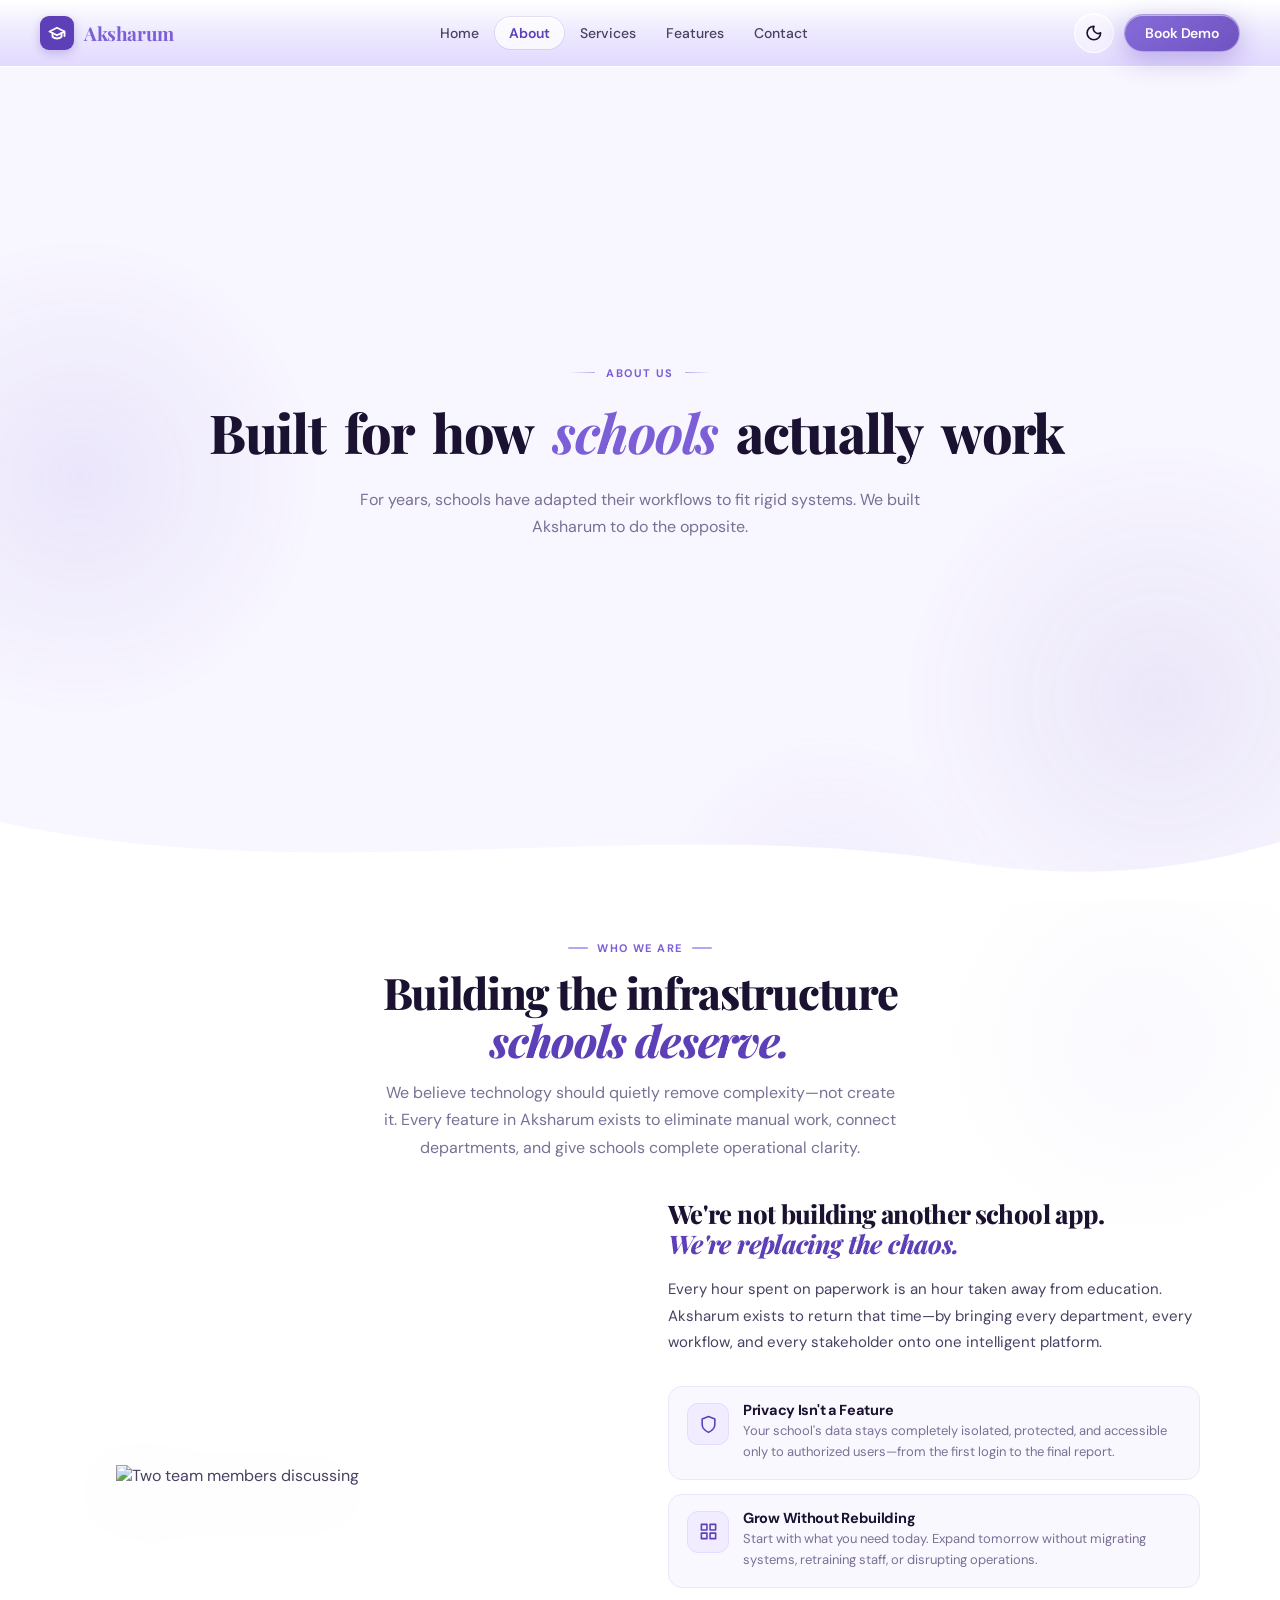
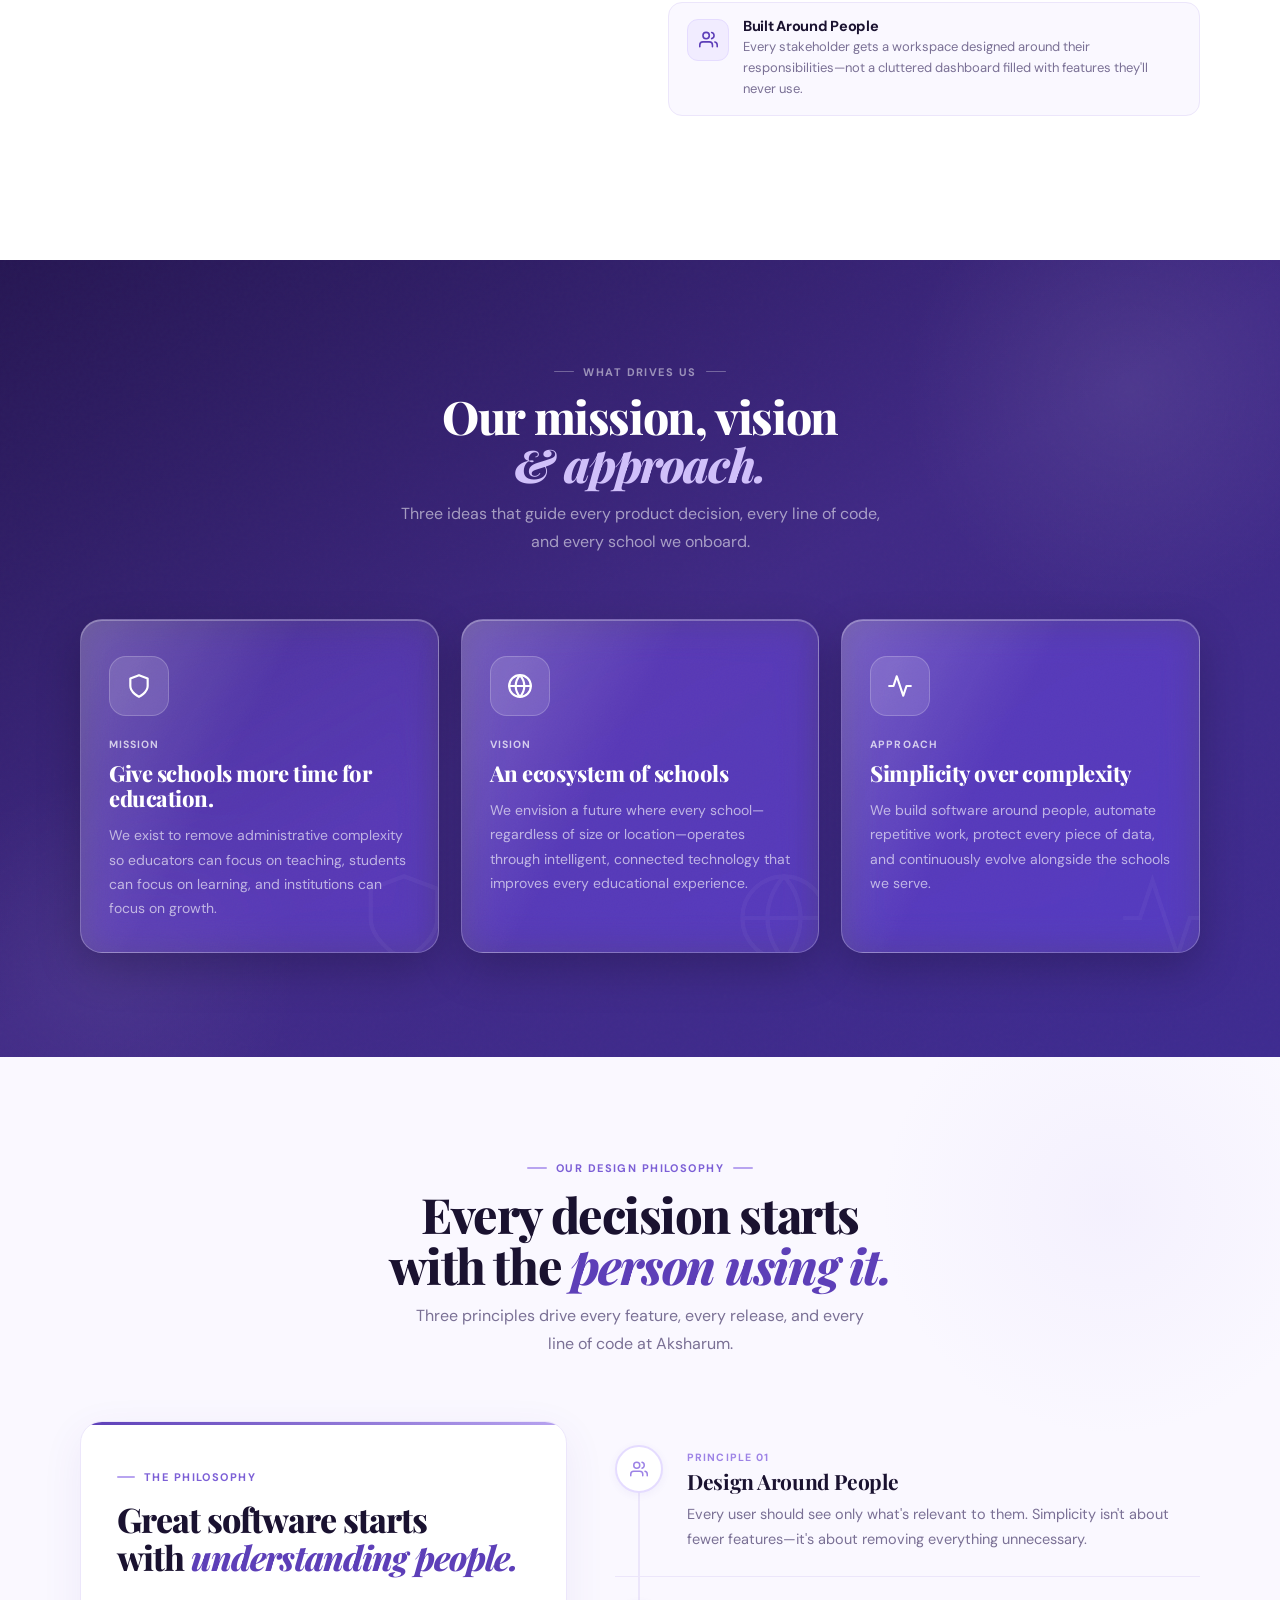
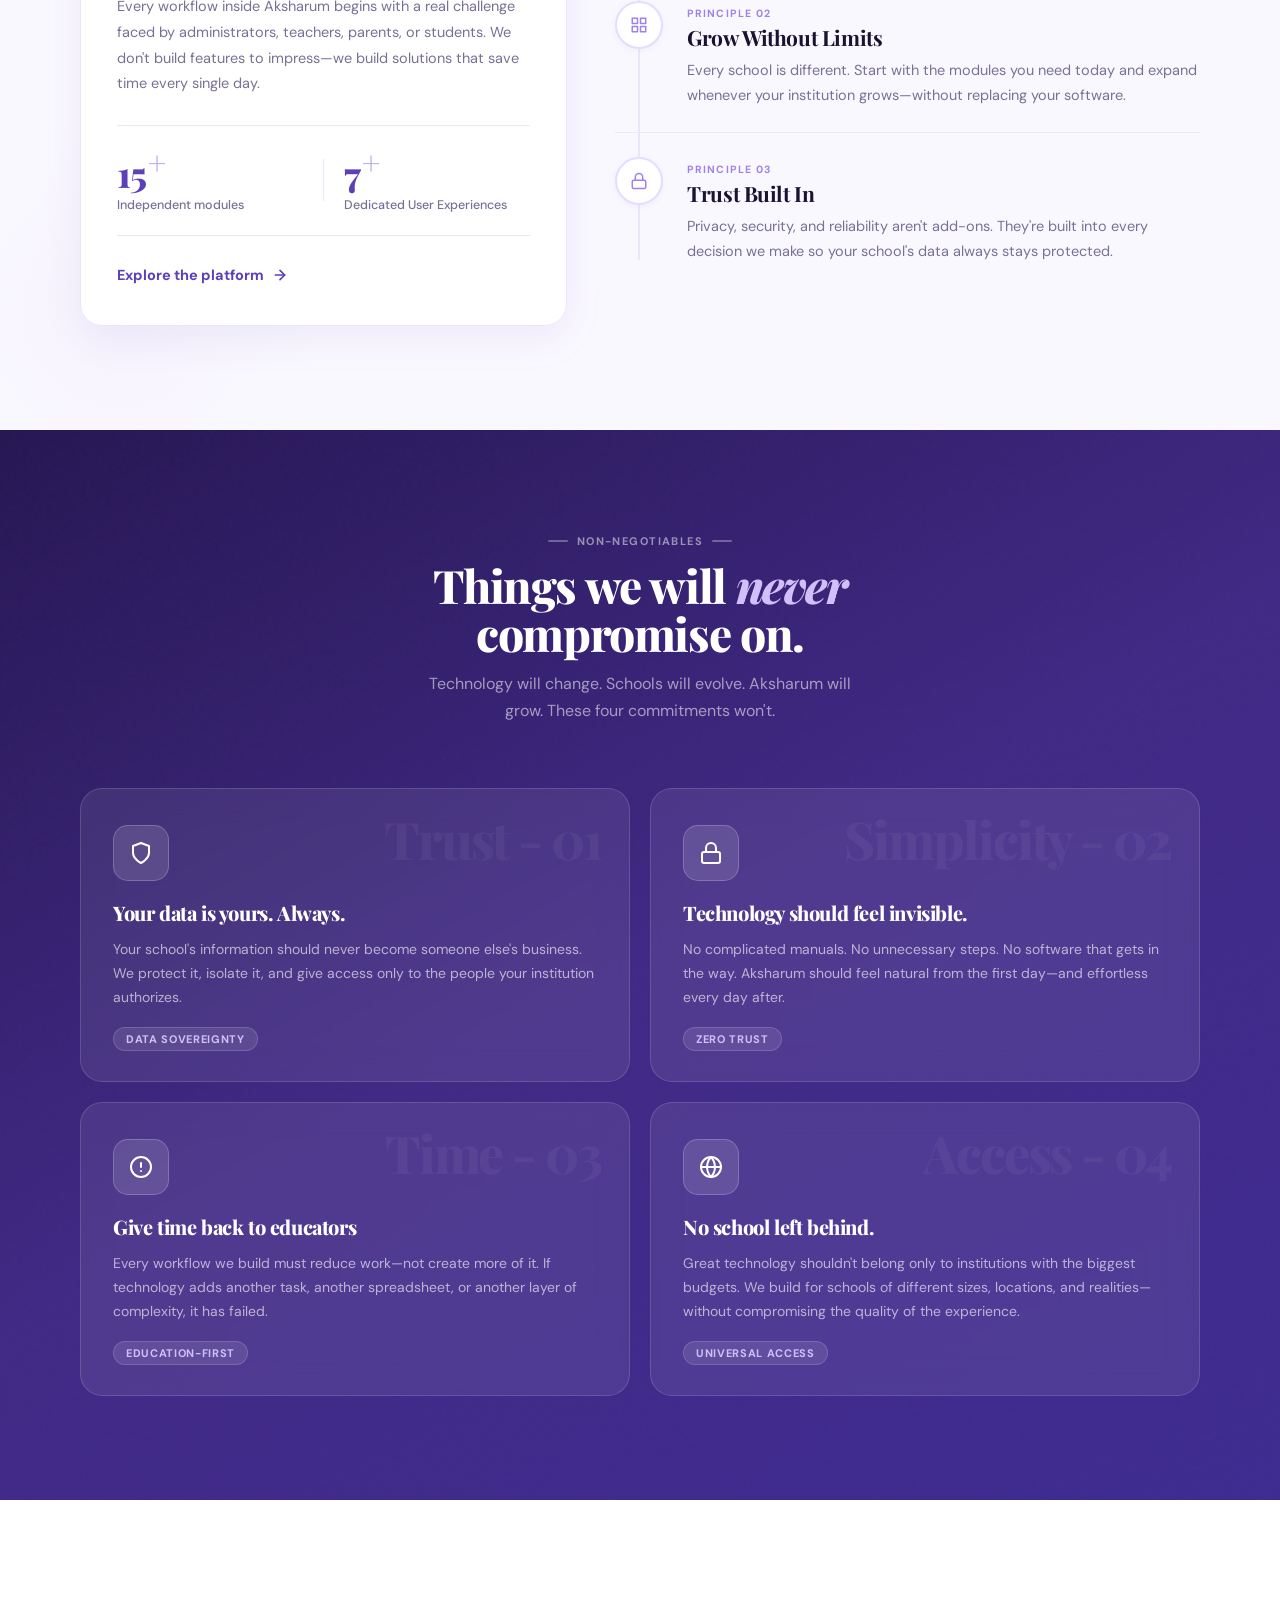
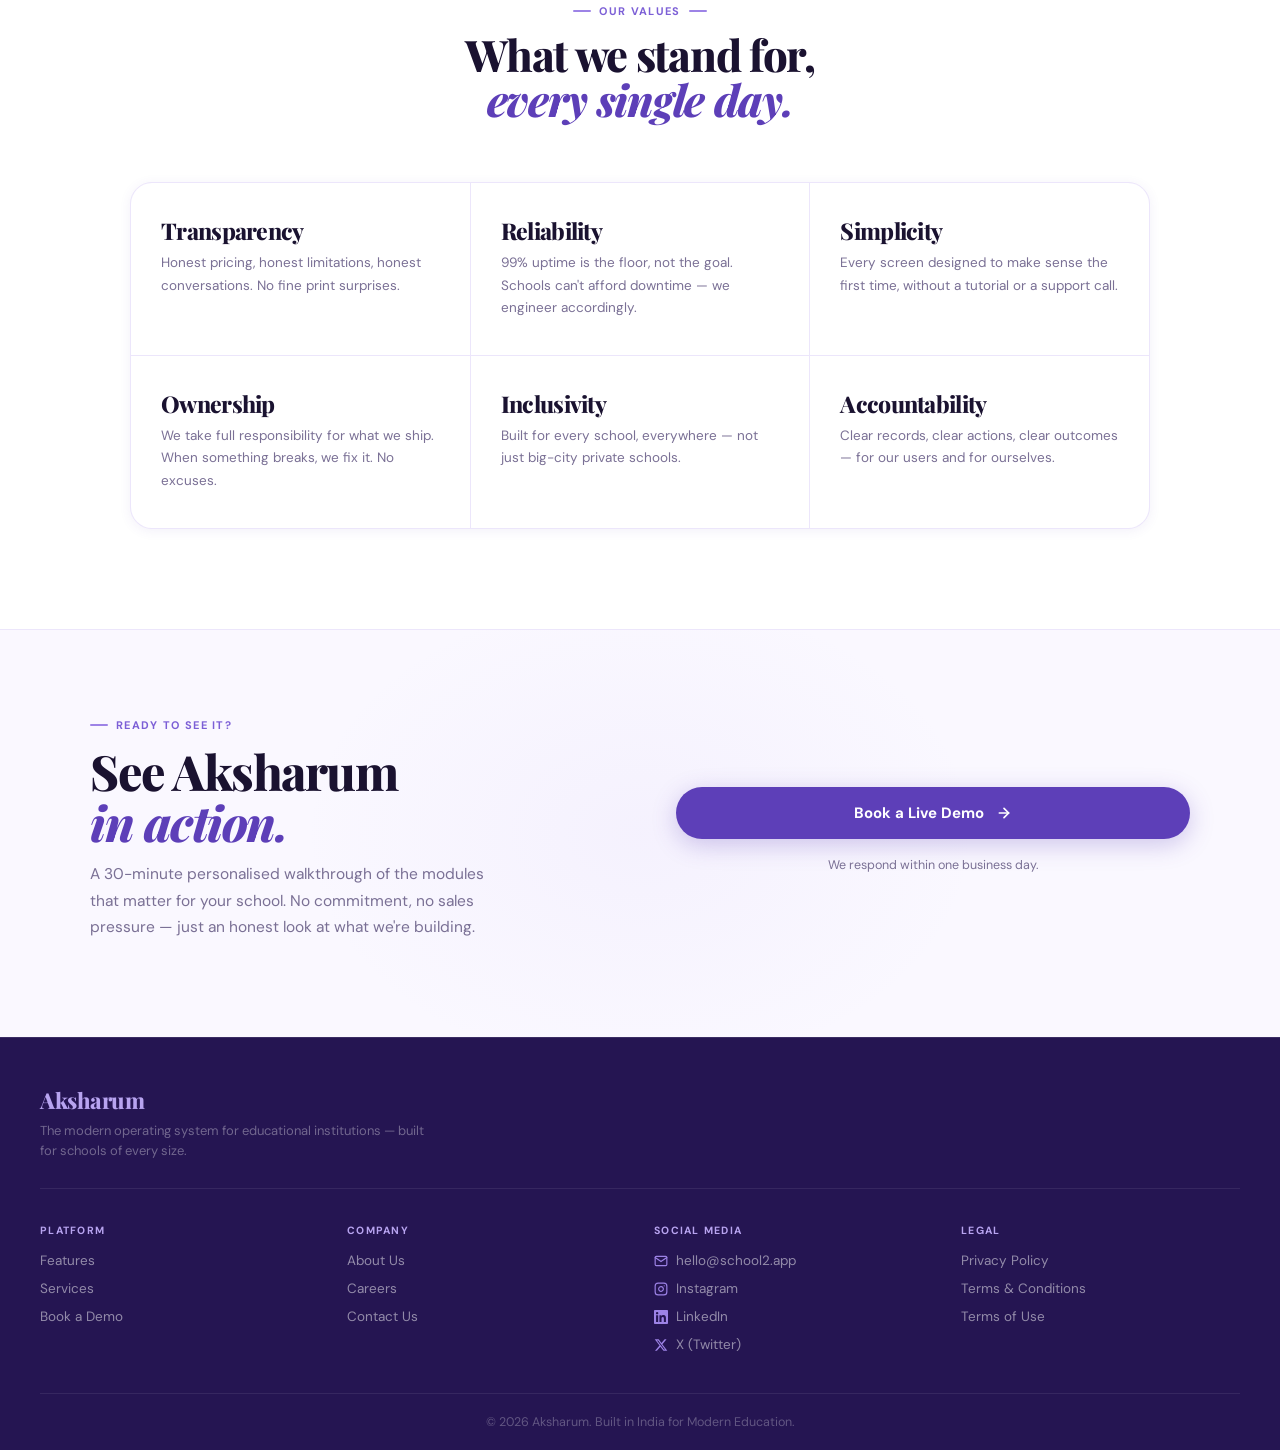
==== about.html @ 7f566ee7 "Merge pull request #1 from rajkrsingh9/feature/Aksharum_Update Feature/aksharum update" ====
<!DOCTYPE html>
<html lang="en">
<head>
<meta charset="UTF-8">
<meta name="viewport" content="width=device-width, initial-scale=1.0">
<title>About — Aksharum</title>
<link rel="preconnect" href="https://fonts.googleapis.com">
<link href="https://fonts.googleapis.com/css2?family=Playfair+Display:ital,wght@0,400;0,600;0,700;0,800;1,400;1,600;1,700&family=DM+Sans:ital,opsz,wght@0,9..40,300;0,9..40,400;0,9..40,500;0,9..40,600;0,9..40,700;1,9..40,400&display=swap" rel="stylesheet">
<link rel="stylesheet" href="css/about.css">
<link rel="stylesheet" href="css/liquid-glass.css">
<script src="js/page-transitions.js" defer></script>
<script src="https://cdnjs.cloudflare.com/ajax/libs/gsap/3.12.5/gsap.min.js"></script>
<script src="https://cdnjs.cloudflare.com/ajax/libs/gsap/3.12.5/ScrollTrigger.min.js"></script>
<script>
  (function () {
    const savedTheme = localStorage.getItem("aksharum-theme");
    const prefersDark = window.matchMedia("(prefers-color-scheme: dark)").matches;

    if (savedTheme === "dark" || (!savedTheme && prefersDark)) {
      document.documentElement.setAttribute("data-theme", "dark");
    } else {
      document.documentElement.setAttribute("data-theme", "light");
    }
  })();
</script>
</head>
<body>

<!-- ════════════════════════════════════════════
     NAV — replace your existing <nav id="nav">...</nav> with this entire block
     ════════════════════════════════════════════ -->
<nav id="nav" style="background: linear-gradient(
    180deg, 
    var(--nav-bg-start) 0%, 
    var(--nav-bg-middle) 50%, 
    var(--nav-bg-end) 100%
  );">
  <div class="nw">
    <a href="index.html" class="logo">
      <div class="lbox">
        <svg viewBox="0 0 24 24" fill="none" stroke="currentColor" stroke-width="2.5" stroke-linecap="round" stroke-linejoin="round">
          <path d="M22 10v6M2 10l10-5 10 5-10 5z"/>
          <path d="M6 12v5c3 3 9 3 12 0v-5"/>
        </svg>
      </div>
      <span class="logo-accent">Aksharum</span>
    </a>

    <!-- desktop links -->
    <ul class="nlinks">
      <li><a href="index.html">Home</a></li>
      <li><a href="about.html" class="active">About</a></li>
      <li><a href="services.html">Services</a></li>
      <li><a href="features.html">Features</a></li>
      <li><a href="contact.html">Contact</a></li>
    </ul>

    <!-- desktop CTA -->
    <div class="nright">
  <button class="theme-toggle" id="themeToggle" type="button" aria-label="Switch to dark mode">
    <svg class="theme-icon theme-sun" viewBox="0 0 24 24" fill="none" stroke="currentColor" stroke-width="2.2" stroke-linecap="round" stroke-linejoin="round">
      <circle cx="12" cy="12" r="4"></circle>
      <path d="M12 2v2"></path>
      <path d="M12 20v2"></path>
      <path d="M4.93 4.93l1.41 1.41"></path>
      <path d="M17.66 17.66l1.41 1.41"></path>
      <path d="M2 12h2"></path>
      <path d="M20 12h2"></path>
      <path d="M6.34 17.66l-1.41 1.41"></path>
      <path d="M19.07 4.93l-1.41 1.41"></path>
    </svg>

    <svg class="theme-icon theme-moon" viewBox="0 0 24 24" fill="none" stroke="currentColor" stroke-width="2.2" stroke-linecap="round" stroke-linejoin="round">
      <path d="M12 3a6.5 6.5 0 0 0 8.8 8.8A9 9 0 1 1 12 3Z"></path>
    </svg>
  </button>

  <a href="demo.html" class="n-demo">Book Demo</a>
</div>


    <!-- hamburger -->
    <button class="nav-toggle" id="navToggle" aria-label="Open menu" aria-expanded="false">
      <span></span>
      <span></span>
      <span></span>
    </button>
  </div>

</nav>

  <!-- overlay -->
  <div class="nav-overlay" id="navOverlay"></div>

  <!-- mobile drawer -->
  <aside class="mobile-drawer" id="mobileDrawer" aria-hidden="true">
    <div class="drawer-head">
      <a href="index.html" class="drawer-logo">
        <div class="lbox">
          <svg viewBox="0 0 24 24" fill="none" stroke="currentColor" stroke-width="2.5" stroke-linecap="round" stroke-linejoin="round">
            <path d="M22 10v6M2 10l10-5 10 5-10 5z"/>
            <path d="M6 12v5c3 3 9 3 12 0v-5"/>
          </svg>
        </div>
        <span>Aksharum</span>
      </a>

      <button class="drawer-close" id="drawerClose" aria-label="Close menu">
        <span></span>
        <span></span>
      </button>
    </div>

    <div class="drawer-links">
      <a href="index.html">Home</a>
      <a href="about.html" class="active">About</a>
      <a href="services.html">Services</a>
      <a href="features.html">Features</a>
      <a href="contact.html">Contact</a>
    </div>

       <div class="drawer-bottom">
  <button class="drawer-theme-toggle" id="drawerThemeToggle" type="button" aria-label="Switch to dark mode">
    <span class="drawer-theme-icon">
      <svg class="theme-icon theme-sun" viewBox="0 0 24 24" fill="none" stroke="currentColor" stroke-width="2.2" stroke-linecap="round" stroke-linejoin="round">
        <circle cx="12" cy="12" r="4"></circle>
        <path d="M12 2v2"></path>
        <path d="M12 20v2"></path>
        <path d="M4.93 4.93l1.41 1.41"></path>
        <path d="M17.66 17.66l1.41 1.41"></path>
        <path d="M2 12h2"></path>
        <path d="M20 12h2"></path>
        <path d="M6.34 17.66l-1.41 1.41"></path>
        <path d="M19.07 4.93l-1.41 1.41"></path>
      </svg>

      <svg class="theme-icon theme-moon" viewBox="0 0 24 24" fill="none" stroke="currentColor" stroke-width="2.2" stroke-linecap="round" stroke-linejoin="round">
        <path d="M12 3a6.5 6.5 0 0 0 8.8 8.8A9 9 0 1 1 12 3Z"></path>
      </svg>
    </span>

    <span class="drawer-theme-text">Dark Mode</span>
  </button>

  <a href="demo.html" class="drawer-demo">Book Demo</a>
</div>
  </aside>


<!-- HERO -->
<section class="about-hero" id="aboutHero">
  <img class="hero-kite" id="heroKite" src="kite-removebg-preview.png" alt=""/>
  <div class="bg-orb bg-orb-left"></div>
  <div class="bg-orb bg-orb-right"></div>
  <div class="bg-orb bg-orb-mid"></div>
  <img class="hero-book" id="heroBook" src="School_Book_Clipart_-_Free_Png__Svg__Vector_Images___Neoclipart-removebg-preview.png" alt=""/>
  <div class="hero-inner">
    <div class="hero-eyebrow" id="hey">About Us</div>
    <h1 id="htitle">
      <span class="word">Built</span>
      <span class="word">for</span>
      <span class="word">how</span>
      <span class="word accent">schools</span>
      <span class="word">actually</span>
      <span class="word">work</span>
    </h1>
    <p class="sub" id="hsub">
      For years, schools have adapted their workflows to fit rigid systems. We built Aksharum to do the opposite.
    </p>
  </div>
  <svg class="hero-wave" viewBox="0 0 1440 120" preserveAspectRatio="none" xmlns="http://www.w3.org/2000/svg">
    <path d="M0,40 C360,110 720,30 1080,80 C1260,105 1380,75 1440,60 L1440,120 L0,120 Z"/>
  </svg>
</section>

<!-- ══ WHO WE ARE ══ -->
<section class="wwa-sec" id="wwaSec">
  <div class="wwa-hd" id="wwaHd">
    <div class="wwa-ey">Who We Are</div>
    <h2>Building the infrastructure<br><em>schools deserve.</em></h2>
    <p>
      We believe technology should quietly remove complexity—not create it.  Every feature in Aksharum exists to eliminate manual work, connect departments, and give schools complete operational clarity.
    </p>
  </div>
  <div class="wwa-body">
    <div class="wwa-img-col" id="wwaImg">
      <img class="wwa-img" src="Gemini_Generated_Image_dnoboydnoboydnob-removebg-preview.png" alt="Two team members discussing">
    </div>
    <div class="wwa-right" id="wwaRight">
      <h3>We're not building another school app.<br><em>We're replacing the chaos.</em></h3>
      <p>Every hour spent on paperwork is an hour taken away from education. Aksharum exists to return that time—by bringing every department, every workflow, and every stakeholder onto one intelligent platform.</p>
      <div class="wwa-feats">
        <div class="wwa-feat">
          <div class="wwa-feat-ico"><svg viewBox="0 0 24 24" fill="none" stroke="currentColor" stroke-width="2" stroke-linecap="round" stroke-linejoin="round"><path d="M12 22s8-4 8-10V5l-8-3-8 3v7c0 6 8 10 8 10z"/></svg></div>
          <div>
            <h4>Privacy Isn't a Feature</h4>
            <p>Your school's data stays completely isolated, protected, and accessible only to authorized users—from the first login to the final report.</p>
          </div>
        </div>
        <div class="wwa-feat">
          <div class="wwa-feat-ico"><svg viewBox="0 0 24 24" fill="none" stroke="currentColor" stroke-width="2" stroke-linecap="round" stroke-linejoin="round"><rect x="3" y="3" width="7" height="7"/><rect x="14" y="3" width="7" height="7"/><rect x="14" y="14" width="7" height="7"/><rect x="3" y="14" width="7" height="7"/></svg></div>
          <div>
            <h4>Grow Without Rebuilding</h4>
            <p>Start with what you need today. Expand tomorrow without migrating systems, retraining staff, or disrupting operations.</p>
          </div>
        </div>
        <div class="wwa-feat">
          <div class="wwa-feat-ico"><svg viewBox="0 0 24 24" fill="none" stroke="currentColor" stroke-width="2" stroke-linecap="round" stroke-linejoin="round"><path d="M17 21v-2a4 4 0 00-4-4H5a4 4 0 00-4 4v2"/><circle cx="9" cy="7" r="4"/><path d="M23 21v-2a4 4 0 00-3-3.87"/><path d="M16 3.13a4 4 0 010 7.75"/></svg></div>
          <div>
            <h4>Built Around People</h4>
            <p>Every stakeholder gets a workspace designed around their responsibilities—not a cluttered dashboard filled with features they'll never use.</p>
          </div>
        </div>
      </div>
    </div>
  </div>
</section>










<!-- ############################################################################################# -->

<!-- ══ MISSION VISION APPROACH ══ -->
<section class="mva-sec" id="mvaSec">
  <div class="mva-glow1"></div><div class="mva-glow2"></div>
  <div class="mva-inner">
    <div class="mva-hd" id="mvaHd">
      <div class="mva-ey">What Drives Us</div>
      <h2>Our mission, vision<br><em>&amp; approach.</em></h2>
      <p>Three ideas that guide every product decision, every line of code, and every school we onboard.</p>
    </div>
    <div class="mva-grid">
      <div class="mva-card" id="mvaC0">
        <div class="mva-card-spot"></div>
        <div class="mva-watermark"><svg viewBox="0 0 24 24" fill="none" stroke="currentColor" stroke-width="1"><path d="M12 22s8-4 8-10V5l-8-3-8 3v7c0 6 8 10 8 10z"/></svg></div>
        <div class="mva-ico"><svg viewBox="0 0 24 24" fill="none" stroke="currentColor" stroke-width="2" stroke-linecap="round" stroke-linejoin="round"><path d="M12 22s8-4 8-10V5l-8-3-8 3v7c0 6 8 10 8 10z"/></svg></div>
        <div class="mva-tag">Mission</div>
        <h3>Give schools more time for education.</h3>
        <p>We exist to remove administrative complexity so educators can focus on teaching, students can focus on learning, and institutions can focus on growth.</p>
      </div>
      <div class="mva-card" id="mvaC1">
        <div class="mva-card-spot"></div>
        <div class="mva-watermark"><svg viewBox="0 0 24 24" fill="none" stroke="currentColor" stroke-width="1"><circle cx="12" cy="12" r="10"/><line x1="2" y1="12" x2="22" y2="12"/><path d="M12 2a15.3 15.3 0 014 10 15.3 15.3 0 01-4 10 15.3 15.3 0 01-4-10 15.3 15.3 0 014-10z"/></svg></div>
        <div class="mva-ico"><svg viewBox="0 0 24 24" fill="none" stroke="currentColor" stroke-width="2" stroke-linecap="round" stroke-linejoin="round"><circle cx="12" cy="12" r="10"/><line x1="2" y1="12" x2="22" y2="12"/><path d="M12 2a15.3 15.3 0 014 10 15.3 15.3 0 01-4 10 15.3 15.3 0 01-4-10 15.3 15.3 0 014-10z"/></svg></div>
        <div class="mva-tag">Vision</div>
        <h3>An ecosystem of schools</h3>
        <p>We envision a future where every school—regardless of size or location—operates through intelligent, connected technology that improves every educational experience.</p>
      </div>
      <div class="mva-card" id="mvaC2">
        <div class="mva-card-spot"></div>
        <div class="mva-watermark"><svg viewBox="0 0 24 24" fill="none" stroke="currentColor" stroke-width="1"><polyline points="22 12 18 12 15 21 9 3 6 12 2 12"/></svg></div>
        <div class="mva-ico"><svg viewBox="0 0 24 24" fill="none" stroke="currentColor" stroke-width="2" stroke-linecap="round" stroke-linejoin="round"><polyline points="22 12 18 12 15 21 9 3 6 12 2 12"/></svg></div>
        <div class="mva-tag">Approach</div>
        <h3>Simplicity over complexity</h3>
        <p>We build software around people, automate repetitive work, protect every piece of data, and continuously evolve alongside the schools we serve.</p>
      </div>
    </div>
  </div>
</section>



<!-- ########################################################################################################### -->

<!-- ══ HOW WE BUILT IT ══ -->
<section class="hwb-sec" id="hwbSec">
  <div class="hwb-inner">
    <div class="hwb-hd" id="hwbHd">
      <div class="hwb-ey">OUR DESIGN PHILOSOPHY</div>
      <h2>Every decision starts<br>with the <em>person using it.</em></h2>
      <p>Three principles drive every feature, every release, and every line of code at Aksharum.</p>
    </div>

    <div class="hwb-body">
      <!-- LEFT — anchor card -->
      <div class="hwb-left" id="hwbLeft">
        <div class="hwb-left-card">
          <div class="hwb-left-ey">The Philosophy</div>
          <h3>Great software starts<br> with  <em>understanding people.</em></h3>
          <p>Every workflow inside Aksharum begins with a real challenge faced by administrators, teachers, parents, or students. We don't build features to impress—we build solutions that save time every single day.</p>
          <div class="hwb-stat-block">
            <div class="hwb-stat">
              <div class="hwb-stat-num">15<span style="font-size: xx-large; font-weight: 1000;">+</span></div>
              <div class="hwb-stat-lbl">Independent modules</div>
            </div>
            <div class="hwb-stat-divider"></div>
            <div class="hwb-stat">
              <div class="hwb-stat-num">7<span style="font-size: xx-large; font-weight: 1000;">+</span></div>
              <div class="hwb-stat-lbl">Dedicated User Experiences
</div>
            </div>
          </div>
          <a href="index.html#featuresSec" class="hwb-link">
            Explore the platform
            <svg viewBox="0 0 24 24" fill="none" stroke="currentColor" stroke-width="2.5" stroke-linecap="round" stroke-linejoin="round"><line x1="5" y1="12" x2="19" y2="12"/><polyline points="12 5 19 12 12 19"/></svg>
          </a>
        </div>
      </div>

      <!-- RIGHT — timeline (icons centered on the line) -->
      <div class="hwb-tline" id="hwbTline">
        <div class="hwb-tline-fill" id="hwbFill"></div>

        <div class="hwb-item" id="hwbi0">
          <div class="hwb-dot">
            <svg viewBox="0 0 24 24" fill="none" stroke="currentColor" stroke-width="2" stroke-linecap="round" stroke-linejoin="round"><path d="M17 21v-2a4 4 0 00-4-4H5a4 4 0 00-4 4v2"/><circle cx="9" cy="7" r="4"/><path d="M23 21v-2a4 4 0 00-3-3.87"/><path d="M16 3.13a4 4 0 010 7.75"/></svg>
          </div>
          <div class="hwb-content">
            <div class="hwb-label">Principle 01</div>
            <h4>Design Around People</h4>
            <p>Every user should see only what's relevant to them. Simplicity isn't about fewer features—it's about removing everything unnecessary.</p>
          </div>
        </div>

        <div class="hwb-item" id="hwbi1">
          <div class="hwb-dot">
            <svg viewBox="0 0 24 24" fill="none" stroke="currentColor" stroke-width="2" stroke-linecap="round" stroke-linejoin="round"><rect x="3" y="3" width="7" height="7"/><rect x="14" y="3" width="7" height="7"/><rect x="14" y="14" width="7" height="7"/><rect x="3" y="14" width="7" height="7"/></svg>
          </div>
          <div class="hwb-content">
            <div class="hwb-label">Principle 02</div>
            <h4>Grow Without Limits</h4>
            <p>Every school is different. Start with the modules you need today and expand whenever your institution grows—without replacing your software.</p>
          </div>
        </div>

        <div class="hwb-item" id="hwbi2">
          <div class="hwb-dot">
            <svg viewBox="0 0 24 24" fill="none" stroke="currentColor" stroke-width="2" stroke-linecap="round" stroke-linejoin="round"><rect x="3" y="11" width="18" height="11" rx="2" ry="2"/><path d="M7 11V7a5 5 0 0110 0v4"/></svg>
          </div>
          <div class="hwb-content">
            <div class="hwb-label">Principle 03</div>
            <h4>Trust Built In</h4>
            <p>Privacy, security, and reliability aren't add-ons. They're built into every decision we make so your school's data always stays protected.</p>
          </div>
        </div>

      </div>
    </div>
  </div>
</section>


<!-- ########################################################################################### -->

<!-- ══ THINGS WE WON'T COMPROMISE ON ══ -->
<section class="twco-sec" id="twcoSec">
  <div class="twco-inner">
    <div class="twco-hd" id="twcoHd">
      <div class="twco-ey">Non-Negotiables</div>
      <h2>Things we will <em>never</em><br>compromise on.</h2>
      <p>Technology will change. Schools will evolve. Aksharum will grow. These four commitments won't.</p>
    </div>
    <div class="twco-grid">

      <div class="twco-card" id="tc0">
        <div class="twco-card-inner">
          <div class="twco-ico">
            <svg viewBox="0 0 24 24" fill="none" stroke="currentColor" stroke-width="2" stroke-linecap="round" stroke-linejoin="round"><path d="M12 22s8-4 8-10V5l-8-3-8 3v7c0 6 8 10 8 10z"/></svg>
          </div>
          <div class="twco-num">Trust - 01 </div>
          <h3>Your data is yours. Always.</h3>
          <p>Your school's information should never become someone else's business. We protect it, isolate it, and give access only to the people your institution authorizes.</p>
          <div class="twco-tag">Data Sovereignty</div>
        </div>
      </div>

      <div class="twco-card" id="tc1">
        <div class="twco-card-inner">
          <div class="twco-ico">
            <svg viewBox="0 0 24 24" fill="none" stroke="currentColor" stroke-width="2" stroke-linecap="round" stroke-linejoin="round"><rect x="3" y="11" width="18" height="11" rx="2" ry="2"/><path d="M7 11V7a5 5 0 0110 0v4"/></svg>
          </div>
          <div class="twco-num">Simplicity - 02 </div>
          <h3>Technology should feel invisible.</h3>
          <p>No complicated manuals. No unnecessary steps. No software that gets in the way. Aksharum should feel natural from the first day—and effortless every day after.</p>
          <div class="twco-tag">Zero Trust</div>
        </div>
      </div>

      <div class="twco-card" id="tc2">
        <div class="twco-card-inner">
          <div class="twco-ico">
            <svg viewBox="0 0 24 24" fill="none" stroke="currentColor" stroke-width="2" stroke-linecap="round" stroke-linejoin="round"><circle cx="12" cy="12" r="10"/><line x1="12" y1="8" x2="12" y2="12"/><line x1="12" y1="16" x2="12.01" y2="16"/></svg>
          </div>
          <div class="twco-num">Time - 03</div>
          <h3>Give time back to educators</h3>
          <p>Every workflow we build must reduce work—not create more of it. If technology adds another task, another spreadsheet, or another layer of complexity, it has failed.</p>
          <div class="twco-tag">Education-First</div>
        </div>
      </div>

      <div class="twco-card" id="tc3">
        <div class="twco-card-inner">
          <div class="twco-ico">
            <svg viewBox="0 0 24 24" fill="none" stroke="currentColor" stroke-width="2" stroke-linecap="round" stroke-linejoin="round"><circle cx="12" cy="12" r="10"/><line x1="2" y1="12" x2="22" y2="12"/><path d="M12 2a15.3 15.3 0 014 10 15.3 15.3 0 01-4 10 15.3 15.3 0 01-4-10 15.3 15.3 0 014-10z"/></svg>
          </div>
          <div class="twco-num">Access - 04</div>
          <h3>No school left behind.</h3>
          <p>Great technology shouldn't belong only to institutions with the biggest budgets. We build for schools of different sizes, locations, and realities—without compromising the quality of the experience.</p>
          <div class="twco-tag">Universal Access</div>
        </div>
      </div>

    </div>
  </div>
</section>

<!-- ══ VALUES ══ -->
<section class="abv-sec" id="abvSec">
  <div class="abv-inner">
    <div class="abv-hd" id="abvHd">
      <div class="abv-ey">Our Values</div>
      <h2>What we stand for,<br><em>every single day.</em></h2>
    </div>
    <div class="abv-grid">
      <div class="abv-item"><div class="abv-word">Transparency</div><p>Honest pricing, honest limitations, honest conversations. No fine print surprises.</p></div>
      <div class="abv-item"><div class="abv-word">Reliability</div><p>99% uptime is the floor, not the goal. Schools can't afford downtime — we engineer accordingly.</p></div>
      <div class="abv-item"><div class="abv-word">Simplicity</div><p>Every screen designed to make sense the first time, without a tutorial or a support call.</p></div>
      <div class="abv-item"><div class="abv-word">Ownership</div><p>We take full responsibility for what we ship. When something breaks, we fix it. No excuses.</p></div>
      <div class="abv-item"><div class="abv-word">Inclusivity</div><p>Built for every school, everywhere — not just big-city private schools.</p></div>
      <div class="abv-item"><div class="abv-word">Accountability</div><p>Clear records, clear actions, clear outcomes — for our users and for ourselves.</p></div>
    </div>
  </div>
</section>

<!-- ══ FINAL CTA ══ -->
<section class="ab-final-cta" id="abFinalCta">
  <div class="ab-final-inner">
    <div class="ab-final-left">
      <div class="ab-final-ey">Ready to see it?</div>
      <h2>See Aksharum<br><em>in action.</em></h2>
      <p>A 30-minute personalised walkthrough of the modules that matter for your school. No commitment, no sales pressure — just an honest look at what we're building.</p>
    </div>
    <div class="ab-final-right">
      <a href="demo.html" class="ab-final-btn-pri">
        Book a Live Demo
        <svg viewBox="0 0 24 24" fill="none" stroke="currentColor" stroke-width="2.5" stroke-linecap="round" stroke-linejoin="round"><line x1="5" y1="12" x2="19" y2="12"/><polyline points="12 5 19 12 12 19"/></svg>
      </a>
      <p class="ab-final-note">We respond within one business day.</p>
    </div>
  </div>
</section>

<!-- FOOTER -->
<footer>
  <div class="fw">
    <div class="f-top"><div class="f-brand-name"><span>Aksharum</span></div><div class="f-tagline">The modern operating system for educational institutions — built for schools of every size.</div></div>
    <div class="fgrid">
      <div class="fcol"><h4>Platform</h4><ul><li><a href="features.html">Features</a></li><li><a href="services.html">Services</a></li><li><a href="demo.html">Book a Demo</a></li></ul></div>
      <div class="fcol"><h4>Company</h4><ul><li><a href="about.html">About Us</a></li><li><a href="career.html">Careers</a></li><li><a href="contact.html">Contact Us</a></li></ul></div>
      <div class="fcol"><h4>Social Media</h4><ul>
        <li><a href="mailto:hello@school2.app"><svg viewBox="0 0 24 24" fill="none" stroke="currentColor" stroke-width="2" stroke-linecap="round" stroke-linejoin="round"><path d="M4 4h16c1.1 0 2 .9 2 2v12c0 1.1-.9 2-2 2H4c-1.1 0-2-.9-2-2V6c0-1.1.9-2 2-2z"/><polyline points="22,6 12,13 2,6"/></svg>hello@school2.app</a></li>
        <li><a href="#"><svg viewBox="0 0 24 24" fill="none" stroke="currentColor" stroke-width="2" stroke-linecap="round" stroke-linejoin="round"><rect x="2" y="2" width="20" height="20" rx="5"/><path d="M16 11.37A4 4 0 1112.63 8 4 4 0 0116 11.37z"/><line x1="17.5" y1="6.5" x2="17.51" y2="6.5"/></svg>Instagram</a></li>
        <li><a href="#"><svg viewBox="0 0 24 24" fill="currentColor"><path d="M20.447 20.452h-3.554v-5.569c0-1.328-.027-3.037-1.852-3.037-1.853 0-2.136 1.445-2.136 2.939v5.667H9.351V9h3.414v1.561h.046c.477-.9 1.637-1.85 3.37-1.85 3.601 0 4.267 2.37 4.267 5.455v6.286zM5.337 7.433a2.062 2.062 0 01-2.063-2.065 2.064 2.064 0 112.063 2.065zm1.782 13.019H3.555V9h3.564v11.452zM22.225 0H1.771C.792 0 0 .774 0 1.729v20.542C0 23.227.792 24 1.771 24h20.451C23.2 24 24 23.227 24 22.271V1.729C24 .774 23.2 0 22.222 0h.003z"/></svg>LinkedIn</a></li>
        <li><a href="#"><svg viewBox="0 0 24 24" fill="currentColor"><path d="M18.244 2.25h3.308l-7.227 8.26 8.502 11.24H16.17l-5.214-6.817L4.99 21.75H1.68l7.73-8.835L1.254 2.25H8.08l4.713 6.231zm-1.161 17.52h1.833L7.084 4.126H5.117z"/></svg>X (Twitter)</a></li>
      </ul></div>
      <div class="fcol"><h4>Legal</h4><ul><li><a href="privacy.html">Privacy Policy</a></li><li><a href="terms&conditions.html">Terms &amp; Conditions</a></li><li><a href="terms.html">Terms of Use</a></li></ul></div>
    </div>
    <div class="fbot">© 2026 Aksharum. Built in India for Modern Education.</div>
  </div>
</footer>

<script src="js/about.js"></script>

</body>
</html>
---- css/about.css ----
:root{
  --p50:#faf8ff;--p100:#f1ecff;--p200:#e5dcff;--p300:#d0c0fa;
  --p400:#b8a4f0;--p500:#9d83e6;--p600:#7c5fd6;--p700:#5d3fb8;
  --p800:#3f2885;--p900:#251552;
  --ink:#1a1230;--ink2:#4a4063;--ink3:#7a7095;
  --bg:#fff;--line:#ece6fb;
  --r:12px;--rlg:20px;--rpill:999px;
  --sh:0 2px 12px rgba(93,63,184,.08);
  --sh-md:0 8px 32px rgba(93,63,184,.12);
  --sh-lg:0 24px 64px rgba(93,63,184,.15);

    --nav-bg-start: #FFFFFF;
  --nav-bg-middle: #EDE9FE;
  --nav-bg-end: #e2d9ff;
}
*,*::before,*::after{box-sizing:border-box;margin:0;padding:0}
html{scroll-behavior:smooth}
body{font-family:'DM Sans',sans-serif;background:#fff;color:var(--ink2);-webkit-font-smoothing:antialiased;overflow-x:hidden}
h1,h2,h3,h4{font-family:'Playfair Display',serif;color:var(--ink);letter-spacing:-.02em;line-height:1.05}
a{color:inherit;text-decoration:none}
button{font-family:inherit;cursor:pointer;border:none;background:none}

/* ══ NAV ══ */
nav{position:sticky;top:0;z-index:200;background:rgba(255,255,255,.92);backdrop-filter:blur(20px);-webkit-backdrop-filter:blur(20px);border-bottom:1px solid transparent;transition:border-color .3s,box-shadow .3s}
nav.scrolled{border-color:var(--line);box-shadow:0 2px 20px rgba(93,63,184,.07)}
.nw{max-width:1200px;margin:0 auto;padding:0 48px;display:flex;align-items:center;justify-content:space-between;height:66px;gap:16px}
.logo{display:flex;align-items:center;gap:10px;font-family:'Playfair Display',serif;font-weight:700;font-size:19px;letter-spacing:-.02em;color:var(--ink)}
.lbox{width:34px;height:34px;border-radius:9px;background:var(--p700);display:grid;place-items:center;box-shadow:0 3px 10px rgba(93,63,184,.28)}
.lbox svg{width:18px;height:18px;color:#fff}
.logo-accent{color:var(--p600)}
.nlinks{display:flex;gap:2px;list-style:none}
.nlinks a{display:block;padding:7px 14px;font-size:14px;font-weight:500;color:var(--ink2);border-radius:var(--rpill);transition:color .2s,background .2s}
.nlinks a:hover{color:var(--ink);background:var(--p50)}
.nlinks a.active{color:var(--p700);background:var(--p100);font-weight:600}
.nright{display:flex;align-items:center;gap:10px}
.n-demo{padding:9px 20px;font-size:14px;font-weight:600;background:var(--p700);color:#fff;border-radius:var(--rpill);display:inline-flex;align-items:center;gap:6px;transition:all .25s;cursor:pointer;letter-spacing:-.01em}
.n-demo svg{width:13px;height:13px;transition:transform .25s}
.n-demo:hover{background:var(--p800);transform:translateY(-1px);box-shadow:0 5px 16px rgba(93,63,184,.3)}
.n-demo:hover svg{transform:translateX(3px)}

/* ══ ABOUT HERO ══ */
.about-hero{position:relative;background:#f8f6ff;padding:50px 0 120px;overflow:hidden;min-height:calc(100vh - 66px);display:flex;align-items:center}
.bg-orb{position:absolute;border-radius:50%;pointer-events:none;filter:blur(2px)}
.bg-orb-left{left:-180px;top:18%;width:520px;height:520px;background:radial-gradient(circle,rgba(124,95,214,.1) 0%,transparent 65%);animation:orbDriftA 22s ease-in-out infinite}
.bg-orb-right{right:-160px;top:42%;width:560px;height:560px;background:radial-gradient(circle,rgba(93,63,184,.08) 0%,transparent 65%);animation:orbDriftB 26s ease-in-out infinite}
.bg-orb-mid{left:50%;top:78%;width:380px;height:380px;background:radial-gradient(circle,rgba(184,164,240,.1) 0%,transparent 65%);animation:orbDriftA 30s ease-in-out infinite reverse}
@keyframes orbDriftA{0%,100%{transform:translate(0,0) scale(1)}50%{transform:translate(28px,-22px) scale(1.06)}}
@keyframes orbDriftB{0%,100%{transform:translate(0,0) scale(1)}50%{transform:translate(-30px,28px) scale(1.08)}}

.hero-eyebrow{display:inline-flex;align-items:center;gap:11px;font-family:'DM Sans',sans-serif;font-size:11px;font-weight:700;text-transform:uppercase;letter-spacing:.13em;color:var(--p600);margin-bottom:24px}
.hero-eyebrow::before,.hero-eyebrow::after{content:'';width:26px;height:1.5px;border-radius:2px}
.hero-eyebrow::before{background:linear-gradient(90deg,transparent,var(--p400))}
.hero-eyebrow::after{background:linear-gradient(90deg,var(--p400),transparent)}

.hero-inner{position:relative;z-index:3;max-width:1100px;margin:0 auto;padding:0 48px;text-align:center;width:100%}
.about-hero h1{font-family:'Playfair Display',serif;font-size:clamp(28px,4.5vw,68px);font-weight:800;color:var(--ink);line-height:1.04;letter-spacing:-.024em;margin-bottom:26px;white-space:nowrap}
.about-hero h1 .word{display:inline-block;margin:0 .14em 0 0;will-change:transform,opacity}
.about-hero h1 .accent{font-style:italic;font-weight:700;color:var(--p600)}
.about-hero .sub{font-size:16px;font-weight:400;color:var(--ink3);max-width:560px;margin:0 auto;line-height:1.72}

.hero-wave{position:absolute;bottom:-1px;left:0;width:100%;height:120px;z-index:5;pointer-events:none;display:block}
.hero-wave path{fill:#fff}

.hero-kite{position:absolute;top:-20px;left:-30px;width:260px;height:auto;z-index:4;pointer-events:none;opacity:.65;animation:kiteFloat 7s ease-in-out infinite;transform-origin:60% 30%}
@keyframes kiteFloat{0%,100%{transform:rotate(-6deg) translate(0,0)}30%{transform:rotate(-2deg) translate(12px,-16px)}60%{transform:rotate(-8deg) translate(-8px,8px)}80%{transform:rotate(-4deg) translate(10px,-8px)}}
.hero-book{position:absolute;bottom:-40px;right:-20px;width:300px;height:auto;z-index:4;pointer-events:none;opacity:.6;animation:bookFloat 6s ease-in-out infinite;animation-delay:.8s}
@keyframes bookFloat{0%,100%{transform:rotate(6deg) translate(0,0)}40%{transform:rotate(3deg) translate(-10px,-12px)}70%{transform:rotate(8deg) translate(6px,6px)}}

/* ══ WHO WE ARE ══ */
.wwa-sec{background:#fff;padding:32px 0 108px;position:relative;overflow:hidden}
.wwa-sec::before{content:'';position:absolute;top:-80px;right:-80px;width:440px;height:440px;background:radial-gradient(circle,rgba(184,164,240,.07),transparent 65%);pointer-events:none}

.wwa-hd{text-align:center;max-width:680px;margin:0 auto 38px;padding:0 52px}
.wwa-ey{display:inline-flex;align-items:center;gap:9px;font-size:11px;font-weight:700;text-transform:uppercase;letter-spacing:.13em;color:var(--p600);margin-bottom:14px}
.wwa-ey::before,.wwa-ey::after{content:'';width:20px;height:2px;background:var(--p400);border-radius:2px}
/* — heading wraps on two lines as user requested — no nowrap — */
.wwa-hd h2{font-family:'Playfair Display',serif;font-size:clamp(28px,3.4vw,46px);font-weight:800;color:var(--ink);line-height:1.1;letter-spacing:-.03em;margin-bottom:14px}
.wwa-hd h2 em{font-style:italic;color:var(--p700)}
.wwa-hd p{font-size:16px;color:var(--ink3);line-height:1.72;max-width:520px;margin:0 auto}

.wwa-body{max-width:1200px;margin:0 auto;padding:0 52px;display:grid;grid-template-columns:1fr 1fr;gap:72px;align-items:center}


.wwa-img-col{
  position:relative;
  display:flex;
  align-items:center;       /* center image within the stretched column */
  justify-content:center;
}
.wwa-img{
  position:relative;
  width:100%;
  max-width:460px;
  max-height:560px;
  height:auto;
  display:block;
  object-fit:contain;
  mix-blend-mode:multiply;
  filter:drop-shadow(0 18px 38px rgba(93,63,184,.10));
}
.wwa-right h3{font-family:'Playfair Display',serif;font-size:clamp(20px,2vw,28px);font-weight:800;color:var(--ink);line-height:1.15;letter-spacing:-.025em;margin-bottom:18px}
.wwa-right h3 em{font-style:italic;color:var(--p700)}
.wwa-right>p{font-size:15px;color:var(--ink2);line-height:1.78;margin-bottom:30px}

.wwa-feats{display:flex;flex-direction:column;gap:14px;margin-bottom:36px}
.wwa-feat{display:flex;gap:14px;align-items:flex-start;padding:16px 18px;background:var(--p50);border:1px solid var(--line);border-radius:14px;cursor:default;position:relative;overflow:hidden;transition:all .35s cubic-bezier(.175,.885,.32,1.275)}
.wwa-feat::before{content:'';position:absolute;left:0;top:0;bottom:0;width:3px;background:linear-gradient(180deg,var(--p600),var(--p300));border-radius:3px 0 0 3px;transform:scaleY(0);transform-origin:top;transition:transform .35s cubic-bezier(.175,.885,.32,1.275)}
.wwa-feat:hover{background:var(--p100);border-color:var(--p300);transform:translateX(6px);box-shadow:0 8px 28px rgba(93,63,184,.1)}
.wwa-feat:hover::before{transform:scaleY(1)}
.wwa-feat-ico{width:42px;height:42px;border-radius:11px;flex-shrink:0;background:var(--p100);border:1px solid var(--p200);display:grid;place-items:center;transition:all .35s cubic-bezier(.175,.885,.32,1.275)}
.wwa-feat-ico svg{width:19px;height:19px;color:var(--p700);transition:color .3s,transform .35s}
.wwa-feat:hover .wwa-feat-ico{background:var(--p700);border-color:var(--p700);transform:rotate(-6deg) scale(1.08)}
.wwa-feat:hover .wwa-feat-ico svg{color:#fff}
.wwa-feat h4{font-family:'DM Sans',sans-serif;font-size:14.5px;font-weight:700;color:var(--ink);margin-bottom:3px;transition:color .3s}
.wwa-feat:hover h4{color:var(--p800)}
.wwa-feat p{font-size:13px;color:var(--ink3);line-height:1.6;transition:color .3s}
.wwa-feat:hover p{color:var(--ink2)}

.wwa-btn{display:inline-flex;align-items:center;gap:10px;padding:13px 26px;background:var(--p700);color:#fff;border-radius:var(--rpill);font-size:14.5px;font-weight:700;font-family:'DM Sans',sans-serif;text-decoration:none;transition:all .3s cubic-bezier(.175,.885,.32,1.275);box-shadow:0 6px 24px rgba(93,63,184,.28)}
.wwa-btn svg{width:14px;height:14px;transition:transform .3s}
.wwa-btn:hover{background:var(--p800);transform:translateY(-2px);box-shadow:0 12px 32px rgba(93,63,184,.35)}
.wwa-btn:hover svg{transform:translateX(4px)}
.wwa-link{font-size:14.5px;font-weight:600;color:var(--p700);display:inline-flex;align-items:center;gap:6px;text-decoration:none;transition:gap .3s,color .3s}
.wwa-link svg{width:15px;height:15px;transition:transform .3s}
.wwa-link:hover{color:var(--p800);gap:10px}
.wwa-link:hover svg{transform:translateX(3px)}

@media(max-width:960px){.wwa-body{grid-template-columns:1fr;gap:44px}.wwa-img-col{order:-1}.wwa-img{max-width:340px}}
@media(max-width:720px){.wwa-hd,.wwa-body{padding-left:20px;padding-right:20px}}

/* ══ MISSION VISION APPROACH ══ */
.mva-sec{background:linear-gradient(150deg,var(--p900) 0%,var(--p800) 50%,#3d2a90 100%);padding:96px 0 104px;position:relative;overflow:hidden}
.mva-sec::before{content:'';position:absolute;inset:0;pointer-events:none;background-image:url("data:image/svg+xml,%3Csvg viewBox='0 0 256 256' xmlns='http://www.w3.org/2000/svg'%3E%3Cfilter id='n'%3E%3CfeTurbulence type='fractalNoise' baseFrequency='.85' numOctaves='4' stitchTiles='stitch'/%3E%3C/filter%3E%3Crect width='100%25' height='100%25' filter='url(%23n)' opacity='.025'/%3E%3C/svg%3E")}
.mva-glow1{position:absolute;top:-15%;right:-8%;width:500px;height:500px;border-radius:50%;background:radial-gradient(circle,rgba(255,255,255,.07),transparent 65%);pointer-events:none;z-index:0}
.mva-glow2{position:absolute;bottom:-15%;left:-8%;width:420px;height:420px;border-radius:50%;background:radial-gradient(circle,rgba(255,255,255,.05),transparent 65%);pointer-events:none;z-index:0}
.mva-inner{max-width:1200px;margin:0 auto;padding:0 52px;position:relative;z-index:1}
.mva-hd{text-align:center;margin-bottom:64px}
.mva-ey{display:inline-flex;align-items:center;gap:9px;font-size:11px;font-weight:700;text-transform:uppercase;letter-spacing:.13em;color:rgba(255,255,255,.5);margin-bottom:14px}
.mva-ey::before,.mva-ey::after{content:'';width:20px;height:1.5px;background:rgba(255,255,255,.3);border-radius:2px}
.mva-hd h2{font-family:'Playfair Display',serif;font-size:clamp(28px,3.6vw,48px);font-weight:800;color:#fff;line-height:1.04;letter-spacing:-.03em;margin-bottom:12px}
.mva-hd h2 em{font-style:italic;color:var(--p300)}
.mva-hd p{font-size:16px;color:rgba(255,255,255,.55);max-width:480px;margin:0 auto;line-height:1.7}
/* equal-height cards — align-items stretch keeps them locked at same baseline */
.mva-grid{display:grid;grid-template-columns:repeat(3,1fr);gap:22px;align-items:stretch}
.mva-card{background:rgba(255,255,255,.08);backdrop-filter:blur(16px);-webkit-backdrop-filter:blur(16px);border:1px solid rgba(255,255,255,.14);border-radius:22px;padding:36px 28px 32px;cursor:default;position:relative;overflow:hidden;transform-style:preserve-3d;transition:transform .45s cubic-bezier(.175,.885,.32,1.275),box-shadow .45s,background .35s,border-color .35s;display:flex;flex-direction:column}
.mva-card-spot{position:absolute;inset:0;border-radius:22px;pointer-events:none;z-index:0;opacity:0;transition:opacity .4s;background:radial-gradient(500px circle at var(--mx,50%) var(--my,50%),rgba(255,255,255,.1),transparent 50%)}
.mva-card:hover .mva-card-spot{opacity:1}
.mva-card:hover{border-color:rgba(255,255,255,.3);box-shadow:0 24px 64px rgba(0,0,0,.25),inset 0 1px 0 rgba(255,255,255,.15);transform:translateY(-6px)}
.mva-card::after{content:'';position:absolute;top:0;left:0;right:0;height:2px;background:linear-gradient(90deg,transparent,rgba(255,255,255,.5),transparent);opacity:0;transition:opacity .4s;border-radius:22px 22px 0 0;z-index:1}
.mva-card:hover::after{opacity:1}
.mva-watermark{position:absolute;bottom:-16px;right:-16px;width:100px;height:100px;opacity:.04;pointer-events:none;z-index:0;transition:opacity .4s,transform .4s}
.mva-card:hover .mva-watermark{opacity:.08;transform:scale(1.08) rotate(-5deg)}
.mva-watermark svg{width:100%;height:100%;color:#fff}
.mva-ico{width:60px;height:60px;border-radius:17px;background:rgba(255,255,255,.12);border:1px solid rgba(255,255,255,.2);display:grid;place-items:center;margin-bottom:22px;position:relative;z-index:1;transition:all .4s cubic-bezier(.175,.885,.32,1.275)}
.mva-ico svg{width:26px;height:26px;color:#fff;transition:transform .4s}
.mva-card:hover .mva-ico{background:rgba(255,255,255,.22);border-color:rgba(255,255,255,.38);transform:rotate(-8deg) scale(1.1);box-shadow:0 8px 24px rgba(0,0,0,.2)}
.mva-card:hover .mva-ico svg{transform:scale(1.1)}
.mva-tag{font-size:10.5px;font-weight:700;text-transform:uppercase;letter-spacing:.1em;color:var(--p300);margin-bottom:10px;position:relative;z-index:1;transition:color .3s}
.mva-card:hover .mva-tag{color:rgba(255,255,255,.7)}
.mva-card h3{font-family:'Playfair Display',serif;font-size:22px;font-weight:800;color:#fff;margin-bottom:12px;line-height:1.15;letter-spacing:-.02em;position:relative;z-index:1}
.mva-card p{font-size:14px;color:rgba(255,255,255,.62);line-height:1.73;position:relative;z-index:1;transition:color .4s;flex:1}
.mva-card:hover p{color:rgba(255,255,255,.82)}
@media(max-width:900px){.mva-grid{grid-template-columns:1fr}.mva-inner{padding:0 20px}}
@media(max-width:720px){.mva-hd{padding:0 20px}}

/* ══ HOW WE BUILT IT — REBUILT TIMELINE ══ */
.hwb-sec{background:var(--p50);padding:96px 0 104px;position:relative;overflow:hidden}
.hwb-sec::before{content:'';position:absolute;top:-100px;right:-80px;width:500px;height:500px;background:radial-gradient(circle,rgba(184,164,240,.09),transparent 65%);pointer-events:none}
.hwb-sec::after{content:'';position:absolute;bottom:-100px;left:-100px;width:440px;height:440px;background:radial-gradient(circle,rgba(184,164,240,.06),transparent 65%);pointer-events:none}
.hwb-inner{max-width:1200px;margin:0 auto;padding:0 52px;position:relative;z-index:1}

.hwb-hd{text-align:center;margin-bottom:64px}
.hwb-ey{display:inline-flex;align-items:center;gap:9px;font-size:11px;font-weight:700;text-transform:uppercase;letter-spacing:.13em;color:var(--p600);margin-bottom:14px}
.hwb-ey::before,.hwb-ey::after{content:'';width:20px;height:2px;background:var(--p400);border-radius:2px}
.hwb-hd h2{font-family:'Playfair Display',serif;font-size:clamp(30px,3.8vw,50px);font-weight:800;color:var(--ink);line-height:1.04;letter-spacing:-.03em;margin-bottom:12px}
.hwb-hd h2 em{font-style:italic;color:var(--p700)}
.hwb-hd p{font-size:16px;color:var(--ink3);line-height:1.7;max-width:460px;margin:0 auto}

.hwb-body{display:grid;grid-template-columns:1fr 1.2fr;gap:64px;align-items:start}

/* LEFT — solid anchor card that fills the column */
.hwb-left{position:sticky;top:90px}
.hwb-left-card{
  background:#fff;
  border:1px solid var(--line);
  border-radius:22px;
  padding:40px 36px;
  box-shadow:0 12px 40px rgba(93,63,184,.08);
  position:relative;
  overflow:hidden;
}
.hwb-left-card::before{
  content:'';
  position:absolute;
  top:0;left:0;right:0;height:3px;
  background:linear-gradient(90deg,var(--p700),var(--p400));
  border-radius:3px 3px 0 0;
}
.hwb-left-ey{
  display:inline-flex;align-items:center;gap:9px;
  font-size:11px;font-weight:700;text-transform:uppercase;
  letter-spacing:.13em;color:var(--p600);margin-bottom:16px;
}
.hwb-left-ey::before{content:'';width:18px;height:2px;background:var(--p400);border-radius:2px}
.hwb-left h3{font-family:'Playfair Display',serif;font-size:clamp(24px,2.8vw,34px);font-weight:800;color:var(--ink);line-height:1.12;letter-spacing:-.03em;margin-bottom:18px}
.hwb-left h3 em{font-style:italic;color:var(--p700)}
.hwb-left>.hwb-left-card>p{font-size:14.5px;color:var(--ink3);line-height:1.78;margin-bottom:28px}

.hwb-stat-block{
  display:flex;align-items:center;gap:20px;
  padding:20px 0;
  border-top:1px solid var(--line);
  border-bottom:1px solid var(--line);
  margin-bottom:28px;
}
.hwb-stat{flex:1}
.hwb-stat-num{font-family:'Playfair Display',serif;font-size:36px;font-weight:800;color:var(--p700);letter-spacing:-.03em;line-height:1;margin-bottom:6px}
.hwb-stat-num span{font-size:.55em;color:var(--p400);vertical-align:super;margin-left:2px}
.hwb-stat-lbl{font-size:12.5px;color:var(--ink3);font-weight:500;line-height:1.4}
.hwb-stat-divider{width:1px;height:42px;background:var(--line)}

.hwb-link{display:inline-flex;align-items:center;gap:8px;font-size:14.5px;font-weight:700;color:var(--p700);text-decoration:none;transition:gap .3s,color .3s}
.hwb-link svg{width:16px;height:16px;transition:transform .3s}
.hwb-link:hover{color:var(--p800);gap:12px}
.hwb-link:hover svg{transform:translateX(4px)}

/* RIGHT — clean timeline: dots SIT ON the line, line passes through dot centers */
.hwb-tline{position:relative;padding-left:0}
/* the static background line — centered at dot center (24px from left, since dots are 48px wide starting at 0) */
.hwb-tline::before{
  content:'';
  position:absolute;
  left:23px;
  top:28px;bottom:28px;
  width:2px;
  background:var(--line);
  border-radius:2px;
  z-index:0;
}
/* the fill that grows on scroll */
.hwb-tline-fill{
  position:absolute;
  left:23px;
  top:28px;
  width:2px;
  height:0;
  background:linear-gradient(180deg,var(--p600),var(--p400));
  border-radius:2px;
  z-index:1;
  transition:height .1s linear;
}

/* — each item: flex row with dot on left, content on right — */
.hwb-item{
  position:relative;
  display:flex;
  gap:24px;
  align-items:flex-start;
  padding:24px 0;
  cursor:default;
  transition:transform .35s cubic-bezier(.175,.885,.32,1.275);
  z-index:2;
}
.hwb-item:not(:last-child){border-bottom:1px solid var(--line)}
.hwb-item:hover{transform:translateX(8px)}

/* — dot: ABOVE the line (z-index:3 > line's 0 and fill's 1) — */
.hwb-dot{
  width:48px;height:48px;
  border-radius:50%;
  background:#fff;
  border:2px solid var(--p200);
  display:grid;place-items:center;
  flex-shrink:0;
  position:relative;
  z-index:3;
  box-shadow:0 2px 8px rgba(93,63,184,.06);
  transition:all .35s cubic-bezier(.175,.885,.32,1.275);
}
.hwb-dot svg{width:18px;height:18px;color:var(--p500);transition:color .3s,transform .35s}
.hwb-item:hover .hwb-dot{background:var(--p700);border-color:var(--p700);box-shadow:0 6px 20px rgba(93,63,184,.32);transform:scale(1.08) rotate(-6deg)}
.hwb-item:hover .hwb-dot svg{color:#fff;transform:scale(1.1)}

.hwb-content{flex:1;padding-top:6px}
.hwb-label{font-size:10.5px;font-weight:700;text-transform:uppercase;letter-spacing:.1em;color:var(--p500);margin-bottom:6px;transition:color .3s}
.hwb-item:hover .hwb-label{color:var(--p700)}
.hwb-content h4{font-family:'Playfair Display',serif;font-size:21px;font-weight:700;color:var(--ink);margin-bottom:10px;letter-spacing:-.02em;transition:color .3s}
.hwb-item:hover .hwb-content h4{color:var(--p800)}
.hwb-content p{font-size:14.5px;color:var(--ink3);line-height:1.72;transition:color .3s}
.hwb-item:hover .hwb-content p{color:var(--ink2)}

@media(max-width:960px){
  .hwb-body{grid-template-columns:1fr;gap:48px}
  .hwb-left{position:relative;top:0}
}
@media(max-width:720px){
  .hwb-inner{padding:0 20px}
  .hwb-left-card{padding:28px 24px}
  .hwb-stat-block{flex-direction:column;gap:14px;align-items:flex-start}
  .hwb-stat-divider{display:none}
}

/* ══ THINGS WE WON'T COMPROMISE ══ */
.twco-sec{background:linear-gradient(150deg,var(--p900) 0%,var(--p800) 50%,#3d2a90 100%);padding:96px 0 104px;position:relative;overflow:hidden}
.twco-sec::before{content:'';position:absolute;inset:0;pointer-events:none;background-image:url("data:image/svg+xml,%3Csvg viewBox='0 0 256 256' xmlns='http://www.w3.org/2000/svg'%3E%3Cfilter id='n'%3E%3CfeTurbulence type='fractalNoise' baseFrequency='.85' numOctaves='4' stitchTiles='stitch'/%3E%3C/filter%3E%3Crect width='100%25' height='100%25' filter='url(%23n)' opacity='.025'/%3E%3C/svg%3E")}
.twco-inner{max-width:1200px;margin:0 auto;padding:0 52px;position:relative;z-index:1}
.twco-hd{text-align:center;margin-bottom:64px}
.twco-ey{display:inline-flex;align-items:center;gap:9px;font-size:11px;font-weight:700;text-transform:uppercase;letter-spacing:.13em;color:rgba(255,255,255,.5);margin-bottom:14px}
.twco-ey::before,.twco-ey::after{content:'';width:20px;height:1.5px;background:rgba(255,255,255,.3);border-radius:2px}
.twco-hd h2{font-family:'Playfair Display',serif;font-size:clamp(28px,3.6vw,48px);font-weight:800;color:#fff;line-height:1.04;letter-spacing:-.03em;margin-bottom:12px}
.twco-hd h2 em{font-style:italic;color:var(--p300)}
.twco-hd p{font-size:16px;color:rgba(255,255,255,.55);max-width:440px;margin:0 auto;line-height:1.7}
.twco-grid{display:grid;grid-template-columns:repeat(2,1fr);gap:20px;align-items:stretch}
.twco-card{cursor:default;perspective:1000px;display:flex}
.twco-card-inner{background:rgba(255,255,255,.08);backdrop-filter:blur(16px);-webkit-backdrop-filter:blur(16px);border:1px solid rgba(255,255,255,.14);border-radius:22px;padding:36px 32px 30px;position:relative;overflow:hidden;transform-style:preserve-3d;transition:transform .45s cubic-bezier(.175,.885,.32,1.275),box-shadow .45s,background .35s,border-color .35s;flex:1;display:flex;flex-direction:column}
.twco-card:hover .twco-card-inner{background:rgba(255,255,255,.14);border-color:rgba(255,255,255,.28);box-shadow:0 24px 64px rgba(0,0,0,.25),inset 0 1px 0 rgba(255,255,255,.15);transform:translateY(-6px) rotateX(2deg)}
.twco-card-inner::after{content:'';position:absolute;top:0;left:0;right:0;height:2px;background:linear-gradient(90deg,transparent,rgba(255,255,255,.6),transparent);opacity:0;transition:opacity .4s;border-radius:22px 22px 0 0}
.twco-card:hover .twco-card-inner::after{opacity:1}
.twco-ico{width:56px;height:56px;border-radius:15px;background:rgba(255,255,255,.12);border:1px solid rgba(255,255,255,.2);display:grid;place-items:center;margin-bottom:20px;transition:all .4s cubic-bezier(.175,.885,.32,1.275)}
.twco-ico svg{width:24px;height:24px;color:#fff;transition:transform .4s}
.twco-card:hover .twco-ico{background:rgba(255,255,255,.22);border-color:rgba(255,255,255,.38);transform:rotate(-7deg) scale(1.08);box-shadow:0 8px 24px rgba(0,0,0,.2)}
.twco-card:hover .twco-ico svg{transform:scale(1.08)}
.twco-num{position:absolute;top:24px;right:28px;font-family:'Playfair Display',serif;font-size:52px;font-weight:800;color:rgba(255,255,255,.05);line-height:1;letter-spacing:-.04em;transition:color .4s;user-select:none}
.twco-card:hover .twco-num{color:rgba(255,255,255,.08)}
.twco-card-inner h3{font-family:'Playfair Display',serif;font-size:20px;font-weight:800;color:#fff;margin-bottom:12px;line-height:1.18;letter-spacing:-.02em}
.twco-card-inner p{font-size:14px;color:rgba(255,255,255,.62);line-height:1.72;margin-bottom:18px;transition:color .4s;flex:1}
.twco-card:hover .twco-card-inner p{color:rgba(255,255,255,.82)}
.twco-tag{display:inline-block;padding:4px 12px;border-radius:var(--rpill);background:rgba(255,255,255,.1);border:1px solid rgba(255,255,255,.15);font-size:11px;font-weight:700;color:var(--p300);letter-spacing:.06em;text-transform:uppercase;transition:all .3s;align-self:flex-start}
.twco-card:hover .twco-tag{background:rgba(255,255,255,.16);border-color:rgba(255,255,255,.25);color:#fff}

/* ══ VALUES ══ */
.abv-sec{background:#fff;padding:96px 0 100px}
.abv-inner{max-width:1100px;margin:0 auto;padding:0 52px}
.abv-hd{text-align:center;margin-bottom:60px}
.abv-ey{display:inline-flex;align-items:center;gap:8px;font-size:11px;font-weight:700;text-transform:uppercase;letter-spacing:.12em;color:var(--p600);margin-bottom:14px}
.abv-ey::before,.abv-ey::after{content:'';width:18px;height:2px;background:var(--p500);border-radius:2px}
.abv-hd h2{font-family:'Playfair Display',serif;font-size:clamp(28px,3.4vw,44px);font-weight:800;color:var(--ink);line-height:1.04;letter-spacing:-.03em}
.abv-hd h2 em{font-style:italic;color:var(--p700)}
.abv-grid{display:grid;grid-template-columns:repeat(3,1fr);gap:1px;background:var(--line);border:1.5px solid var(--line);border-radius:22px;overflow:hidden;box-shadow:var(--sh)}
.abv-item{background:#fff;padding:36px 30px;position:relative;overflow:hidden;cursor:default;transition:background .35s}
.abv-item::before{content:'';position:absolute;inset:0;background:linear-gradient(135deg,var(--p100),transparent 55%);opacity:0;transition:opacity .35s}
.abv-item:hover{background:var(--p50)}
.abv-item:hover::before{opacity:1}
.abv-word{font-family:'Playfair Display',serif;font-size:clamp(18px,1.8vw,24px);font-weight:800;color:var(--ink);letter-spacing:-.03em;margin-bottom:10px;line-height:1;position:relative;z-index:1;transition:color .3s}
.abv-item:hover .abv-word{color:var(--p700)}
.abv-item p{font-size:13.5px;color:var(--ink3);line-height:1.65;position:relative;z-index:1;transition:color .3s}
.abv-item:hover p{color:var(--ink2)}

/* ══ FINAL CTA ══ */
.ab-final-cta{background:var(--p50);padding:88px 52px 96px;border-top:1px solid var(--line);position:relative;overflow:hidden}
.ab-final-cta::before{content:'';position:absolute;top:50%;left:50%;transform:translate(-50%,-50%);width:700px;height:500px;background:radial-gradient(ellipse,rgba(184,164,240,.08),transparent 68%);pointer-events:none}
.ab-final-inner{max-width:1100px;margin:0 auto;display:grid;grid-template-columns:1fr 1fr;gap:72px;align-items:center;position:relative;z-index:1}
.ab-final-ey{font-size:11px;font-weight:700;text-transform:uppercase;letter-spacing:.12em;color:var(--p600);display:flex;align-items:center;gap:8px;margin-bottom:14px}
.ab-final-ey::before{content:'';width:18px;height:2px;background:var(--p500);border-radius:2px}
.ab-final-left h2{font-family:'Playfair Display',serif;font-size:clamp(30px,3.8vw,50px);font-weight:800;color:var(--ink);line-height:1.04;letter-spacing:-.03em;margin-bottom:14px}
.ab-final-left h2 em{font-style:italic;color:var(--p700)}
.ab-final-left p{font-size:15.5px;color:var(--ink3);line-height:1.72;max-width:420px}
.ab-final-right{display:flex;flex-direction:column;gap:14px;align-items:flex-start}
.ab-final-btn-pri{display:inline-flex;align-items:center;gap:12px;padding:16px 32px;background:var(--p700);color:#fff;border-radius:var(--rpill);font-size:15px;font-weight:700;font-family:'DM Sans',sans-serif;text-decoration:none;transition:all .3s cubic-bezier(.175,.885,.32,1.275);box-shadow:0 6px 24px rgba(93,63,184,.28);width:100%;justify-content:center}
.ab-final-btn-pri svg{width:16px;height:16px;transition:transform .3s}
.ab-final-btn-pri:hover{background:var(--p800);transform:translateY(-2px);box-shadow:0 12px 32px rgba(93,63,184,.35)}
.ab-final-btn-pri:hover svg{transform:translateX(4px)}
.ab-final-btn-sec{display:inline-flex;align-items:center;gap:10px;padding:15px 28px;color:var(--p700);border-radius:var(--rpill);font-size:15px;font-weight:600;font-family:'DM Sans',sans-serif;text-decoration:none;border:1.5px solid var(--p300);background:rgba(255,255,255,.8);transition:all .3s;width:100%;justify-content:center}
.ab-final-btn-sec svg{width:15px;height:15px;transition:transform .3s}
.ab-final-btn-sec:hover{background:var(--p100);border-color:var(--p500);transform:translateY(-1px)}
.ab-final-btn-sec:hover svg{transform:translateX(3px)}
.ab-final-note{font-size:12.5px;color:var(--ink3);text-align:center;width:100%;margin-top:4px}

@media(max-width:960px){
  .twco-grid{grid-template-columns:1fr}
  .abv-grid{grid-template-columns:1fr 1fr}
  .ab-final-inner{grid-template-columns:1fr;gap:40px}
}
@media(max-width:720px){
  .twco-inner,.abv-inner,.ab-final-cta{padding-left:20px;padding-right:20px}
  .abv-grid{grid-template-columns:1fr}
}

/* ══ FOOTER ══ */
footer{background:var(--p900);position:relative;overflow:hidden;padding:48px 0 0}
.fw{max-width:1200px;margin:0 auto;padding:0 48px;position:relative;z-index:1}
.f-top{padding-bottom:28px;border-bottom:1px solid rgba(255,255,255,.08);margin-bottom:36px}
.f-brand-name{font-family:'Playfair Display',serif;font-size:22px;font-weight:800;color:#fff;letter-spacing:-.02em;margin-bottom:6px}
.f-brand-name span{color:var(--p400)}
.f-tagline{font-size:13px;font-weight:400;color:rgba(255,255,255,.35);max-width:400px;line-height:1.5}
.fgrid{display:grid;grid-template-columns:repeat(4,1fr);gap:28px;margin-bottom:40px}
.fcol h4{font-family:'DM Sans',sans-serif;font-size:10.5px;font-weight:700;text-transform:uppercase;letter-spacing:.12em;color:var(--p400);margin-bottom:16px}
.fcol ul{list-style:none;display:flex;flex-direction:column;gap:11px}
.fcol li a{font-size:13.5px;color:rgba(255,255,255,.5);display:flex;align-items:center;gap:8px;transition:color .2s}
.fcol li a:hover{color:#fff}
.fcol li a svg{width:14px;height:14px;flex-shrink:0;color:var(--p500)}
.fbot{padding:20px 0;border-top:1px solid rgba(255,255,255,.08);font-size:12.5px;color:rgba(255,255,255,.28);text-align:center}

@media(max-width:1024px){.fgrid{grid-template-columns:1fr 1fr}}
@media(max-width:720px){.nlinks{display:none}.nw,.fw{padding-left:20px;padding-right:20px}.about-hero{padding:64px 0 100px;min-height:auto}.fgrid{grid-template-columns:1fr;gap:24px}}


/* ==========================================================================
   ABOUT PAGE — CONSOLIDATED RESPONSIVE SYSTEM
   Paste this at the end of about.css. Replaces all earlier media query blocks.
   ========================================================================== */


/* ==========================================================================
   GLOBAL CRITICAL FIXES (apply at all sizes)
   ========================================================================== */
.about-hero h1 {
  white-space: normal;
}

/* Lock watermark below text — prevent overlap regardless of GSAP */
.mva-watermark {
  z-index: 0 !important;
  pointer-events: none;
}

.mva-ico,
.mva-tag,
.mva-card h3,
.mva-card p {
  position: relative;
  z-index: 2;
}


/* ==========================================================================
   MOBILE DRAWER STYLES
   ========================================================================== */

.nav-toggle {
  display: none;
  width: 42px;
  height: 42px;
  border-radius: 999px;
  background: var(--p100);
  border: 1px solid var(--line);
  align-items: center;
  justify-content: center;
  flex-direction: column;
  gap: 5px;
  cursor: pointer;
  transition: background .25s ease, transform .25s ease, box-shadow .25s ease;
  flex-shrink: 0;
}

.nav-toggle span {
  width: 18px;
  height: 2px;
  background: var(--p700);
  border-radius: 999px;
  transition: transform .25s ease, opacity .25s ease;
}

.nav-toggle:hover {
  background: var(--p200);
  transform: translateY(-1px);
  box-shadow: 0 6px 16px rgba(93, 63, 184, .14);
}

.nav-overlay {
  position: fixed;
  inset: 0;
  background: rgba(20, 14, 35, .50);
  backdrop-filter: blur(7px);
  -webkit-backdrop-filter: blur(7px);
  opacity: 0;
  visibility: hidden;
  pointer-events: none;
  transition: opacity .32s ease, visibility .32s ease;
  z-index: 6000;
}

.mobile-drawer {
  position: fixed;
  top: 0;
  right: 0;
  width: min(86vw, 360px);
  height: 100dvh;
  background: #fff;
  border-left: 1px solid rgba(229, 220, 255, .95);
  box-shadow: -28px 0 80px rgba(20, 14, 35, .24);
  z-index: 6001;
  display: flex;
  flex-direction: column;
  transform: translateX(105%);
  opacity: 0;
  visibility: hidden;
  pointer-events: none;
  transition: transform .42s cubic-bezier(.4, 0, .2, 1), opacity .25s ease, visibility .25s ease;
}

body.nav-lock .nav-overlay {
  opacity: 1;
  visibility: visible;
  pointer-events: auto;
}

body.nav-lock .mobile-drawer {
  transform: translateX(0);
  opacity: 1;
  visibility: visible;
  pointer-events: auto;
}

.drawer-head {
  height: 76px;
  padding: 0 18px 0 20px;
  display: flex;
  align-items: center;
  justify-content: space-between;
  border-bottom: 1px solid var(--line);
  flex-shrink: 0;
  background: #fff;
}

.drawer-logo {
  display: flex;
  align-items: center;
  gap: 10px;
  font-family: 'Playfair Display', serif;
  font-size: 19px;
  font-weight: 800;
  color: var(--ink);
}

.drawer-logo span {
  color: var(--p600);
}

.drawer-close {
  width: 42px;
  height: 42px;
  border-radius: 999px;
  background: var(--p100);
  border: 1px solid var(--line);
  position: relative;
  cursor: pointer;
  transition: background .25s ease, transform .25s ease;
}

.drawer-close:hover {
  background: var(--p200);
  transform: translateY(-1px);
}

.drawer-close span {
  position: absolute;
  left: 50%;
  top: 50%;
  width: 18px;
  height: 2px;
  background: var(--p700);
  border-radius: 999px;
  transform-origin: center;
}

.drawer-close span:first-child {
  transform: translate(-50%, -50%) rotate(45deg);
}

.drawer-close span:last-child {
  transform: translate(-50%, -50%) rotate(-45deg);
}

.drawer-links {
  flex: 1;
  padding: 34px 18px 24px;
  display: flex;
  flex-direction: column;
  gap: 12px;
  background: #fff;
}

.drawer-links a {
  width: 100%;
  padding: 15px 18px;
  border-radius: 16px;
  font-family: 'DM Sans', sans-serif;
  font-size: 14px;
  font-weight: 800;
  letter-spacing: .09em;
  text-transform: uppercase;
  color: var(--ink);
  border: 1px solid transparent;
  background: transparent;
  transition: background .25s ease, color .25s ease, border-color .25s ease, transform .25s ease;
}

.drawer-links a:hover,
.drawer-links a.active {
  background: var(--p100);
  border-color: var(--p200);
  color: var(--p700);
  transform: translateX(3px);
}

.drawer-bottom {
  padding: 18px 18px 24px;
  border-top: 1px solid var(--line);
  flex-shrink: 0;
  background: #fff;
}

.drawer-demo {
  width: 100%;
  min-height: 48px;
  border-radius: 14px;
  background: var(--p700);
  color: #fff;
  display: inline-flex;
  align-items: center;
  justify-content: center;
  font-family: 'DM Sans', sans-serif;
  font-size: 14px;
  font-weight: 800;
  letter-spacing: .04em;
  text-transform: uppercase;
  box-shadow: 0 10px 24px rgba(93, 63, 184, .28);
  transition: background .25s ease, transform .25s ease, box-shadow .25s ease;
}

.drawer-demo:hover {
  background: var(--p800);
  transform: translateY(-1px);
  box-shadow: 0 14px 32px rgba(93, 63, 184, .34);
}


/* ==========================================================================
   1. ULTRA WIDE (1800px+)
   ========================================================================== */
@media (min-width: 1800px) {
  .nw, .fw { max-width: 1400px; }
  .hero-inner, .wwa-body, .mva-inner, .hwb-inner, .twco-inner { max-width: 1320px; }
  .about-hero { padding: 60px 0 140px; }
  .about-hero h1 { font-size: clamp(32px, 5vw, 76px); }
  .hero-kite { width: 320px; top: -30px; left: -40px; }
  .hero-book { width: 360px; bottom: -50px; right: -30px; }
}


/* ==========================================================================
   2. LARGE DESKTOP (1600px)
   ========================================================================== */
@media (max-width: 1600px) {
  .nw, .fw { max-width: 1320px; }
  .hero-inner { max-width: 1100px; }
  .about-hero h1 { font-size: clamp(30px, 4.2vw, 64px); }
}


/* ==========================================================================
   3. STANDARD DESKTOP (1400px)
   ========================================================================== */
@media (max-width: 1400px) {
  .nw, .fw,
  .hero-inner, .wwa-body, .wwa-hd, .mva-inner,
  .hwb-inner, .twco-inner, .abv-inner, .ab-final-cta {
    padding-left: 40px;
    padding-right: 40px;
  }
  .wwa-body { gap: 56px; }
  .hwb-body { gap: 48px; }
  .hero-kite { width: 230px; }
  .hero-book { width: 270px; }
}


/* ==========================================================================
   4. LAPTOP (1200px) — also where tablet drawer prep starts
   ========================================================================== */
@media (max-width: 1200px) {
  .nw, .fw,
  .hero-inner, .wwa-body, .wwa-hd, .mva-inner,
  .hwb-inner, .twco-inner, .abv-inner, .ab-final-cta {
    padding-left: 32px;
    padding-right: 32px;
  }

  .nw { gap: 12px; }
  .nlinks a { padding: 7px 10px; font-size: 16.5px; }
  .n-demo { padding: 9px 16px; font-size: 13.5px; }

  .about-hero { padding: 48px 0 110px; }
  .about-hero h1 { font-size: clamp(30px, 4vw, 56px); }

  .wwa-sec, .mva-sec, .hwb-sec, .twco-sec, .abv-sec {
    padding-top: 84px;
    padding-bottom: 92px;
  }

  .hero-kite { width: 200px; opacity: .5; }
  .hero-book { width: 230px; opacity: .45; }
}


/* ==========================================================================
   5. TABLET LANDSCAPE (1024px)
   ========================================================================== */
@media (max-width: 1024px) {
  .nw, .fw,
  .hero-inner, .wwa-body, .wwa-hd, .mva-inner,
  .hwb-inner, .twco-inner, .abv-inner, .ab-final-cta {
    padding-left: 28px;
    padding-right: 28px;
  }

  .about-hero { padding: 44px 0 100px; min-height: auto; }
  .about-hero h1 { font-size: clamp(28px, 5vw, 52px); line-height: 1.08; }
  .hero-kite { width: 170px; opacity: .42; }
  .hero-book { width: 200px; opacity: .4; }

  .wwa-body { grid-template-columns: 1fr; gap: 48px; }
  .wwa-img-col { order: -1; }
  .wwa-img { max-width: 360px; max-height: 440px; }

  .hwb-body { grid-template-columns: 1fr; gap: 48px; }
  .hwb-left { position: relative; top: 0; }

  .fgrid { grid-template-columns: 1fr 1fr; }
}


/* ==========================================================================
   6. HAMBURGER DRAWER KICKS IN (900px)
   At this point: hide desktop nav, show drawer, collapse 2-col cards to 1
   ========================================================================== */
@media (max-width: 900px) {
  nav { z-index: 5000; }

  .nw {
    height: 64px;
    padding: 0 20px;
  }

  .logo { font-size: 18px; }
  .lbox { width: 34px; height: 34px; }

  /* hide desktop links + cta */
  .nw > .nlinks,
  .nw > .nright {
    display: none !important;
  }

  /* show hamburger */
  .nav-toggle {
    display: flex !important;
    margin-left: auto;
  }

  body.nav-lock { overflow: hidden; }

  /* collapse cramped 2-col card grids */
  .mva-grid {
    grid-template-columns: 1fr;
    gap: 18px;
  }

  .twco-grid {
    grid-template-columns: 1fr;
    gap: 18px;
  }

  .abv-grid {
    grid-template-columns: 1fr 1fr;
  }
}


/* ==========================================================================
   7. TABLET PORTRAIT (880px) — also covers iPad Mini/Air/Pro 11" portrait
   ========================================================================== */
@media (max-width: 880px) {
  .nw, .fw,
  .hero-inner, .wwa-body, .wwa-hd, .mva-inner,
  .hwb-inner, .twco-inner, .abv-inner, .ab-final-cta {
    padding-left: 24px;
    padding-right: 24px;
  }

  .about-hero { padding: 40px 0 88px; }
  .about-hero h1 { font-size: clamp(26px, 6vw, 44px); line-height: 1.1; }
  .about-hero .sub { font-size: 15px; }

  .hero-kite { width: 140px; top: -10px; left: -25px; opacity: .35; }
  .hero-book { width: 170px; bottom: -25px; right: -15px; opacity: .32; }

  .wwa-sec, .mva-sec, .hwb-sec, .twco-sec, .abv-sec {
    padding-top: 60px;
    padding-bottom: 68px;
  }

  .wwa-hd, .mva-hd, .hwb-hd, .twco-hd, .abv-hd {
    margin-bottom: 40px;
  }

  /* iPad portrait — tight containers so content isn't lost in whitespace */
  .wwa-body {
    max-width: 600px;
    gap: 40px;
  }

  .wwa-img {
    max-width: 100%;
    max-height: 460px;
  }

  .hwb-body {
    max-width: 600px;
    margin: 0 auto;
    gap: 40px;
  }

  .hwb-left-card { padding: 32px 28px; }

  .ab-final-inner {
    max-width: 560px;
    grid-template-columns: 1fr;
    text-align: center;
    gap: 28px;
  }

  .ab-final-ey { justify-content: center; }
  .ab-final-left p { margin: 0 auto; }

  /* watermark shrink on tablet */
  .mva-watermark {
    width: 72px;
    height: 72px;
  }
}


/* ==========================================================================
   8. LARGE MOBILE (768px)
   ========================================================================== */
@media (max-width: 768px) {
  .nw { padding: 0 20px; }
  .fw, .hero-inner, .wwa-body, .wwa-hd, .mva-inner,
  .hwb-inner, .twco-inner, .abv-inner, .ab-final-cta {
    padding-left: 20px;
    padding-right: 20px;
  }

  .about-hero { padding: 36px 0 80px; }
  .about-hero h1 {
    font-size: clamp(24px, 7vw, 40px);
    line-height: 1.12;
    margin-bottom: 20px;
  }
  .about-hero h1 .word { margin-right: .11em; }
  .about-hero .sub { font-size: 14.5px; line-height: 1.7; }
  .hero-eyebrow { margin-bottom: 18px; font-size: 10.5px; }

  .hero-kite { width: 110px; top: 0; left: -20px; opacity: .28; }
  .hero-book { width: 140px; bottom: -15px; right: -10px; opacity: .26; }

  .bg-orb-left, .bg-orb-right, .bg-orb-mid {
    width: 320px;
    height: 320px;
  }

  .wwa-body { max-width: none; gap: 36px; }
  .wwa-img { max-height: 400px; }

  .mva-card { padding: 30px 24px 26px; }
  .twco-card-inner { padding: 30px 26px 26px; }
  .abv-grid { grid-template-columns: 1fr 1fr; }
  .abv-item { padding: 28px 24px; }

  .hwb-body { max-width: none; }
  .hwb-left-card { padding: 28px 24px; }
  .hwb-stat-block { flex-direction: column; gap: 16px; align-items: flex-start; }
  .hwb-stat-divider { display: none; }
  .hwb-content h4 { font-size: 19px; }

  .fgrid { grid-template-columns: 1fr 1fr; gap: 24px; }
}


/* ==========================================================================
   9. STANDARD MOBILE (640px) — hide watermark, tighten everything
   ========================================================================== */
@media (max-width: 640px) {
  .nw { padding: 0 16px; }
  .fw, .hero-inner, .wwa-body, .wwa-hd, .mva-inner,
  .hwb-inner, .twco-inner, .abv-inner, .ab-final-cta {
    padding-left: 16px;
    padding-right: 16px;
  }

  .about-hero { padding: 32px 0 70px; }
  .about-hero h1 { font-size: clamp(22px, 7.5vw, 34px); line-height: 1.14; }
  .about-hero .sub { font-size: 14px; line-height: 1.68; }

  .hero-kite { width: 90px; opacity: .22; }
  .hero-book { width: 110px; opacity: .22; }

  .wwa-sec, .mva-sec, .hwb-sec, .twco-sec, .abv-sec {
    padding-top: 56px;
    padding-bottom: 64px;
  }

  .wwa-hd, .mva-hd, .hwb-hd, .twco-hd, .abv-hd { margin-bottom: 36px; }

  .wwa-img { max-width: 280px; max-height: 320px; }
  .wwa-feat { padding: 14px 16px; gap: 12px; }
  .wwa-feat-ico { width: 38px; height: 38px; }

  .mva-card, .twco-card-inner {
    padding: 28px 22px 24px;
    border-radius: 20px;
  }
  .mva-ico, .twco-ico {
    width: 52px;
    height: 52px;
    border-radius: 14px;
  }
  .mva-card h3, .twco-card-inner h3 { font-size: 19px; }
  .twco-num { font-size: 44px; top: 20px; right: 22px; }

  /* hide watermark on mobile */
  .mva-watermark { display: none !important; }

  .hwb-left-card { padding: 26px 22px; border-radius: 20px; }
  .hwb-stat-num { font-size: 32px; }
  .hwb-item { gap: 18px; padding: 20px 0; }
  .hwb-dot { width: 42px; height: 42px; }
  .hwb-dot svg { width: 16px; height: 16px; }
  .hwb-tline::before, .hwb-tline-fill { left: 20px; }

  .abv-grid { grid-template-columns: 1fr; }
  .abv-item { padding: 26px 22px; }

  .ab-final-left h2 { font-size: clamp(26px, 7vw, 38px); }
  .ab-final-btn-pri { padding: 15px 28px; font-size: 14.5px; }

  .fgrid { grid-template-columns: 1fr 1fr; gap: 22px; }
}


/* ==========================================================================
   10. SMALL MOBILE (480px)
   ========================================================================== */
@media (max-width: 480px) {
  .nw { height: 60px; padding: 0 14px; }
  .fw, .hero-inner, .wwa-body, .wwa-hd, .mva-inner,
  .hwb-inner, .twco-inner, .abv-inner, .ab-final-cta {
    padding-left: 14px;
    padding-right: 14px;
  }

  .about-hero { padding: 28px 0 64px; }
  .about-hero h1 { font-size: 26px; line-height: 1.16; margin-bottom: 18px; }
  .about-hero .sub { font-size: 13.5px; }
  .hero-eyebrow { font-size: 10px; letter-spacing: .11em; margin-bottom: 16px; }
  .hero-eyebrow::before, .hero-eyebrow::after { width: 18px; }

  .hero-kite { width: 70px; top: 4px; left: -15px; opacity: .18; }
  .hero-book { width: 85px; bottom: -8px; right: -8px; opacity: .18; }

  .bg-orb-left, .bg-orb-right, .bg-orb-mid {
    width: 250px;
    height: 250px;
  }

  .wwa-img { max-width: 240px; max-height: 280px; }
  .wwa-right h3 { font-size: 20px; }
  .wwa-right > p { font-size: 14px; }

  .mva-card, .twco-card-inner {
    padding: 24px 20px 22px;
    border-radius: 18px;
  }
  .mva-ico, .twco-ico {
    width: 48px;
    height: 48px;
    margin-bottom: 18px;
  }
  .mva-card h3, .twco-card-inner h3 { font-size: 18px; }

  .hwb-left-card { padding: 24px 20px; border-radius: 18px; }
  .hwb-content h4 { font-size: 17px; }
  .hwb-content p { font-size: 13.5px; }

  .abv-word { font-size: 19px; }

  .ab-final-left h2 { font-size: 26px; }
  .ab-final-left p { font-size: 14.5px; }
  .ab-final-btn-pri { padding: 14px 24px; font-size: 14px; }

  .fgrid { grid-template-columns: 1fr; gap: 22px; }
}


/* ==========================================================================
   11. SMALL PHONE (420px) — drawer adjustments
   ========================================================================== */
@media (max-width: 420px) {
  .nw { padding: 0 16px; }
  .logo { font-size: 17px; gap: 8px; }
  .lbox { width: 32px; height: 32px; }

  .nav-toggle,
  .drawer-close { width: 40px; height: 40px; }

  .mobile-drawer { width: 88vw; }

  .drawer-head {
    height: 68px;
    padding-left: 18px;
  }

  .drawer-links { padding-top: 28px; }
  .drawer-links a { padding: 13px 16px; font-size: 13.5px; }
}


/* ==========================================================================
   12. EXTRA SMALL MOBILE (380px)
   ========================================================================== */
@media (max-width: 380px) {
  .fw, .hero-inner, .wwa-body, .wwa-hd, .mva-inner,
  .hwb-inner, .twco-inner, .abv-inner, .ab-final-cta {
    padding-left: 12px;
    padding-right: 12px;
  }

  .about-hero h1 { font-size: 23px; }
  .about-hero .sub { font-size: 13px; }

  .hero-kite { width: 60px; opacity: .15; }
  .hero-book { width: 72px; opacity: .15; }

  .mva-card, .twco-card-inner, .hwb-left-card { padding: 22px 18px; }
  .wwa-feat { padding: 12px 14px; }
  .ab-final-btn-pri { padding: 13px 20px; font-size: 13.5px; }
}


/* ==========================================================================
   13. IPAD PRO 12.9" PORTRAIT (1000-1100px range)
   ========================================================================== */
@media (min-width: 1000px) and (max-width: 1100px) and (orientation: portrait) {
  .wwa-body {
    grid-template-columns: 1fr;
    max-width: 700px;
    gap: 48px;
    margin: 0 auto;
  }
  .wwa-img-col { order: -1; }
  .wwa-img { max-width: 100%; max-height: 520px; }

  .hwb-body {
    grid-template-columns: 1fr;
    max-width: 700px;
    margin: 0 auto;
    gap: 44px;
  }
  .hwb-left { position: relative; top: 0; }

  .ab-final-inner {
    grid-template-columns: 1fr;
    max-width: 640px;
    text-align: center;
    gap: 28px;
  }
  .ab-final-ey { justify-content: center; }
  .ab-final-left p { margin: 0 auto; }
}


/* ==========================================================================
   14. TOUCH DEVICES — disable hover transforms
   ========================================================================== */
@media (hover: none) and (pointer: coarse) {
  .mva-card:hover,
  .twco-card:hover .twco-card-inner,
  .wwa-feat:hover,
  .hwb-item:hover,
  .abv-item:hover {
    transform: none;
  }

  /* prevent stuck hover state on watermark */
  .mva-card:hover .mva-watermark {
    opacity: .04 !important;
    transform: none !important;
  }

  .n-demo, .nav-toggle, .drawer-close, .drawer-demo,
  .ab-final-btn-pri, .wwa-btn, .hwb-link {
    min-height: 44px;
  }
}


/* ==========================================================================
   15. REDUCED MOTION
   ========================================================================== */
@media (prefers-reduced-motion: reduce) {
  *, *::before, *::after {
    animation-duration: .01ms !important;
    animation-iteration-count: 1 !important;
    transition-duration: .01ms !important;
    scroll-behavior: auto !important;
  }
  .hero-kite, .hero-book,
  .bg-orb-left, .bg-orb-right, .bg-orb-mid {
    animation: none !important;
  }
}

/* ================================================= */
/* GLOBAL FOOTER RESPONSIVE MEDIA QUERIES */
/* Use this same footer CSS on every page */
/* ================================================= */


/* ---------- Large tablets / small laptops ---------- */
@media (max-width: 1024px) {
  footer {
    padding: 76px 0 34px;
  }

  footer .fw {
    width: min(100% - 48px, 1120px);
    margin: 0 auto;
  }

  footer .f-top {
    gap: 12px;
    margin-bottom: 42px;
  }

  footer .f-brand-name {
    font-size: clamp(30px, 4vw, 46px);
  }

  footer .f-tagline {
    max-width: 620px;
    font-size: 15px;
    line-height: 1.75;
  }

  footer .fgrid {
    grid-template-columns: repeat(2, minmax(0, 1fr));
    gap: 38px 56px;
  }

  footer .fcol h4 {
    margin-bottom: 18px;
  }

  footer .fbot {
    margin-top: 44px;
    padding-top: 24px;
  }
}


/* ---------- iPad / tablet portrait ---------- */
@media (max-width: 768px) {
  footer {
    padding: 68px 0 30px;
  }

  footer .fw {
    width: min(100% - 36px, 720px);
  }

  footer .f-top {
    margin-bottom: 38px;
  }

  footer .f-brand-name {
    font-size: 34px;
    line-height: 1.05;
  }

  footer .f-tagline {
    font-size: 14.5px;
    line-height: 1.75;
    max-width: 100%;
  }

  footer .fgrid {
    grid-template-columns: repeat(2, minmax(0, 1fr));
    gap: 34px 42px;
  }

  footer .fcol h4 {
    font-size: 12px;
    letter-spacing: .18em;
    margin-bottom: 16px;
  }

  footer .fcol ul {
    display: flex;
    flex-direction: column;
    gap: 12px;
  }

  footer .fcol a {
    font-size: 14.5px;
    line-height: 1.45;
  }

  footer .fcol a svg {
    width: 16px;
    height: 16px;
    flex-shrink: 0;
  }

  footer .fbot {
    margin-top: 38px;
    padding-top: 22px;
    font-size: 13.5px;
    line-height: 1.6;
  }
}


/* ---------- Phones like iPhone SE / 375px ---------- */
@media (max-width: 480px) {
  footer {
    padding: 60px 0 26px;
  }

  footer .fw {
    width: calc(100% - 32px);
  }

  footer .f-top {
    margin-bottom: 34px;
  }

  footer .f-brand-name {
    font-size: 30px;
    letter-spacing: .02em;
  }

  footer .f-tagline {
    font-size: 14px;
    line-height: 1.7;
  }

  /*
    Important:
    Keep 2 columns on normal phones.
    This matches the PROV/O screenshot style.
  */
  footer .fgrid {
    grid-template-columns: repeat(2, minmax(0, 1fr));
    gap: 32px 26px;
  }

  footer .fcol h4 {
    font-size: 11.5px;
    letter-spacing: .20em;
    margin-bottom: 15px;
  }

  footer .fcol ul {
    gap: 11px;
  }

  footer .fcol a {
    font-size: 14px;
    line-height: 1.45;
    word-break: normal;
  }

  footer .fcol a svg {
    width: 15px;
    height: 15px;
  }

  footer .fbot {
    margin-top: 34px;
    padding-top: 20px;
    font-size: 12.8px;
    text-align: left;
  }
}


/* ---------- Very small phones below 340px ---------- */
@media (max-width: 340px) {
  footer .fw {
    width: calc(100% - 24px);
  }

  footer .fgrid {
    grid-template-columns: 1fr;
    gap: 28px;
  }

  footer .fbrand-name,
  footer .f-brand-name {
    font-size: 28px;
  }

  footer .fcol a {
    font-size: 13.5px;
  }
}

/* ================================================= */
/* LIGHT / DARK MODE SYSTEM - ABOUT PAGE */
/* Paste at the very bottom of about.css */
/* ================================================= */

/* ---------- Smooth theme transition ---------- */
html,
body,
nav,
.about-hero,
.wwa-sec,
.mva-sec,
.hwb-sec,
.twco-sec,
.abv-sec,
.ab-final-cta,
.wwa-feat,
.wwa-feat-ico,
.mva-card,
.twco-card-inner,
.hwb-left-card,
.hwb-item,
.hwb-dot,
.abv-grid,
.abv-item,
.mobile-drawer,
.drawer-head,
.drawer-links,
.drawer-bottom,
.drawer-theme-toggle,
footer {
  transition:
    background-color .28s ease,
    color .28s ease,
    border-color .28s ease,
    box-shadow .28s ease;
}

/* ---------- Dark theme variables ---------- */
html[data-theme="dark"] {
  --p50: #171126;
  --p100: #211735;
  --p200: #31224f;
  --p300: #4b3477;
  --p400: #7455b8;
  --p500: #9d83e6;
  --p600: #b69cff;
  --p700: #c7b3ff;
  --p800: #ded2ff;
  --p900: #0f0a1c;

  --ink: #fbf8ff;
  --ink2: #ded6f3;
  --ink3: #a99dc2;

  --bg: #0f0a1c;
  --line: rgba(222, 210, 255, .14);

  --sh: 0 2px 12px rgba(0, 0, 0, .22);
  --sh-md: 0 8px 32px rgba(0, 0, 0, .28);
  --sh-lg: 0 24px 64px rgba(0, 0, 0, .35);

  color-scheme: dark;
}

[data-theme="dark"] {
  /* Dark mode: transitions from dark background down into your hero section */
  --nav-bg-start: #0F0E17;
  --nav-bg-middle: #1B1834;
  --nav-bg-end: #2a1d58;
  
  --nav-text-color: #F0F0F0;
}

html[data-theme="dark"] body {
  background: var(--bg);
  color: var(--ink2);
}

/* ================================================= */
/* THEME TOGGLE BUTTON */
/* Same HTML + JS as Demo page */
/* ================================================= */

.theme-toggle {
  width: 40px;
  height: 40px;
  border-radius: var(--rpill);
  border: 1.5px solid var(--line);
  background: var(--p50);
  color: var(--ink);
  display: inline-grid;
  place-items: center;
  position: relative;
  overflow: hidden;
  flex-shrink: 0;
  transition: all .28s ease;
}

.theme-toggle:hover {
  border-color: var(--p400);
  background: var(--p100);
  color: var(--p700);
  transform: translateY(-1px);
  box-shadow: 0 8px 22px rgba(93, 63, 184, .14);
}

.theme-icon {
  width: 18px;
  height: 18px;
  position: absolute;
  transition:
    opacity .25s ease,
    transform .25s ease;
}

/* Light mode shows moon */
.theme-sun {
  opacity: 0;
  transform: translateY(8px) rotate(-35deg) scale(.75);
}

.theme-moon {
  opacity: 1;
  transform: translateY(0) rotate(0) scale(1);
}

/* Dark mode shows sun */
html[data-theme="dark"] .theme-sun {
  opacity: 1;
  transform: translateY(0) rotate(0) scale(1);
}

html[data-theme="dark"] .theme-moon {
  opacity: 0;
  transform: translateY(-8px) rotate(35deg) scale(.75);
}

/* ================================================= */
/* DARK MODE NAVBAR */
/* ================================================= */

html[data-theme="dark"] nav {
  background: rgba(15, 10, 28, .84);
  border-bottom-color: rgba(222, 210, 255, .1);
}

html[data-theme="dark"] nav.scrolled {
  border-color: rgba(222, 210, 255, .14);
  box-shadow: 0 8px 30px rgba(0, 0, 0, .28);
}

html[data-theme="dark"] .logo {
  color: var(--ink);
}

html[data-theme="dark"] .logo-accent {
  color: var(--p700);
}

html[data-theme="dark"] .lbox {
  background: linear-gradient(135deg, #7c5fd6, #b8a4f0);
  box-shadow: 0 8px 24px rgba(157, 131, 230, .24);
}

html[data-theme="dark"] .nlinks a {
  color: var(--ink2);
}

html[data-theme="dark"] .nlinks a:hover {
  background: rgba(255, 255, 255, .06);
  color: var(--ink);
}

html[data-theme="dark"] .nlinks a.active {
  background: rgba(199, 179, 255, .12);
  color: var(--p700);
}

html[data-theme="dark"] .n-demo,
html[data-theme="dark"] .drawer-demo,
html[data-theme="dark"] .wwa-btn,
html[data-theme="dark"] .ab-final-btn-pri {
  background: linear-gradient(135deg, #7c5fd6, #a88cff);
  color: #fff;
  box-shadow: 0 10px 28px rgba(124, 95, 214, .28);
}

html[data-theme="dark"] .n-demo:hover,
html[data-theme="dark"] .drawer-demo:hover,
html[data-theme="dark"] .wwa-btn:hover,
html[data-theme="dark"] .ab-final-btn-pri:hover {
  background: linear-gradient(135deg, #8f73e6, #c7b3ff);
}

/* ================================================= */
/* DARK MODE ABOUT HERO */
/* ================================================= */

html[data-theme="dark"] .about-hero {
  background:
    radial-gradient(circle at 14% 20%, rgba(157, 131, 230, .14), transparent 34%),
    radial-gradient(circle at 84% 52%, rgba(93, 63, 184, .16), transparent 36%),
    linear-gradient(145deg, #120c20 0%, #19102b 48%, #0f0a1c 100%);
}

html[data-theme="dark"] .bg-orb-left {
  background: radial-gradient(circle, rgba(199, 179, 255, .12) 0%, transparent 65%);
}

html[data-theme="dark"] .bg-orb-right {
  background: radial-gradient(circle, rgba(157, 131, 230, .1) 0%, transparent 65%);
}

html[data-theme="dark"] .bg-orb-mid {
  background: radial-gradient(circle, rgba(184, 164, 240, .1) 0%, transparent 65%);
}

html[data-theme="dark"] .hero-wave path {
  fill: var(--bg);
}

html[data-theme="dark"] .hero-kite,
html[data-theme="dark"] .hero-book {
  opacity: .32;
  filter: drop-shadow(0 18px 36px rgba(0, 0, 0, .22));
}

/* ================================================= */
/* DARK MODE WHO WE ARE */
/* ================================================= */

html[data-theme="dark"] .wwa-sec {
  background: var(--bg);
}

html[data-theme="dark"] .wwa-sec::before {
  background: radial-gradient(circle, rgba(199, 179, 255, .08), transparent 65%);
}

html[data-theme="dark"] .wwa-img {
  mix-blend-mode: normal;
  filter:
    drop-shadow(0 22px 44px rgba(0, 0, 0, .26))
    saturate(.95)
    brightness(.92);
}

html[data-theme="dark"] .wwa-feat {
  background: rgba(255, 255, 255, .045);
  border-color: var(--line);
}

html[data-theme="dark"] .wwa-feat:hover {
  background: rgba(199, 179, 255, .08);
  border-color: rgba(199, 179, 255, .26);
  box-shadow: 0 18px 46px rgba(0, 0, 0, .24);
}

html[data-theme="dark"] .wwa-feat-ico {
  background: rgba(199, 179, 255, .1);
  border-color: rgba(199, 179, 255, .16);
}

html[data-theme="dark"] .wwa-feat-ico svg {
  color: var(--p700);
}

html[data-theme="dark"] .wwa-feat:hover .wwa-feat-ico {
  background: linear-gradient(135deg, #7c5fd6, #a88cff);
  border-color: transparent;
}

html[data-theme="dark"] .wwa-feat:hover .wwa-feat-ico svg {
  color: #fff;
}

html[data-theme="dark"] .wwa-feat:hover h4 {
  color: var(--p800);
}

html[data-theme="dark"] .wwa-link,
html[data-theme="dark"] .hwb-link {
  color: var(--p700);
}

html[data-theme="dark"] .wwa-link:hover,
html[data-theme="dark"] .hwb-link:hover {
  color: var(--p800);
}

/* ================================================= */
/* DARK MODE MISSION / VISION / APPROACH */
/* Already dark section, only polish it */
/* ================================================= */

html[data-theme="dark"] .mva-sec {
  background:
    radial-gradient(circle at 90% 0%, rgba(199, 179, 255, .12), transparent 30%),
    radial-gradient(circle at 0% 100%, rgba(157, 131, 230, .1), transparent 34%),
    linear-gradient(150deg, #0f0a1c 0%, #1a1030 48%, #251552 100%);
}

html[data-theme="dark"] .mva-card {
  background: rgba(255, 255, 255, .075);
  border-color: rgba(255, 255, 255, .13);
}

html[data-theme="dark"] .mva-card:hover {
  background: rgba(255, 255, 255, .11);
  border-color: rgba(255, 255, 255, .26);
}

html[data-theme="dark"] .mva-watermark {
  opacity: .035;
}

html[data-theme="dark"] .mva-card:hover .mva-watermark {
  opacity: .065;
}

/* ================================================= */
/* DARK MODE HOW WE BUILT IT */
/* ================================================= */

html[data-theme="dark"] .hwb-sec {
  background: #130d22;
}

html[data-theme="dark"] .hwb-sec::before {
  background: radial-gradient(circle, rgba(199, 179, 255, .08), transparent 65%);
}

html[data-theme="dark"] .hwb-sec::after {
  background: radial-gradient(circle, rgba(157, 131, 230, .07), transparent 65%);
}

html[data-theme="dark"] .hwb-left-card {
  background: rgba(255, 255, 255, .045);
  border-color: var(--line);
  box-shadow: 0 18px 54px rgba(0, 0, 0, .28);
}

html[data-theme="dark"] .hwb-stat-block {
  border-top-color: var(--line);
  border-bottom-color: var(--line);
}

html[data-theme="dark"] .hwb-stat-divider {
  background: var(--line);
}

html[data-theme="dark"] .hwb-tline::before {
  background: var(--line);
}

html[data-theme="dark"] .hwb-tline-fill {
  background: linear-gradient(180deg, #b69cff, #7455b8);
}

html[data-theme="dark"] .hwb-item:not(:last-child) {
  border-bottom-color: var(--line);
}

html[data-theme="dark"] .hwb-dot {
  background: #211735;
  border-color: rgba(199, 179, 255, .18);
  box-shadow: 0 6px 18px rgba(0, 0, 0, .22);
}

html[data-theme="dark"] .hwb-dot svg {
  color: var(--p700);
}

html[data-theme="dark"] .hwb-item:hover .hwb-dot {
  background: linear-gradient(135deg, #7c5fd6, #a88cff);
  border-color: transparent;
}

html[data-theme="dark"] .hwb-item:hover .hwb-content h4 {
  color: var(--p800);
}

/* ================================================= */
/* DARK MODE THINGS WE WON'T COMPROMISE */
/* Already dark section, only polish it */
/* ================================================= */

html[data-theme="dark"] .twco-sec {
  background:
    radial-gradient(circle at 12% 0%, rgba(199, 179, 255, .1), transparent 32%),
    radial-gradient(circle at 92% 100%, rgba(157, 131, 230, .1), transparent 34%),
    linear-gradient(150deg, #0f0a1c 0%, #1a1030 48%, #251552 100%);
}

html[data-theme="dark"] .twco-card-inner {
  background: rgba(255, 255, 255, .075);
  border-color: rgba(255, 255, 255, .13);
}

html[data-theme="dark"] .twco-card:hover .twco-card-inner {
  background: rgba(255, 255, 255, .11);
  border-color: rgba(255, 255, 255, .26);
}

/* ================================================= */
/* DARK MODE VALUES */
/* ================================================= */

html[data-theme="dark"] .abv-sec {
  background: var(--bg);
}

html[data-theme="dark"] .abv-grid {
  background: var(--line);
  border-color: var(--line);
  box-shadow: 0 18px 54px rgba(0, 0, 0, .24);
}

html[data-theme="dark"] .abv-item {
  background: rgba(255, 255, 255, .045);
}

html[data-theme="dark"] .abv-item::before {
  background: linear-gradient(135deg, rgba(199, 179, 255, .12), transparent 58%);
}

html[data-theme="dark"] .abv-item:hover {
  background: rgba(199, 179, 255, .08);
}

html[data-theme="dark"] .abv-item:hover .abv-word {
  color: var(--p700);
}

/* ================================================= */
/* DARK MODE FINAL CTA */
/* ================================================= */

html[data-theme="dark"] .ab-final-cta {
  background: #130d22;
  border-top-color: var(--line);
}

html[data-theme="dark"] .ab-final-cta::before {
  background: radial-gradient(ellipse, rgba(199, 179, 255, .1), transparent 68%);
}

html[data-theme="dark"] .ab-final-btn-sec {
  background: rgba(255, 255, 255, .045);
  border-color: rgba(199, 179, 255, .24);
  color: var(--p700);
}

html[data-theme="dark"] .ab-final-btn-sec:hover {
  background: rgba(199, 179, 255, .1);
  border-color: rgba(199, 179, 255, .36);
  color: var(--p800);
}

/* ================================================= */
/* DARK MODE MOBILE DRAWER */
/* ================================================= */

html[data-theme="dark"] .nav-toggle {
  background: rgba(255, 255, 255, .055);
  border-color: var(--line);
}

html[data-theme="dark"] .nav-toggle:hover {
  background: rgba(199, 179, 255, .1);
}

html[data-theme="dark"] .nav-toggle span {
  background: var(--p700);
}

html[data-theme="dark"] .nav-overlay {
  background: rgba(0, 0, 0, .55);
}

html[data-theme="dark"] .mobile-drawer {
  background:
    radial-gradient(circle at 100% 0%, rgba(157, 131, 230, .14), transparent 32%),
    #120c20;
  border-left-color: rgba(222, 210, 255, .12);
  box-shadow: -28px 0 80px rgba(0, 0, 0, .42);
}

html[data-theme="dark"] .drawer-head,
html[data-theme="dark"] .drawer-links,
html[data-theme="dark"] .drawer-bottom {
  background: transparent;
  border-color: var(--line);
}

html[data-theme="dark"] .drawer-logo {
  color: var(--ink);
}

html[data-theme="dark"] .drawer-logo span {
  color: var(--p700);
}

html[data-theme="dark"] .drawer-close {
  background: rgba(255, 255, 255, .055);
  border-color: var(--line);
}

html[data-theme="dark"] .drawer-close:hover {
  background: rgba(199, 179, 255, .1);
}

html[data-theme="dark"] .drawer-close span {
  background: var(--p700);
}

html[data-theme="dark"] .drawer-links a {
  color: var(--ink2);
  border-color: rgba(222, 210, 255, .08);
}

html[data-theme="dark"] .drawer-links a:hover,
html[data-theme="dark"] .drawer-links a.active {
  background: rgba(199, 179, 255, .1);
  border-color: rgba(199, 179, 255, .2);
  color: var(--p700);
}

/* Mobile drawer theme button */
.drawer-theme-toggle {
  width: 100%;
  min-height: 46px;
  padding: 12px 16px;
  border-radius: var(--rpill);
  border: 1.5px solid var(--line);
  background: var(--p50);
  color: var(--ink);
  display: flex;
  align-items: center;
  justify-content: center;
  gap: 10px;
  font-size: 14px;
  font-weight: 700;
  margin-bottom: 12px;
}

.drawer-theme-icon {
  width: 20px;
  height: 20px;
  position: relative;
  display: inline-grid;
  place-items: center;
  flex-shrink: 0;
}

.drawer-theme-icon .theme-icon {
  width: 18px;
  height: 18px;
}

.drawer-theme-toggle:hover {
  background: var(--p100);
  border-color: var(--p400);
  color: var(--p700);
}

html[data-theme="dark"] .drawer-theme-toggle {
  background: rgba(255, 255, 255, .055);
  border-color: var(--line);
  color: var(--ink);
}

html[data-theme="dark"] .drawer-theme-toggle:hover {
  background: rgba(199, 179, 255, .1);
  border-color: rgba(199, 179, 255, .32);
  color: var(--p700);
}

/* ================================================= */
/* DARK MODE FOOTER */
/* ================================================= */

html[data-theme="dark"] footer {
  background: #0b0714;
}

html[data-theme="dark"] .f-top,
html[data-theme="dark"] .fbot {
  border-color: rgba(255, 255, 255, .08);
}

html[data-theme="dark"] .f-brand-name span {
  color: var(--p700);
}

/* ================================================= */
/* RESPONSIVE THEME BUTTON FIX */
/* ================================================= */

@media (max-width: 900px) {
  .nright .theme-toggle {
    display: none;
  }
}

/* ════════════════════════════════════════════════════════════════
   SERVICES PAGE — FOOTER WIDTH FIX
   Makes services footer match the about page footer width
   ════════════════════════════════════════════════════════════════ */

footer .fw {
  width: 100% !important;
  max-width: 1280px !important;
  margin-left: auto !important;
  margin-right: auto !important;
  padding-left: 52px !important;
  padding-right: 52px !important;
  box-sizing: border-box !important;
}

@media (max-width: 1400px) {
  footer .fw {
    padding-left: 40px !important;
    padding-right: 40px !important;
  }
}

@media (max-width: 1200px) {
  footer .fw {
    padding-left: 32px !important;
    padding-right: 32px !important;
  }
}

@media (max-width: 1024px) {
  footer .fw {
    width: 100% !important;
    max-width: 1280px !important;
    padding-left: 28px !important;
    padding-right: 28px !important;
  }
}

@media (max-width: 880px) {
  footer .fw {
    padding-left: 24px !important;
    padding-right: 24px !important;
  }
}

@media (max-width: 768px) {
  footer .fw {
    width: 100% !important;
    max-width: 720px !important;
    padding-left: 20px !important;
    padding-right: 20px !important;
  }
}

@media (max-width: 640px) {
  footer .fw {
    padding-left: 16px !important;
    padding-right: 16px !important;
  }
}

@media (max-width: 480px) {
  footer .fw {
    width: 100% !important;
    max-width: 100% !important;
    padding-left: 16px !important;
    padding-right: 16px !important;
  }
}

/* ── GLOBAL X-OVERFLOW GUARD ──
   Prevents stray horizontal pan on mobile. 'clip' (unlike 'hidden')
   creates no scroll container, so position:sticky nav keeps working. */
html,body{overflow-x:clip}
---- css/liquid-glass.css ----
/* ════════════════════════════════════════════════════════════════════════
   AKSHARUM — LIQUID GLASS DESIGN LAYER
   Loaded AFTER each page stylesheet. Purely additive: re-skins the shared
   chrome (nav, drawer, buttons) and the main cards/panels of every page
   with a translucent "liquid glass" material — backdrop blur + saturation,
   specular top highlight, frosted borders — in light and dark themes.
   Remove this one <link> to restore the previous flat design.
   ════════════════════════════════════════════════════════════════════════ */

:root{
  --lg-bg: rgba(255,255,255,.62);
  --lg-bg-strong: rgba(255,255,255,.74);
  --lg-bg-soft: rgba(255,255,255,.45);
  --lg-border: rgba(255,255,255,.85);
  --lg-edge: rgba(93,63,184,.12);
  --lg-shadow: 0 12px 40px rgba(37,21,82,.12);
  --lg-highlight: inset 0 1px 0 rgba(255,255,255,.95), inset 0 -1px 0 rgba(255,255,255,.25);
  --lg-blur: 22px;
  --lg-sat: 175%;
}
html[data-theme="dark"]{
  --lg-bg: rgba(30,22,52,.55);
  --lg-bg-strong: rgba(26,19,44,.72);
  --lg-bg-soft: rgba(255,255,255,.06);
  --lg-border: rgba(222,210,255,.22);
  --lg-edge: rgba(199,179,255,.10);
  --lg-shadow: 0 12px 44px rgba(0,0,0,.42);
  --lg-highlight: inset 0 1px 0 rgba(255,255,255,.14), inset 0 -1px 0 rgba(255,255,255,.04);
}

/* ── The reusable material ─────────────────────────────────────────────── */
nav,
.mobile-drawer,
.dash,.notif-chip,.enroll-chip,
.pcard,.fg-card,.tcard2,.t-badge,
.sv-sec-card,.sv-pillar-card,.sv-prob-item,
.db-chip,
.fcard,.demo-card,.map-pin-card,
.wnt-card,.dm-card,.slots-box,
.cr-why-card,.cr-form-wrap,.cr-file-box,
.toc,.intro-box,.contact-card,
.page > .card{
  background: var(--lg-bg);
  -webkit-backdrop-filter: blur(var(--lg-blur)) saturate(var(--lg-sat));
  backdrop-filter: blur(var(--lg-blur)) saturate(var(--lg-sat));
  box-shadow: var(--lg-highlight), 0 0 0 1px var(--lg-edge), var(--lg-shadow);
}

/* ── Navbar: full-width glass bar ──────────────────────────────────────── */
nav{
  background: var(--lg-bg);
  box-shadow: inset 0 1px 0 rgba(255,255,255,.7);
}
nav.scrolled{
  background: var(--lg-bg-strong);
  box-shadow: inset 0 1px 0 rgba(255,255,255,.7), 0 8px 32px rgba(37,21,82,.10);
}
html[data-theme="dark"] nav{
  background: rgba(15,10,28,.55);
  border-bottom: 1px solid rgba(222,210,255,.10);
  box-shadow: inset 0 1px 0 rgba(255,255,255,.06);
}
html[data-theme="dark"] nav.scrolled{
  background: rgba(15,10,28,.74);
  box-shadow: inset 0 1px 0 rgba(255,255,255,.06), 0 10px 36px rgba(0,0,0,.4);
}
.nlinks a.active{
  background: var(--lg-bg-strong);
  box-shadow: inset 0 1px 0 rgba(255,255,255,.9), 0 0 0 1px var(--lg-edge);
}
html[data-theme="dark"] .nlinks a.active{
  background: rgba(199,179,255,.14);
  box-shadow: inset 0 1px 0 rgba(255,255,255,.12);
}

/* small round controls become glass capsules */
.theme-toggle,.nav-toggle,.drawer-close,.drawer-theme-toggle{
  background: var(--lg-bg-soft);
  -webkit-backdrop-filter: blur(14px) saturate(160%);
  backdrop-filter: blur(14px) saturate(160%);
  border: 1px solid var(--lg-border);
  box-shadow: inset 0 1px 0 rgba(255,255,255,.8);
}
html[data-theme="dark"] .theme-toggle,
html[data-theme="dark"] .nav-toggle,
html[data-theme="dark"] .drawer-close,
html[data-theme="dark"] .drawer-theme-toggle{
  background: rgba(255,255,255,.07);
  border-color: rgba(222,210,255,.20);
  box-shadow: inset 0 1px 0 rgba(255,255,255,.10);
}

/* ── Mobile drawer: tall glass sheet ───────────────────────────────────── */
.mobile-drawer{
  background: rgba(255,255,255,.72);
  -webkit-backdrop-filter: blur(34px) saturate(180%);
  backdrop-filter: blur(34px) saturate(180%);
  border-left: 1px solid var(--lg-border);
}
.drawer-head{background: transparent; border-bottom-color: var(--lg-edge)}
/* Normalized glass pills — every page ships its own drawer CSS with
   different radii/colors, so pin the look here with .mobile-drawer
   specificity and lavender (not white) borders that stay visible no
   matter what shows through the glass behind the drawer. */
.mobile-drawer .drawer-links a{
  padding: 14px 18px;
  border-radius: 14px;
  font-size: 14px;
  font-weight: 700;
  letter-spacing: .08em;
  text-transform: uppercase;
  background: rgba(255,255,255,.5);
  border: 1px solid rgba(93,63,184,.16);
  box-shadow: inset 0 1px 0 rgba(255,255,255,.8);
}
.mobile-drawer .drawer-links a:hover,
.mobile-drawer .drawer-links a.active{
  background: rgba(124,95,214,.12);
  border-color: rgba(93,63,184,.30);
  color: var(--p700);
}
.mobile-drawer .drawer-theme-toggle{
  min-height: 48px;
  border-radius: 14px;
  font-size: 14px;
  font-weight: 700;
  letter-spacing: .04em;
  text-transform: uppercase;
  background: rgba(255,255,255,.5);
  border: 1px solid rgba(93,63,184,.16);
  box-shadow: inset 0 1px 0 rgba(255,255,255,.8);
  margin-bottom: 12px;
}
.mobile-drawer .drawer-demo{border-radius: 14px}
html[data-theme="dark"] .mobile-drawer{
  background: rgba(15,10,28,.68);
  border-left-color: rgba(222,210,255,.16);
}
html[data-theme="dark"] .drawer-head,
html[data-theme="dark"] .drawer-links,
html[data-theme="dark"] .drawer-bottom{background: transparent}
html[data-theme="dark"] .mobile-drawer .drawer-links a{
  background: rgba(255,255,255,.06);
  border-color: rgba(222,210,255,.18);
  color: var(--ink, #fbf8ff);
  box-shadow: inset 0 1px 0 rgba(255,255,255,.08);
}
html[data-theme="dark"] .mobile-drawer .drawer-links a:hover,
html[data-theme="dark"] .mobile-drawer .drawer-links a.active{
  background: rgba(199,179,255,.14);
  border-color: rgba(199,179,255,.32);
  color: var(--p700, #c7b3ff);
}
html[data-theme="dark"] .mobile-drawer .drawer-theme-toggle{
  background: rgba(255,255,255,.06);
  border-color: rgba(222,210,255,.18);
  color: var(--ink, #fbf8ff);
  box-shadow: inset 0 1px 0 rgba(255,255,255,.08);
}
.nav-overlay{
  background: rgba(20,14,35,.38);
  -webkit-backdrop-filter: blur(10px) saturate(120%);
  backdrop-filter: blur(10px) saturate(120%);
}

/* ── Tinted glass buttons (brand purple) ───────────────────────────────── */
.n-demo,.drawer-demo,.btn-feat-know{
  background: linear-gradient(135deg, rgba(124,95,214,.92), rgba(93,63,184,.88));
  -webkit-backdrop-filter: blur(10px) saturate(160%);
  backdrop-filter: blur(10px) saturate(160%);
  border: 1px solid rgba(255,255,255,.38);
  box-shadow: inset 0 1px 0 rgba(255,255,255,.5), 0 8px 26px rgba(93,63,184,.32);
}
.n-demo:hover,.drawer-demo:hover,.btn-feat-know:hover{
  background: linear-gradient(135deg, rgba(124,95,214,1), rgba(93,63,184,.96));
}
.btn-ghost{
  border: 1px solid rgba(255,255,255,.55);
  box-shadow: inset 0 1px 0 rgba(255,255,255,.4);
}

/* ── Page-specific fine tuning ─────────────────────────────────────────── */
/* index hero dashboard reads as a frosted widget over the animated blob */
.dash{background: var(--lg-bg-strong)}
.dsc{
  background: var(--lg-bg-soft);
  border: 1px solid var(--lg-border);
  box-shadow: inset 0 1px 0 rgba(255,255,255,.7);
}
html[data-theme="dark"] .dash{background: rgba(26,19,44,.72)}
html[data-theme="dark"] .dsc{
  background: rgba(255,255,255,.06);
  border-color: rgba(222,210,255,.14);
  box-shadow: inset 0 1px 0 rgba(255,255,255,.08);
}
.pain-row{
  background: var(--lg-bg-soft);
  box-shadow: inset 0 1px 0 rgba(255,255,255,.6);
}
html[data-theme="dark"] .pain-row{
  background: rgba(255,255,255,.05);
  box-shadow: inset 0 1px 0 rgba(255,255,255,.06);
}
/* cards that already sit on purple gradients: subtle translucent frost,
   brighter edges — NOT the opaque light material (which turns milky here) */
.sc,.tcard,.mva-card{
  background: rgba(255,255,255,.09);
  -webkit-backdrop-filter: blur(18px) saturate(150%);
  backdrop-filter: blur(18px) saturate(150%);
  border: 1px solid rgba(255,255,255,.24);
  box-shadow: inset 0 1px 0 rgba(255,255,255,.28), 0 16px 44px rgba(0,0,0,.22);
}
.mva-card:hover{
  background: rgba(255,255,255,.15);
  border-color: rgba(255,255,255,.38);
}
/* eyebrow label needs more punch on the frosted glass */
.mva-tag{color: rgba(255,255,255,.72)}
/* ambient colour washes so glass has something to refract on white sections */
.prob-sec{background:
  radial-gradient(640px 420px at 88% 10%, rgba(157,131,230,.13), transparent 62%),
  radial-gradient(560px 400px at 6% 90%, rgba(93,63,184,.09), transparent 60%),
  #faf9ff}
.feat-sec{background:
  radial-gradient(600px 420px at 10% 12%, rgba(157,131,230,.12), transparent 62%),
  radial-gradient(620px 440px at 92% 86%, rgba(93,63,184,.10), transparent 60%),
  #faf9ff}
.testi-sec{background:
  radial-gradient(600px 400px at 90% 8%, rgba(157,131,230,.12), transparent 60%),
  radial-gradient(520px 380px at 8% 92%, rgba(93,63,184,.08), transparent 58%),
  var(--p50)}
html[data-theme="dark"] .prob-sec,
html[data-theme="dark"] .feat-sec{background:
  radial-gradient(640px 420px at 88% 10%, rgba(124,95,214,.16), transparent 62%),
  radial-gradient(560px 400px at 6% 90%, rgba(199,179,255,.08), transparent 60%),
  #0f0a1c}
html[data-theme="dark"] .testi-sec{background:
  radial-gradient(600px 400px at 90% 8%, rgba(124,95,214,.15), transparent 60%),
  radial-gradient(520px 380px at 8% 92%, rgba(199,179,255,.07), transparent 58%),
  #0f0a1c}

/* footer: specular hairline on top */
footer{box-shadow: inset 0 1px 0 rgba(255,255,255,.10)}

/* dark-theme card variants (page CSS dark rules are more specific,
   so restate the material) */
html[data-theme="dark"] .pcard,
html[data-theme="dark"] .fg-card,
html[data-theme="dark"] .tcard2,
html[data-theme="dark"] .t-badge,
html[data-theme="dark"] .notif-chip,
html[data-theme="dark"] .enroll-chip,
html[data-theme="dark"] .sv-sec-card,
html[data-theme="dark"] .sv-pillar-card,
html[data-theme="dark"] .sv-prob-item,
html[data-theme="dark"] .db-chip,
html[data-theme="dark"] .fcard,
html[data-theme="dark"] .demo-card,
html[data-theme="dark"] .map-pin-card,
html[data-theme="dark"] .wnt-card,
html[data-theme="dark"] .dm-card,
html[data-theme="dark"] .slots-box,
html[data-theme="dark"] .cr-why-card,
html[data-theme="dark"] .cr-form-wrap,
html[data-theme="dark"] .cr-file-box,
html[data-theme="dark"] .toc,
html[data-theme="dark"] .intro-box,
html[data-theme="dark"] .contact-card{
  background: var(--lg-bg);
  border-color: var(--lg-border);
  box-shadow: var(--lg-highlight), 0 0 0 1px var(--lg-edge), var(--lg-shadow);
}

/* ── Guardrails ────────────────────────────────────────────────────────── */
/* lighter blur on phones — dozens of backdrop-filters get expensive */
@media (max-width:768px){
  :root{--lg-blur:14px}
}
/* no backdrop-filter support → nearly opaque surfaces stay readable */
@supports not ((backdrop-filter: blur(1px)) or (-webkit-backdrop-filter: blur(1px))){
  :root{
    --lg-bg: rgba(255,255,255,.94);
    --lg-bg-strong: rgba(255,255,255,.97);
    --lg-bg-soft: rgba(250,248,255,.96);
  }
  html[data-theme="dark"]{
    --lg-bg: rgba(23,17,38,.96);
    --lg-bg-strong: rgba(23,17,38,.98);
    --lg-bg-soft: rgba(33,23,53,.96);
  }
}
/* user prefers less transparency → give them solid surfaces */
@media (prefers-reduced-transparency: reduce){
  :root{
    --lg-bg:#fff; --lg-bg-strong:#fff; --lg-bg-soft:#faf8ff;
  }
  html[data-theme="dark"]{
    --lg-bg:#171126; --lg-bg-strong:#171126; --lg-bg-soft:#211735;
  }
  nav,.mobile-drawer,.nav-overlay{
    -webkit-backdrop-filter:none; backdrop-filter:none;
  }
}

/* ════════════════════════════════════════════════════════════════════════
   LIQUID GLASS — ROUND 2
   ════════════════════════════════════════════════════════════════════════ */

/* ── Frosted texture + specular sheen on major glass surfaces ─────────── */
nav,.mobile-drawer,.dash,
.pcard,.fg-card,.tcard2,
.mva-card,.sv-sec-card,.sv-pillar-card,.wnt-card,
.cr-why-card,.toc,.intro-box,.contact-card,.fcard,.demo-card,
.page > .card{
  background-image:
    linear-gradient(118deg, rgba(255,255,255,.20), rgba(255,255,255,0) 42%),
    url("data:image/svg+xml,%3Csvg viewBox='0 0 256 256' xmlns='http://www.w3.org/2000/svg'%3E%3Cfilter id='n'%3E%3CfeTurbulence type='fractalNoise' baseFrequency='.85' numOctaves='4' stitchTiles='stitch'/%3E%3C/filter%3E%3Crect width='100%25' height='100%25' filter='url(%23n)' opacity='.028'/%3E%3C/svg%3E");
}
html[data-theme="dark"] nav,
html[data-theme="dark"] .mobile-drawer,
html[data-theme="dark"] .dash,
html[data-theme="dark"] .pcard,
html[data-theme="dark"] .fg-card,
html[data-theme="dark"] .tcard2,
html[data-theme="dark"] .mva-card,
html[data-theme="dark"] .sv-sec-card,
html[data-theme="dark"] .sv-pillar-card,
html[data-theme="dark"] .wnt-card,
html[data-theme="dark"] .cr-why-card,
html[data-theme="dark"] .toc,
html[data-theme="dark"] .intro-box,
html[data-theme="dark"] .contact-card,
html[data-theme="dark"] .fcard,
html[data-theme="dark"] .demo-card,
html[data-theme="dark"] .page > .card{
  background-image:
    linear-gradient(118deg, rgba(255,255,255,.06), rgba(255,255,255,0) 42%),
    url("data:image/svg+xml,%3Csvg viewBox='0 0 256 256' xmlns='http://www.w3.org/2000/svg'%3E%3Cfilter id='n'%3E%3CfeTurbulence type='fractalNoise' baseFrequency='.85' numOctaves='4' stitchTiles='stitch'/%3E%3C/filter%3E%3Crect width='100%25' height='100%25' filter='url(%23n)' opacity='.035'/%3E%3C/svg%3E");
}

/* ── Glare sweep across primary buttons on hover ───────────────────────── */
.n-demo,.drawer-demo,.btn-feat-know,.btn-white{position:relative;overflow:hidden}
.n-demo::after,.drawer-demo::after,.btn-feat-know::after,.btn-white::after{
  content:'';position:absolute;top:0;left:-130%;width:70%;height:100%;
  background:linear-gradient(105deg, transparent, rgba(255,255,255,.38), transparent);
  transform:skewX(-20deg);
  transition:left .55s ease;
  pointer-events:none;
}
.n-demo:hover::after,.drawer-demo:hover::after,
.btn-feat-know:hover::after,.btn-white:hover::after{left:150%}

/* ── FAQ: one cohesive glass panel, rows stay flat inside ──────────────── */
#faqList{
  background: var(--lg-bg);
  -webkit-backdrop-filter: blur(var(--lg-blur)) saturate(var(--lg-sat));
  backdrop-filter: blur(var(--lg-blur)) saturate(var(--lg-sat));
  border: 1px solid var(--lg-border);
  box-shadow: var(--lg-highlight), 0 0 0 1px var(--lg-edge), var(--lg-shadow);
  border-radius: 22px;
  padding: 8px 28px;
}
html[data-theme="dark"] #faqList{
  background: var(--lg-bg);
  border-color: var(--lg-border);
}
details.faq-item:last-of-type{border-bottom:none}

/* ── Glass form fields (demo, contact, career, auth) ───────────────────── */
.dm-field input,.dm-field select,.dm-field textarea,
.ff input,.ff select,.ff textarea,
.cr-fi,
.field input{
  background: rgba(255,255,255,.55);
  border: 1px solid rgba(93,63,184,.22);
  box-shadow: inset 0 1px 0 rgba(255,255,255,.8);
}
.dm-field input:focus,.dm-field select:focus,.dm-field textarea:focus,
.ff input:focus,.ff select:focus,.ff textarea:focus,
.cr-fi:focus,
.field input:focus{
  background: var(--lg-bg-strong);
  border-color: var(--p500);
  box-shadow: inset 0 1px 0 rgba(255,255,255,.7), 0 0 0 4px rgba(124,95,214,.14);
}
html[data-theme="dark"] .dm-field input,
html[data-theme="dark"] .dm-field select,
html[data-theme="dark"] .dm-field textarea,
html[data-theme="dark"] .ff input,
html[data-theme="dark"] .ff select,
html[data-theme="dark"] .ff textarea,
html[data-theme="dark"] .cr-fi,
html[data-theme="dark"] .field input{
  background: rgba(255,255,255,.06);
  border-color: var(--lg-border);
  color: var(--ink, #fbf8ff);
  box-shadow: inset 0 1px 0 rgba(255,255,255,.08);
}
html[data-theme="dark"] .dm-field input:focus,
html[data-theme="dark"] .dm-field select:focus,
html[data-theme="dark"] .dm-field textarea:focus,
html[data-theme="dark"] .ff input:focus,
html[data-theme="dark"] .ff select:focus,
html[data-theme="dark"] .ff textarea:focus,
html[data-theme="dark"] .cr-fi:focus,
html[data-theme="dark"] .field input:focus{
  background: rgba(255,255,255,.10);
  border-color: var(--p500);
  box-shadow: inset 0 1px 0 rgba(255,255,255,.12), 0 0 0 4px rgba(157,131,230,.18);
}

/* ── Auth page dark mode (auth.css has no dark rules; scoped to .page) ── */
html[data-theme="dark"] .page{
  --ink:#fbf8ff; --ink2:#ded6f3; --ink3:#a99dc2;
  --line:rgba(222,210,255,.16); --bg:#0f0a1c;
  background:#0f0a1c;
}
html[data-theme="dark"] body:has(> .page){background:#0f0a1c}
html[data-theme="dark"] .page .btn-google{
  background:rgba(255,255,255,.06); color:var(--ink); border-color:var(--line);
}
html[data-theme="dark"] .page .btn-google:hover{background:rgba(199,179,255,.12)}
html[data-theme="dark"] .page .magic-ring{
  background:rgba(199,179,255,.12); border-color:rgba(199,179,255,.3);
}

/* ── Smooth cross-page transitions (JS-assisted crossfade) ─────────────── */
/* js/page-transitions.js adds .page-leave before navigating; every page
   fades in on arrival. Nav is sticky & identical across pages, so it reads
   as a persistent bar while content crossfades beneath it. */
@media (prefers-reduced-motion: no-preference){
  /* opacity ONLY — a transform keyframe with fill on <body> would leave a
     permanently-active transform animation, which turns body into the
     containing block for every position:fixed element (mobile drawer,
     overlay) and breaks them the moment the page is scrolled */
  @keyframes lgPageIn{
    from{opacity:0}
    to{opacity:1}
  }
  @keyframes lgPillIn{
    from{opacity:.2; transform:scale(.82)}
    to{opacity:1; transform:none}
  }
  body{animation:lgPageIn .34s ease both}
  /* animation:none is required — a filled animation would win over opacity:0 */
  body.page-leave{animation:none; opacity:0; transition:opacity .16s ease}
  /* active nav pill pops softly on each page switch */
  .nlinks a.active,.drawer-links a.active{animation:lgPillIn .4s cubic-bezier(.3,1.4,.4,1) .05s backwards}
}
/* navbar surface changes (scroll state, theme) fade smoothly */
nav{transition:background-color .35s ease,border-color .3s ease,box-shadow .3s ease}

/* ── Sticky-nav scroll stability on mobile ─────────────────────────────── */
/* Own compositor layer so the bar doesn't lag/jitter behind the scroll;
   nav has no fixed-position descendants, so the transform is safe. */
nav{transform:translateZ(0)}
/* Heavy blur is what makes the bar repaint slowly on phones — soften it. */
@media (max-width:900px){
  nav{
    -webkit-backdrop-filter:blur(12px) saturate(150%);
    backdrop-filter:blur(12px) saturate(150%);
  }
}
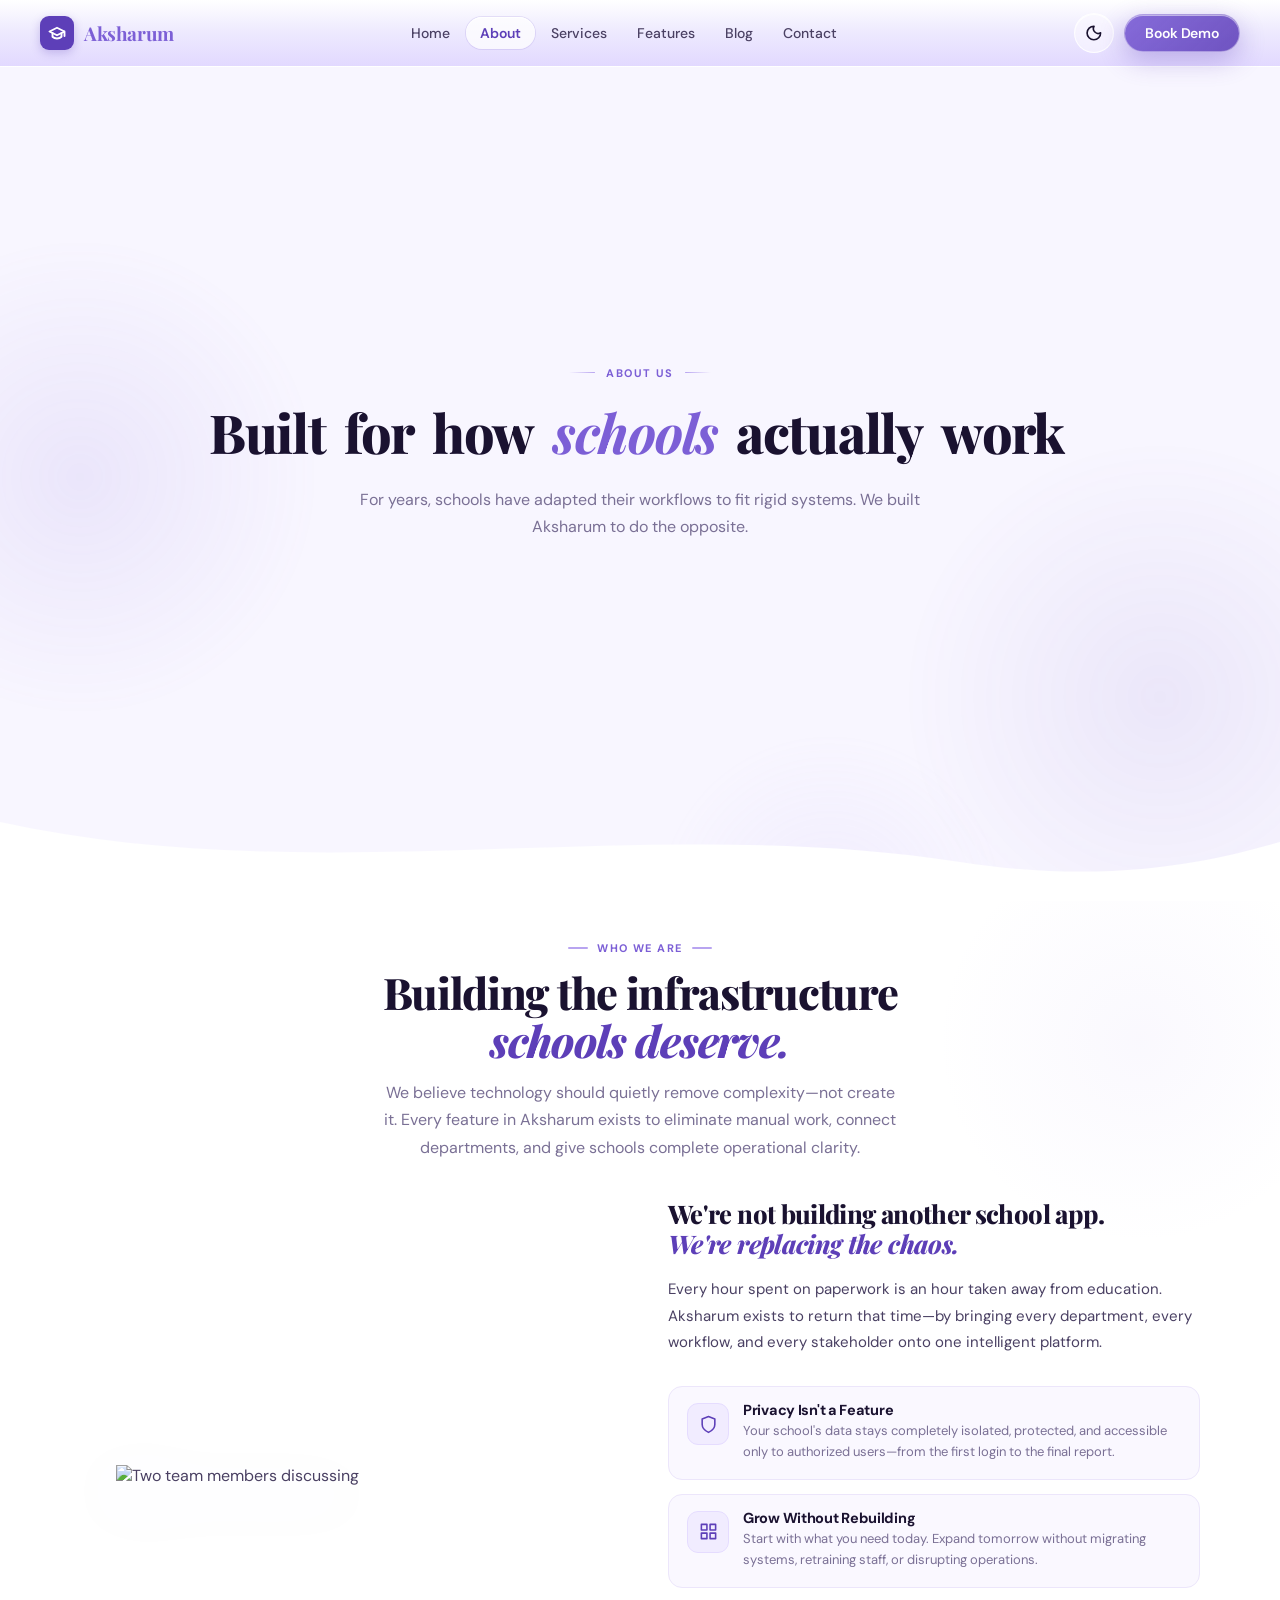
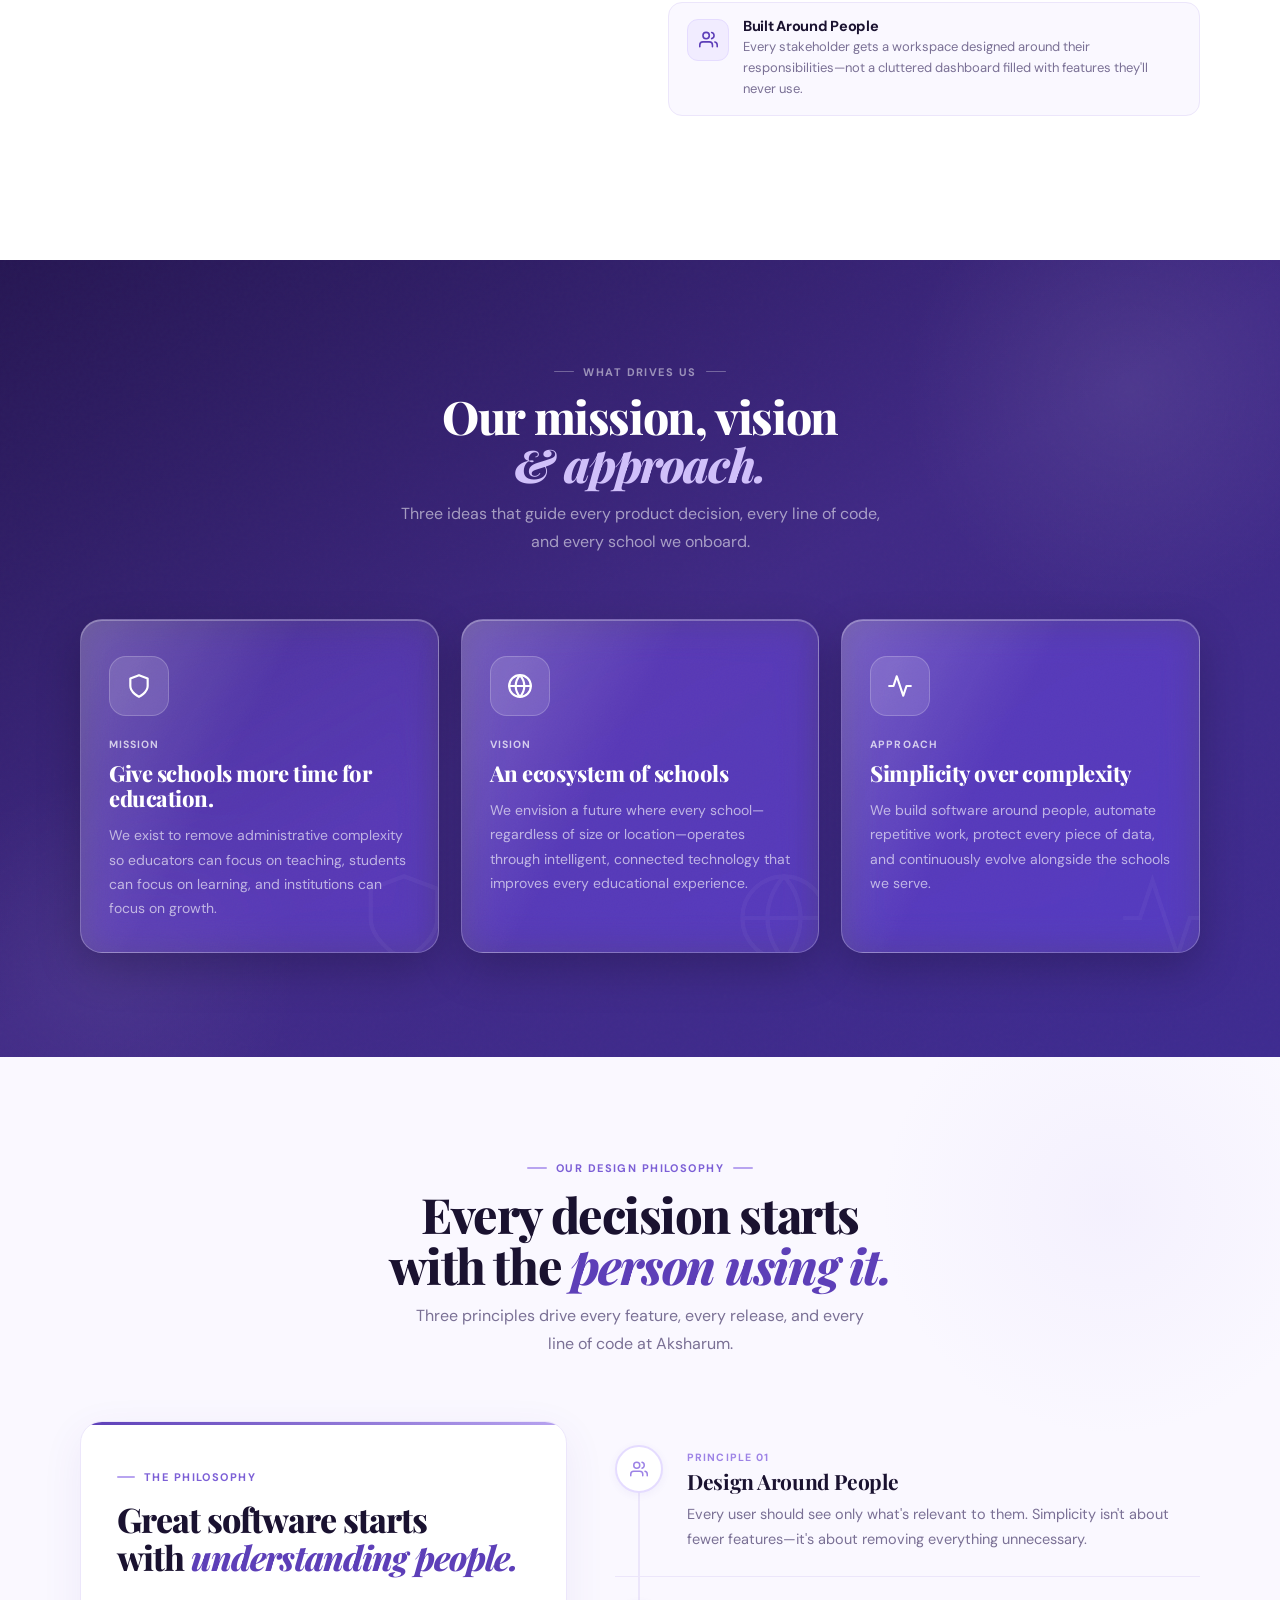
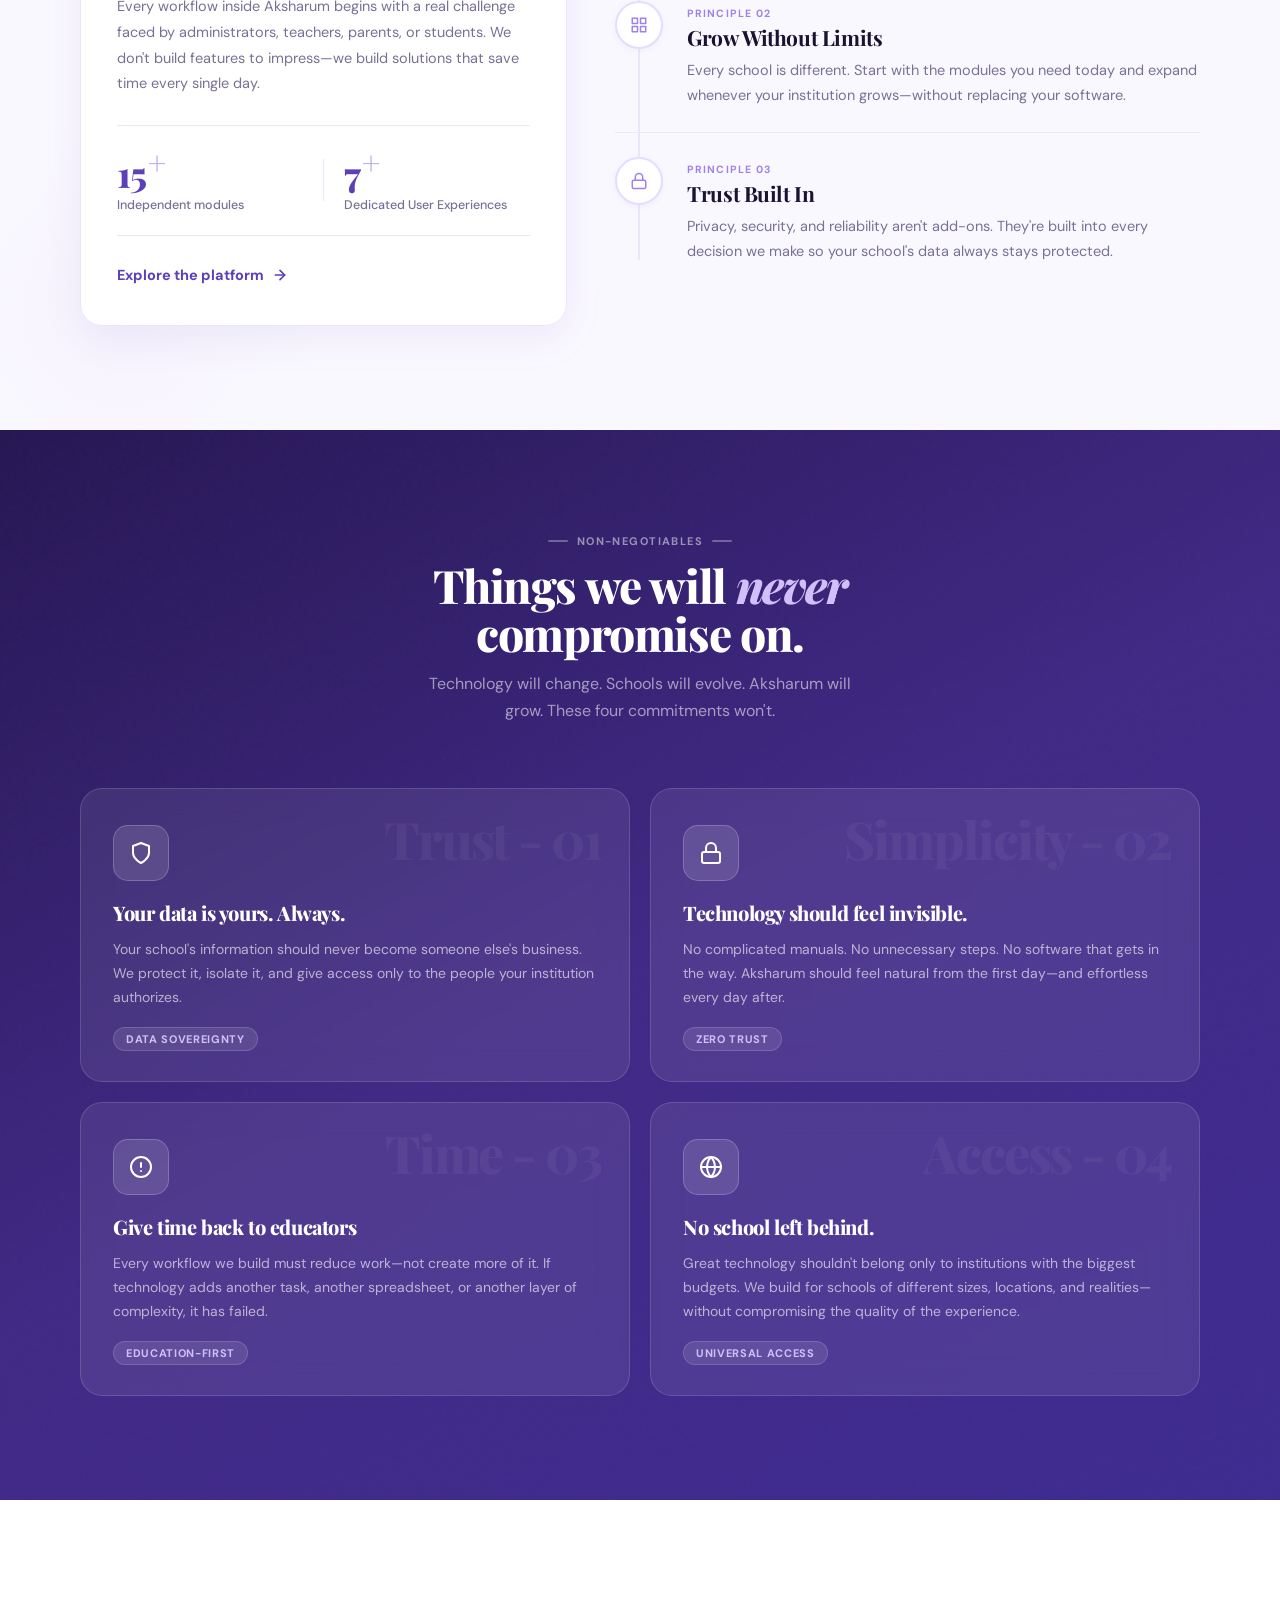
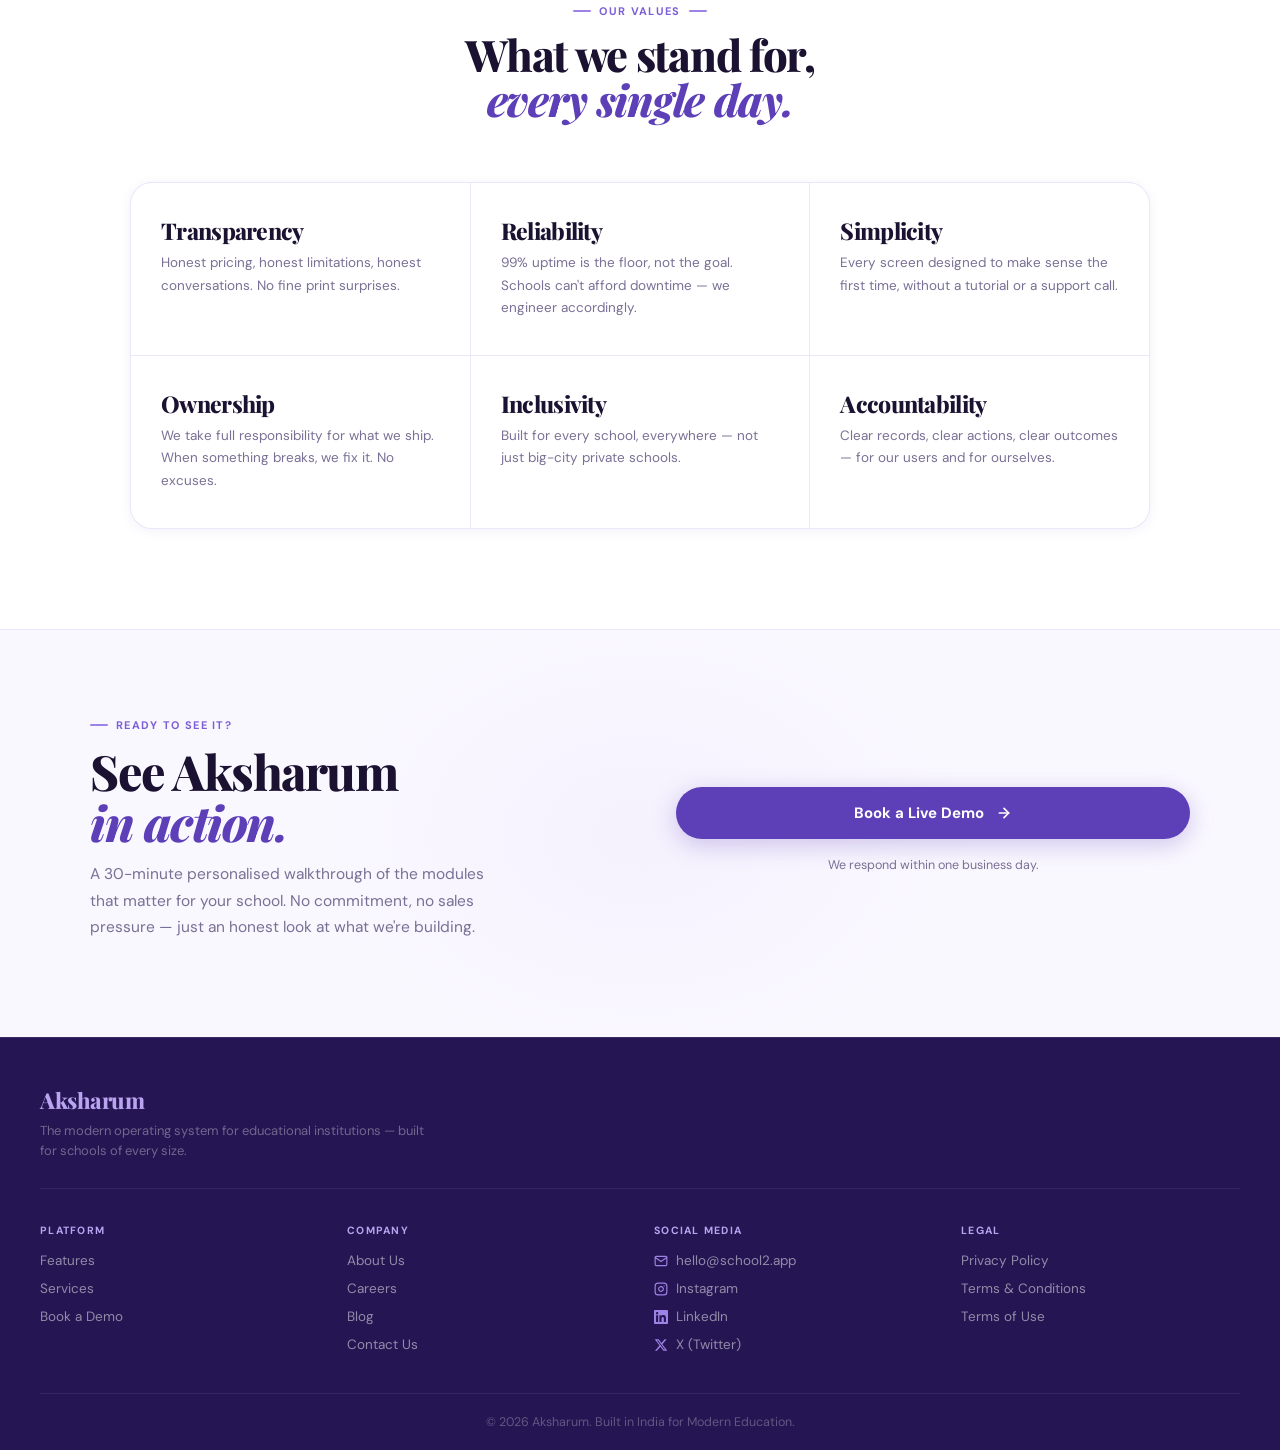
==== commit 6c1c1d75: "created a blog page" ====
--- a/about.html
+++ b/about.html
@@ -52,6 +52,7 @@
       <li><a href="about.html" class="active">About</a></li>
       <li><a href="services.html">Services</a></li>
       <li><a href="features.html">Features</a></li>
+      <li><a href="blog.html">Blog</a></li>
       <li><a href="contact.html">Contact</a></li>
     </ul>
 
@@ -116,6 +117,7 @@
       <a href="about.html" class="active">About</a>
       <a href="services.html">Services</a>
       <a href="features.html">Features</a>
+      <a href="blog.html">Blog</a>
       <a href="contact.html">Contact</a>
     </div>
 
@@ -453,9 +455,9 @@
     <div class="f-top"><div class="f-brand-name"><span>Aksharum</span></div><div class="f-tagline">The modern operating system for educational institutions — built for schools of every size.</div></div>
     <div class="fgrid">
       <div class="fcol"><h4>Platform</h4><ul><li><a href="features.html">Features</a></li><li><a href="services.html">Services</a></li><li><a href="demo.html">Book a Demo</a></li></ul></div>
-      <div class="fcol"><h4>Company</h4><ul><li><a href="about.html">About Us</a></li><li><a href="career.html">Careers</a></li><li><a href="contact.html">Contact Us</a></li></ul></div>
+      <div class="fcol"><h4>Company</h4><ul><li><a href="about.html">About Us</a></li><li><a href="career.html">Careers</a></li>      <li><a href="blog.html">Blog</a></li><li><a href="contact.html">Contact Us</a></li></ul></div>
       <div class="fcol"><h4>Social Media</h4><ul>
-        <li><a href="mailto:hello@school2.app"><svg viewBox="0 0 24 24" fill="none" stroke="currentColor" stroke-width="2" stroke-linecap="round" stroke-linejoin="round"><path d="M4 4h16c1.1 0 2 .9 2 2v12c0 1.1-.9 2-2 2H4c-1.1 0-2-.9-2-2V6c0-1.1.9-2 2-2z"/><polyline points="22,6 12,13 2,6"/></svg>hello@school2.app</a></li>
+        <li><a href="mailto:admin@aksharum.com"><svg viewBox="0 0 24 24" fill="none" stroke="currentColor" stroke-width="2" stroke-linecap="round" stroke-linejoin="round"><path d="M4 4h16c1.1 0 2 .9 2 2v12c0 1.1-.9 2-2 2H4c-1.1 0-2-.9-2-2V6c0-1.1.9-2 2-2z"/><polyline points="22,6 12,13 2,6"/></svg>hello@school2.app</a></li>
         <li><a href="#"><svg viewBox="0 0 24 24" fill="none" stroke="currentColor" stroke-width="2" stroke-linecap="round" stroke-linejoin="round"><rect x="2" y="2" width="20" height="20" rx="5"/><path d="M16 11.37A4 4 0 1112.63 8 4 4 0 0116 11.37z"/><line x1="17.5" y1="6.5" x2="17.51" y2="6.5"/></svg>Instagram</a></li>
         <li><a href="#"><svg viewBox="0 0 24 24" fill="currentColor"><path d="M20.447 20.452h-3.554v-5.569c0-1.328-.027-3.037-1.852-3.037-1.853 0-2.136 1.445-2.136 2.939v5.667H9.351V9h3.414v1.561h.046c.477-.9 1.637-1.85 3.37-1.85 3.601 0 4.267 2.37 4.267 5.455v6.286zM5.337 7.433a2.062 2.062 0 01-2.063-2.065 2.064 2.064 0 112.063 2.065zm1.782 13.019H3.555V9h3.564v11.452zM22.225 0H1.771C.792 0 0 .774 0 1.729v20.542C0 23.227.792 24 1.771 24h20.451C23.2 24 24 23.227 24 22.271V1.729C24 .774 23.2 0 22.222 0h.003z"/></svg>LinkedIn</a></li>
         <li><a href="#"><svg viewBox="0 0 24 24" fill="currentColor"><path d="M18.244 2.25h3.308l-7.227 8.26 8.502 11.24H16.17l-5.214-6.817L4.99 21.75H1.68l7.73-8.835L1.254 2.25H8.08l4.713 6.231zm-1.161 17.52h1.833L7.084 4.126H5.117z"/></svg>X (Twitter)</a></li>
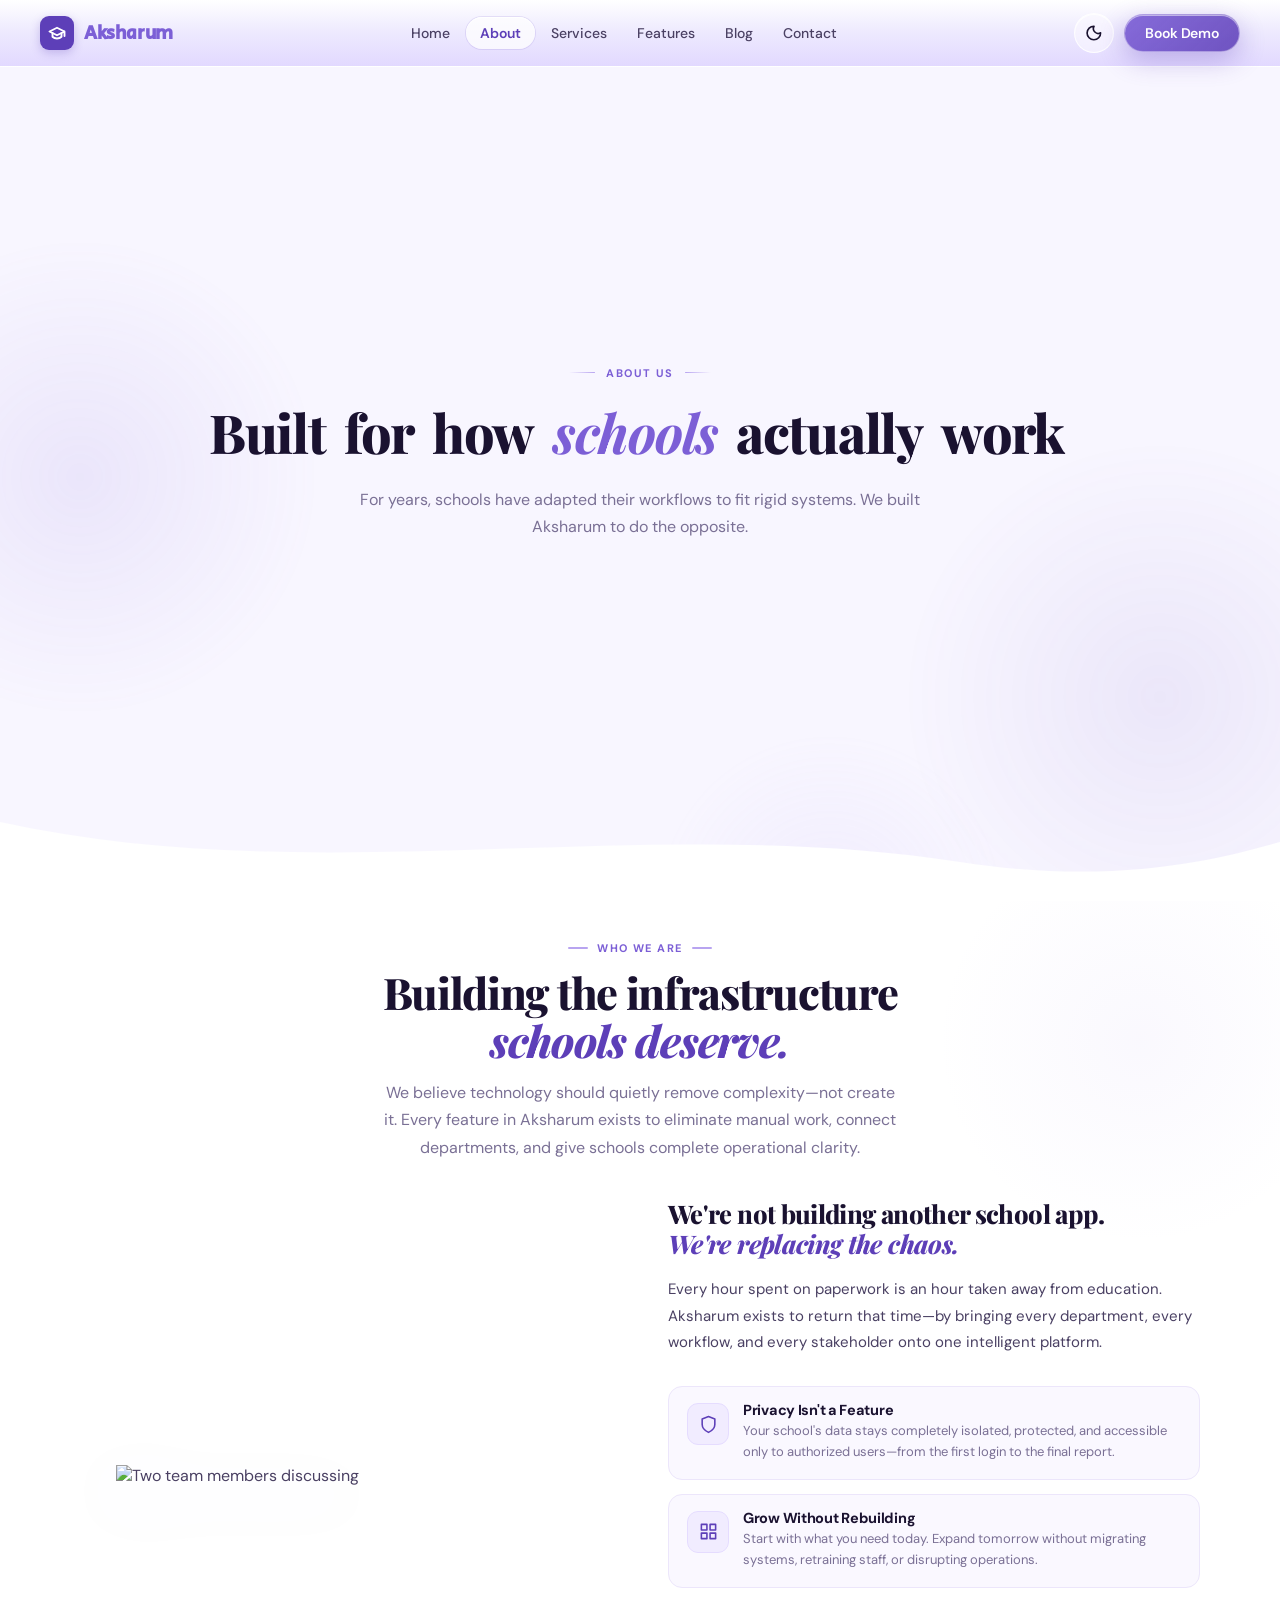
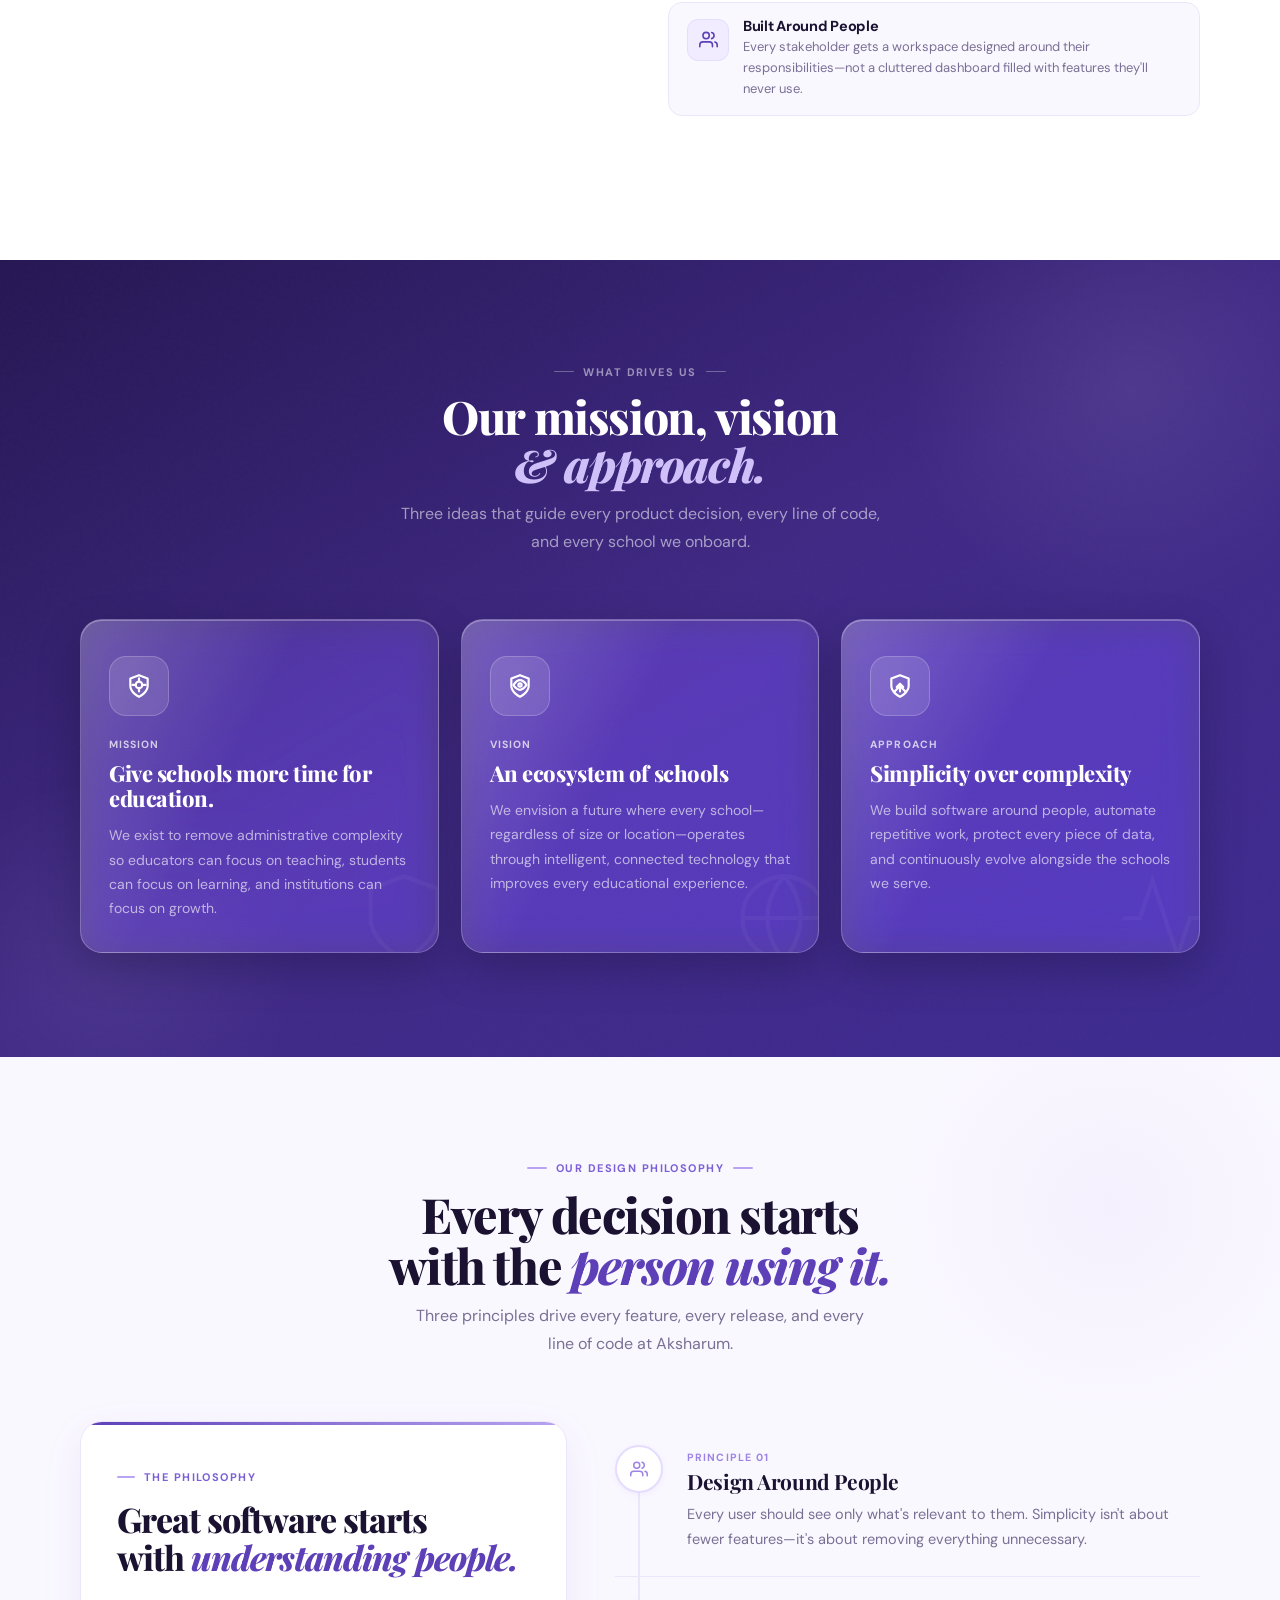
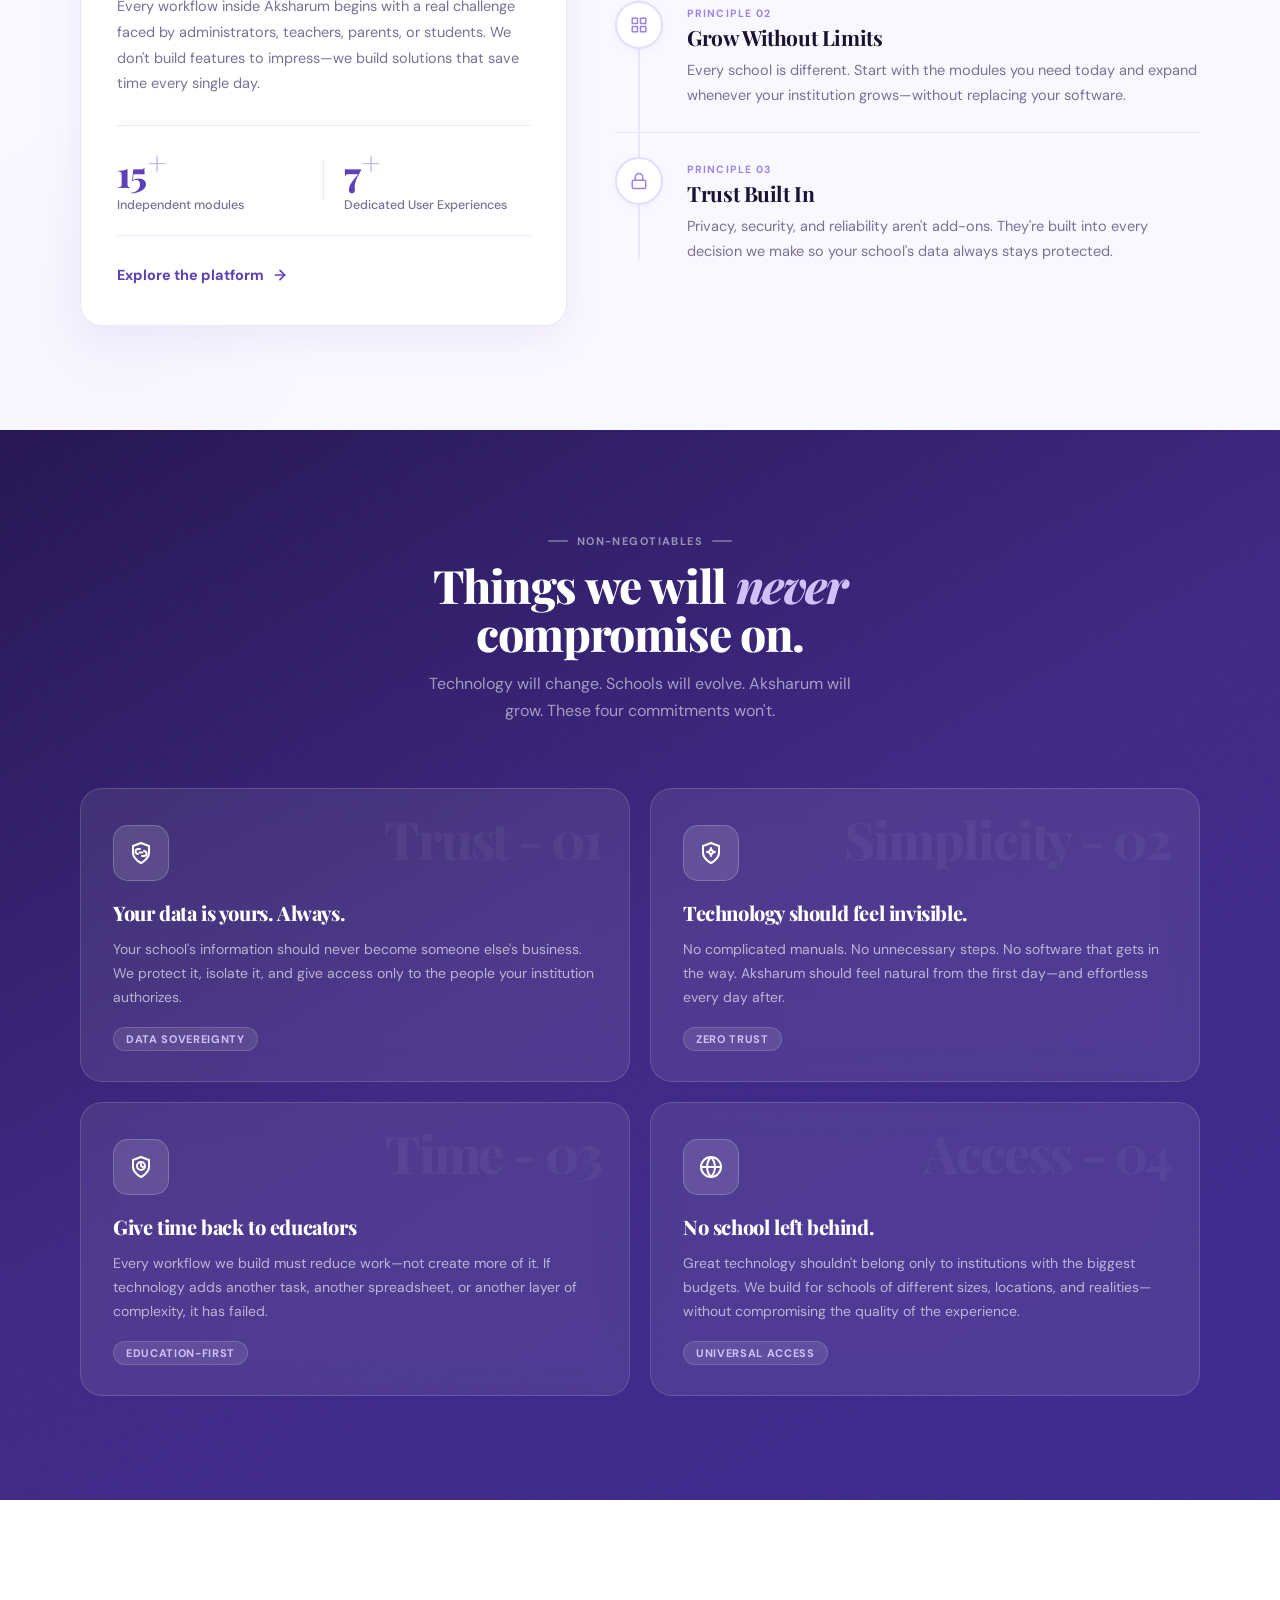
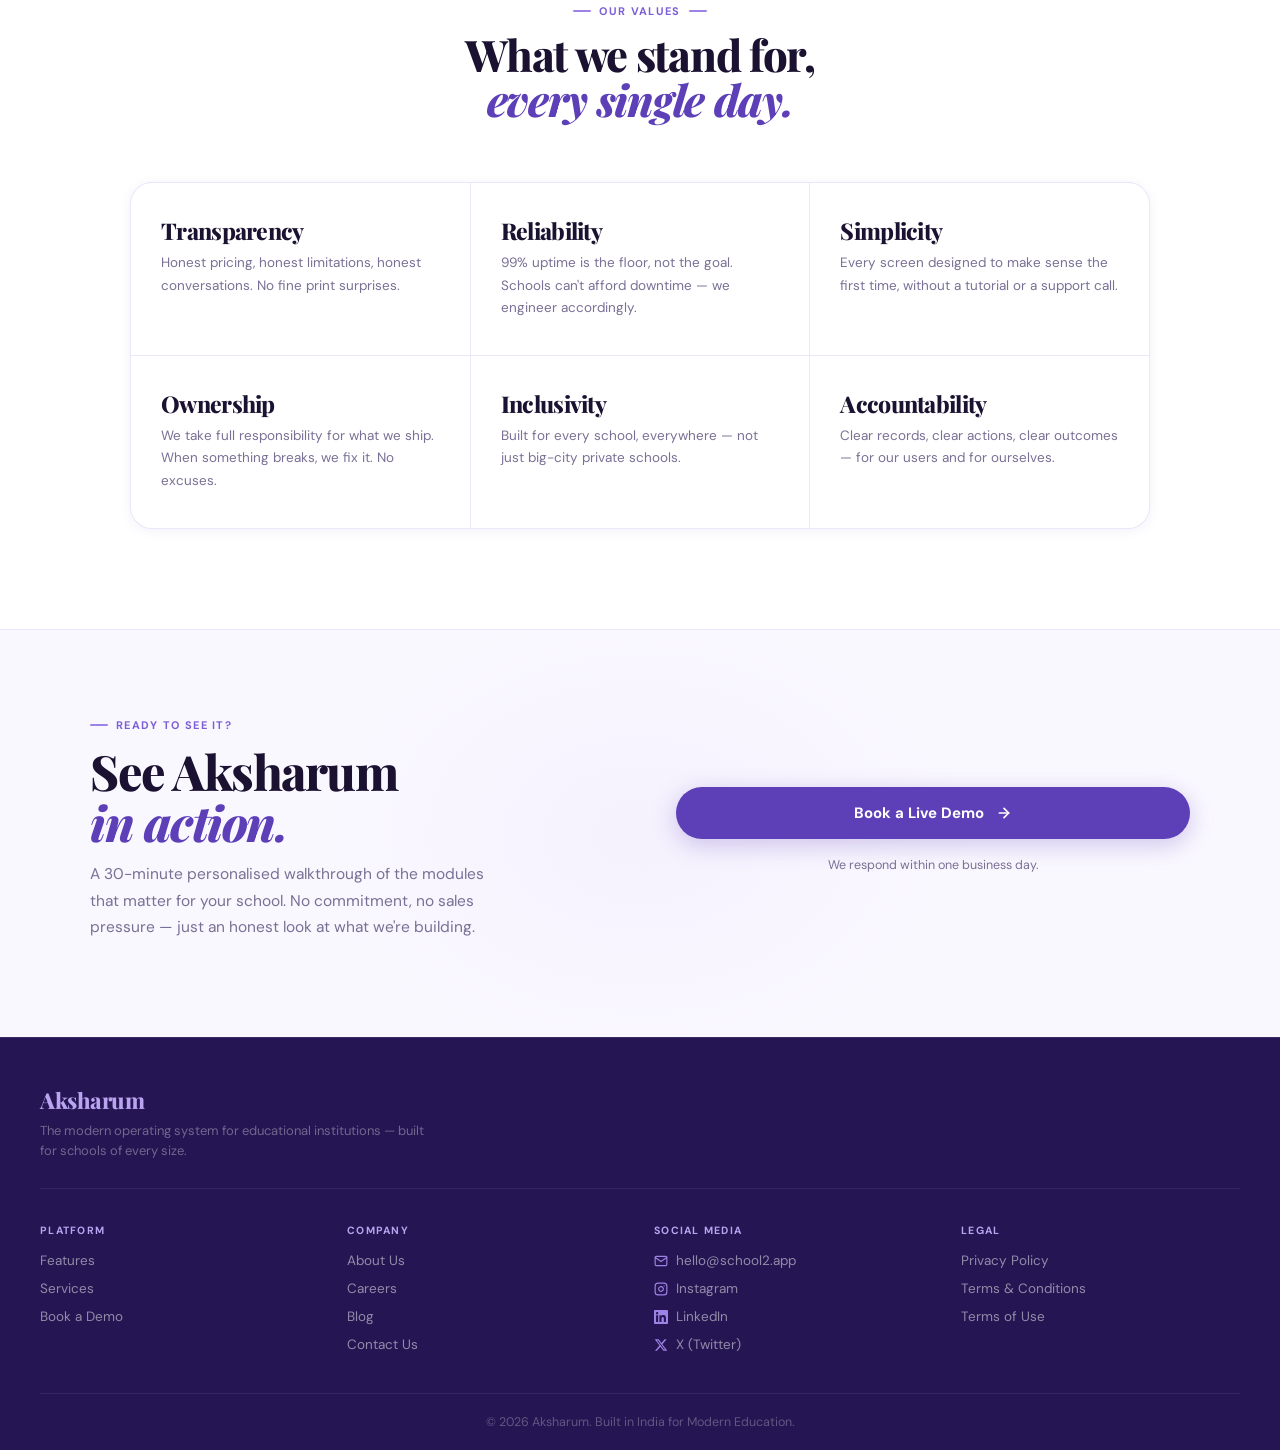
==== commit 20e37b7f: "Merge 9a47ae464801260c82154828a80ee2cde02d0840 into 1de818b5f8c40b8fd96471854cc0bcb7c3e8a247" ====
--- a/about.html
+++ b/about.html
@@ -8,6 +8,9 @@
 <link href="https://fonts.googleapis.com/css2?family=Playfair+Display:ital,wght@0,400;0,600;0,700;0,800;1,400;1,600;1,700&family=DM+Sans:ital,opsz,wght@0,9..40,300;0,9..40,400;0,9..40,500;0,9..40,600;0,9..40,700;1,9..40,400&display=swap" rel="stylesheet">
 <link rel="stylesheet" href="css/about.css">
 <link rel="stylesheet" href="css/liquid-glass.css">
+<link rel="preconnect" href="https://fonts.googleapis.com">
+<link rel="preconnect" href="https://fonts.gstatic.com" crossorigin>
+<link href="https://fonts.googleapis.com/css2?family=DynaPuff:wght@400..700&family=Secular+One&display=swap" rel="stylesheet">
 <script src="js/page-transitions.js" defer></script>
 <script src="https://cdnjs.cloudflare.com/ajax/libs/gsap/3.12.5/gsap.min.js"></script>
 <script src="https://cdnjs.cloudflare.com/ajax/libs/gsap/3.12.5/ScrollTrigger.min.js"></script>
@@ -43,7 +46,8 @@
           <path d="M6 12v5c3 3 9 3 12 0v-5"/>
         </svg>
       </div>
-      <span class="logo-accent">Aksharum</span>
+        
+      <span class="logo-accent" style="font-family: 'Secular One', system-ui !important;">Aksharum</span>
     </a>
 
     <!-- desktop links -->
@@ -242,7 +246,17 @@
       <div class="mva-card" id="mvaC0">
         <div class="mva-card-spot"></div>
         <div class="mva-watermark"><svg viewBox="0 0 24 24" fill="none" stroke="currentColor" stroke-width="1"><path d="M12 22s8-4 8-10V5l-8-3-8 3v7c0 6 8 10 8 10z"/></svg></div>
-        <div class="mva-ico"><svg viewBox="0 0 24 24" fill="none" stroke="currentColor" stroke-width="2" stroke-linecap="round" stroke-linejoin="round"><path d="M12 22s8-4 8-10V5l-8-3-8 3v7c0 6 8 10 8 10z"/></svg></div>
+        <div class="mva-ico">
+<svg viewBox="0 0 24 24" fill="none" stroke="currentColor" stroke-width="2" stroke-linecap="round" stroke-linejoin="round">
+  <!-- Outer Shield -->
+  <path d="M12 22s8-4 8-10V5l-8-3-8 3v7c0 6 8 10 8 10z"/>
+  <!-- Mission Crosshair/Target -->
+  <circle cx="12" cy="11" r="3"/>
+  <line x1="12" y1="5" x2="12" y2="7"/>
+  <line x1="12" y1="15" x2="12" y2="17"/>
+  <line x1="6" y1="11" x2="8" y2="11"/>
+  <line x1="16" y1="11" x2="18" y2="11"/>
+</svg>        </div>
         <div class="mva-tag">Mission</div>
         <h3>Give schools more time for education.</h3>
         <p>We exist to remove administrative complexity so educators can focus on teaching, students can focus on learning, and institutions can focus on growth.</p>
@@ -250,7 +264,15 @@
       <div class="mva-card" id="mvaC1">
         <div class="mva-card-spot"></div>
         <div class="mva-watermark"><svg viewBox="0 0 24 24" fill="none" stroke="currentColor" stroke-width="1"><circle cx="12" cy="12" r="10"/><line x1="2" y1="12" x2="22" y2="12"/><path d="M12 2a15.3 15.3 0 014 10 15.3 15.3 0 01-4 10 15.3 15.3 0 01-4-10 15.3 15.3 0 014-10z"/></svg></div>
-        <div class="mva-ico"><svg viewBox="0 0 24 24" fill="none" stroke="currentColor" stroke-width="2" stroke-linecap="round" stroke-linejoin="round"><circle cx="12" cy="12" r="10"/><line x1="2" y1="12" x2="22" y2="12"/><path d="M12 2a15.3 15.3 0 014 10 15.3 15.3 0 01-4 10 15.3 15.3 0 01-4-10 15.3 15.3 0 014-10z"/></svg></div>
+        <div class="mva-ico">
+<svg viewBox="0 0 24 24" fill="none" stroke="currentColor" stroke-width="2" stroke-linecap="round" stroke-linejoin="round">
+  <!-- Outer Shield -->
+  <path d="M12 22s8-4 8-10V5l-8-3-8 3v7c0 6 8 10 8 10z"/>
+  <!-- Vision Eye -->
+  <path d="M6 11c2-3 4.5-4.5 6-4.5s4.5 1.5 6 4.5c-2 3-4.5 4.5-6 4.5s-4.5-1.5-6-4.5z"/>
+  <circle cx="12" cy="11" r="1.5"/>
+</svg>
+        </div>
         <div class="mva-tag">Vision</div>
         <h3>An ecosystem of schools</h3>
         <p>We envision a future where every school—regardless of size or location—operates through intelligent, connected technology that improves every educational experience.</p>
@@ -258,7 +280,16 @@
       <div class="mva-card" id="mvaC2">
         <div class="mva-card-spot"></div>
         <div class="mva-watermark"><svg viewBox="0 0 24 24" fill="none" stroke="currentColor" stroke-width="1"><polyline points="22 12 18 12 15 21 9 3 6 12 2 12"/></svg></div>
-        <div class="mva-ico"><svg viewBox="0 0 24 24" fill="none" stroke="currentColor" stroke-width="2" stroke-linecap="round" stroke-linejoin="round"><polyline points="22 12 18 12 15 21 9 3 6 12 2 12"/></svg></div>
+        <div class="mva-ico">
+<svg viewBox="0 0 24 24" fill="none" stroke="currentColor" stroke-width="2" stroke-linecap="round" stroke-linejoin="round">
+  <!-- Outer Shield -->
+  <path d="M12 22s8-4 8-10V5l-8-3-8 3v7c0 6 8 10 8 10z"/>
+  <!-- Approach Upward Arrow/Path -->
+  <polyline points="9 13 12 10 15 13"/>
+  <polyline points="7 17 12 12 17 17"/>
+  <line x1="12" y1="10" x2="12" y2="17"/>
+</svg>
+</div>
         <div class="mva-tag">Approach</div>
         <h3>Simplicity over complexity</h3>
         <p>We build software around people, automate repetitive work, protect every piece of data, and continuously evolve alongside the schools we serve.</p>
@@ -364,8 +395,16 @@
       <div class="twco-card" id="tc0">
         <div class="twco-card-inner">
           <div class="twco-ico">
-            <svg viewBox="0 0 24 24" fill="none" stroke="currentColor" stroke-width="2" stroke-linecap="round" stroke-linejoin="round"><path d="M12 22s8-4 8-10V5l-8-3-8 3v7c0 6 8 10 8 10z"/></svg>
-          </div>
+<svg viewBox="0 0 24 24" fill="none" stroke="currentColor" stroke-width="2" stroke-linecap="round" stroke-linejoin="round">
+  <!-- Outer Shield -->
+  <path d="M12 22s8-4 8-10V5l-8-3-8 3v7c0 6 8 10 8 10z"/>
+  <!-- Trust Interlocking Motif -->
+  <path d="M9 13a2.5 2.5 0 0 1 0-5h2"/>
+  <path d="M15 10a2.5 2.5 0 0 1 0 5h-2"/>
+  <line x1="10.5" y1="11.5" x2="13.5" y2="11.5"/>
+</svg>
+
+</div>
           <div class="twco-num">Trust - 01 </div>
           <h3>Your data is yours. Always.</h3>
           <p>Your school's information should never become someone else's business. We protect it, isolate it, and give access only to the people your institution authorizes.</p>
@@ -376,7 +415,12 @@
       <div class="twco-card" id="tc1">
         <div class="twco-card-inner">
           <div class="twco-ico">
-            <svg viewBox="0 0 24 24" fill="none" stroke="currentColor" stroke-width="2" stroke-linecap="round" stroke-linejoin="round"><rect x="3" y="11" width="18" height="11" rx="2" ry="2"/><path d="M7 11V7a5 5 0 0110 0v4"/></svg>
+<svg viewBox="0 0 24 24" fill="none" stroke="currentColor" stroke-width="2" stroke-linecap="round" stroke-linejoin="round">
+  <!-- Outer Shield -->
+  <path d="M12 22s8-4 8-10V5l-8-3-8 3v7c0 6 8 10 8 10z"/>
+  <!-- Simplicity Core Star -->
+  <path d="M12 7c0 2 2 4 4 4-2 0-4 2-4 4 0-2-2-4-4-4 2 0 4-2 4-4z"/>
+</svg>
           </div>
           <div class="twco-num">Simplicity - 02 </div>
           <h3>Technology should feel invisible.</h3>
@@ -388,7 +432,13 @@
       <div class="twco-card" id="tc2">
         <div class="twco-card-inner">
           <div class="twco-ico">
-            <svg viewBox="0 0 24 24" fill="none" stroke="currentColor" stroke-width="2" stroke-linecap="round" stroke-linejoin="round"><circle cx="12" cy="12" r="10"/><line x1="12" y1="8" x2="12" y2="12"/><line x1="12" y1="16" x2="12.01" y2="16"/></svg>
+<svg viewBox="0 0 24 24" fill="none" stroke="currentColor" stroke-width="2" stroke-linecap="round" stroke-linejoin="round">
+  <!-- Outer Shield -->
+  <path d="M12 22s8-4 8-10V5l-8-3-8 3v7c0 6 8 10 8 10z"/>
+  <!-- Time Clock Mechanism -->
+  <circle cx="12" cy="11" r="4"/>
+  <polyline points="12 9 12 11 14 12"/>
+</svg>
           </div>
           <div class="twco-num">Time - 03</div>
           <h3>Give time back to educators</h3>
